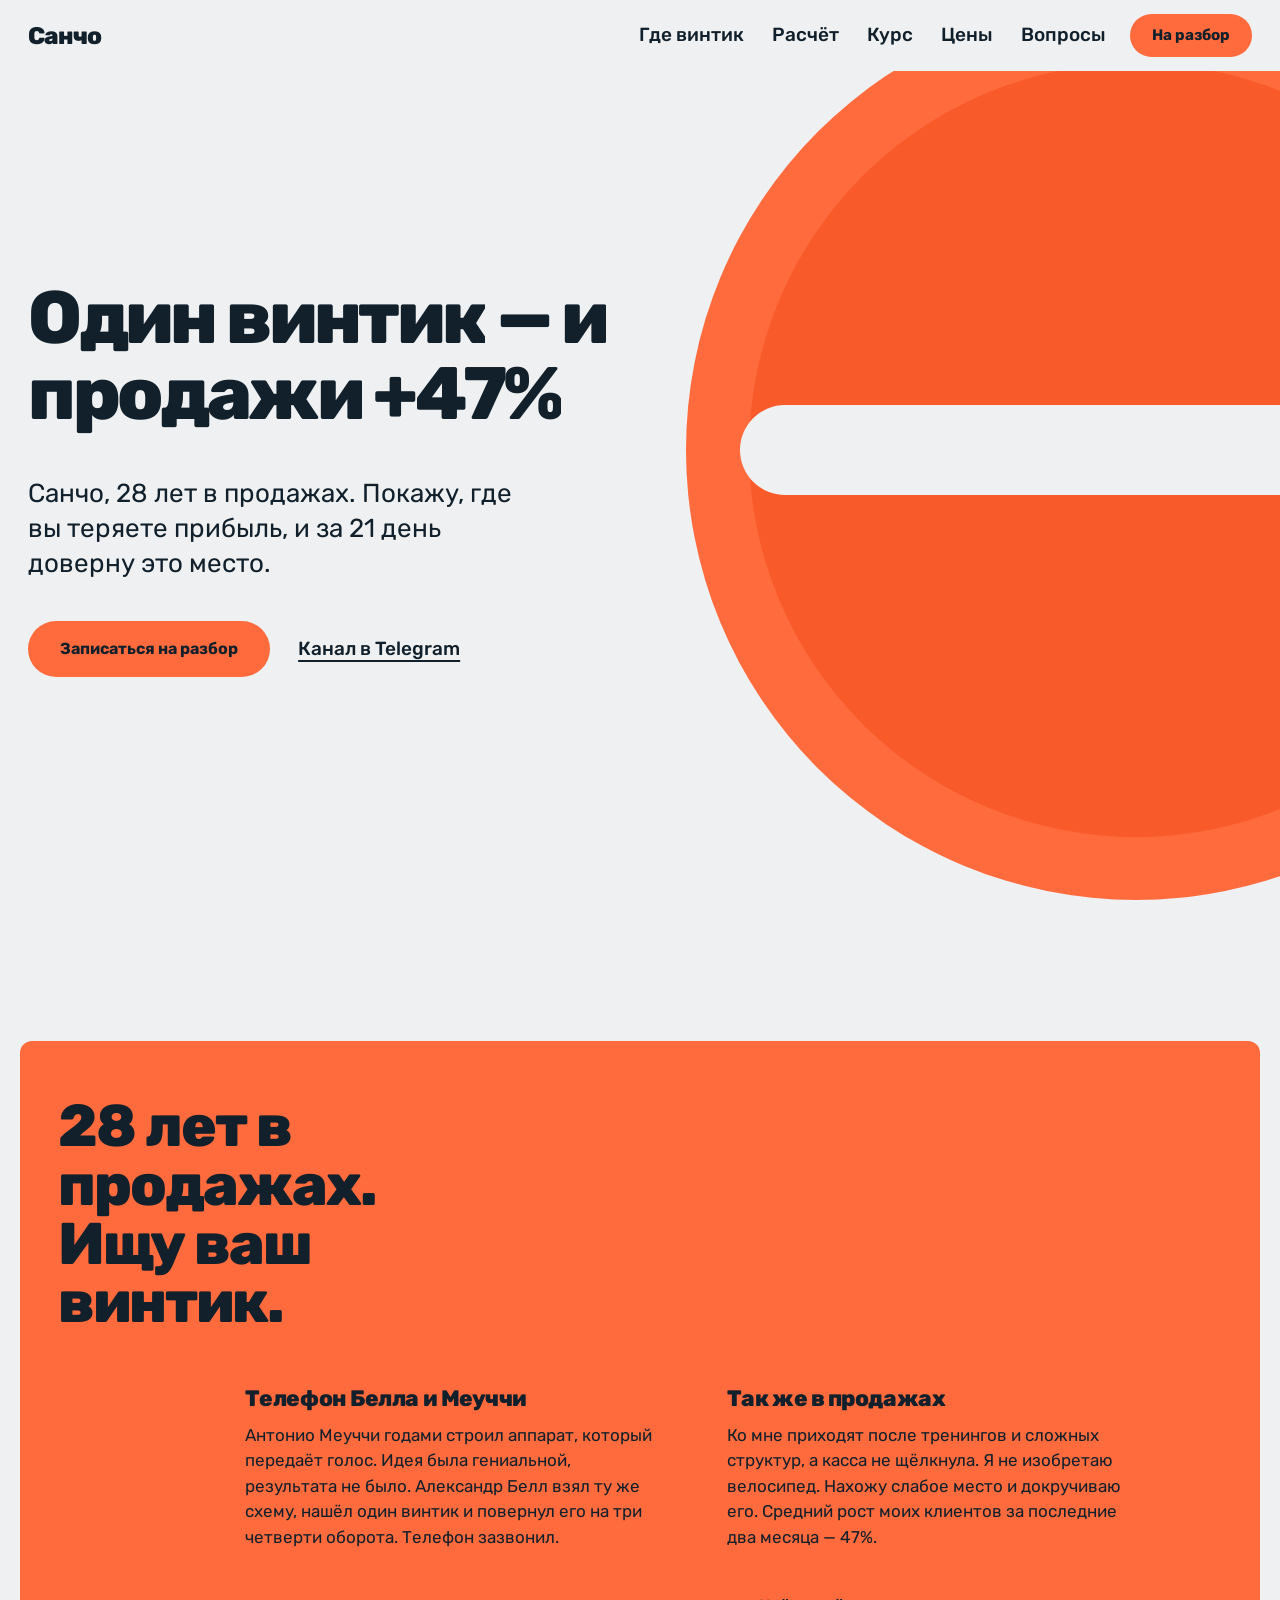
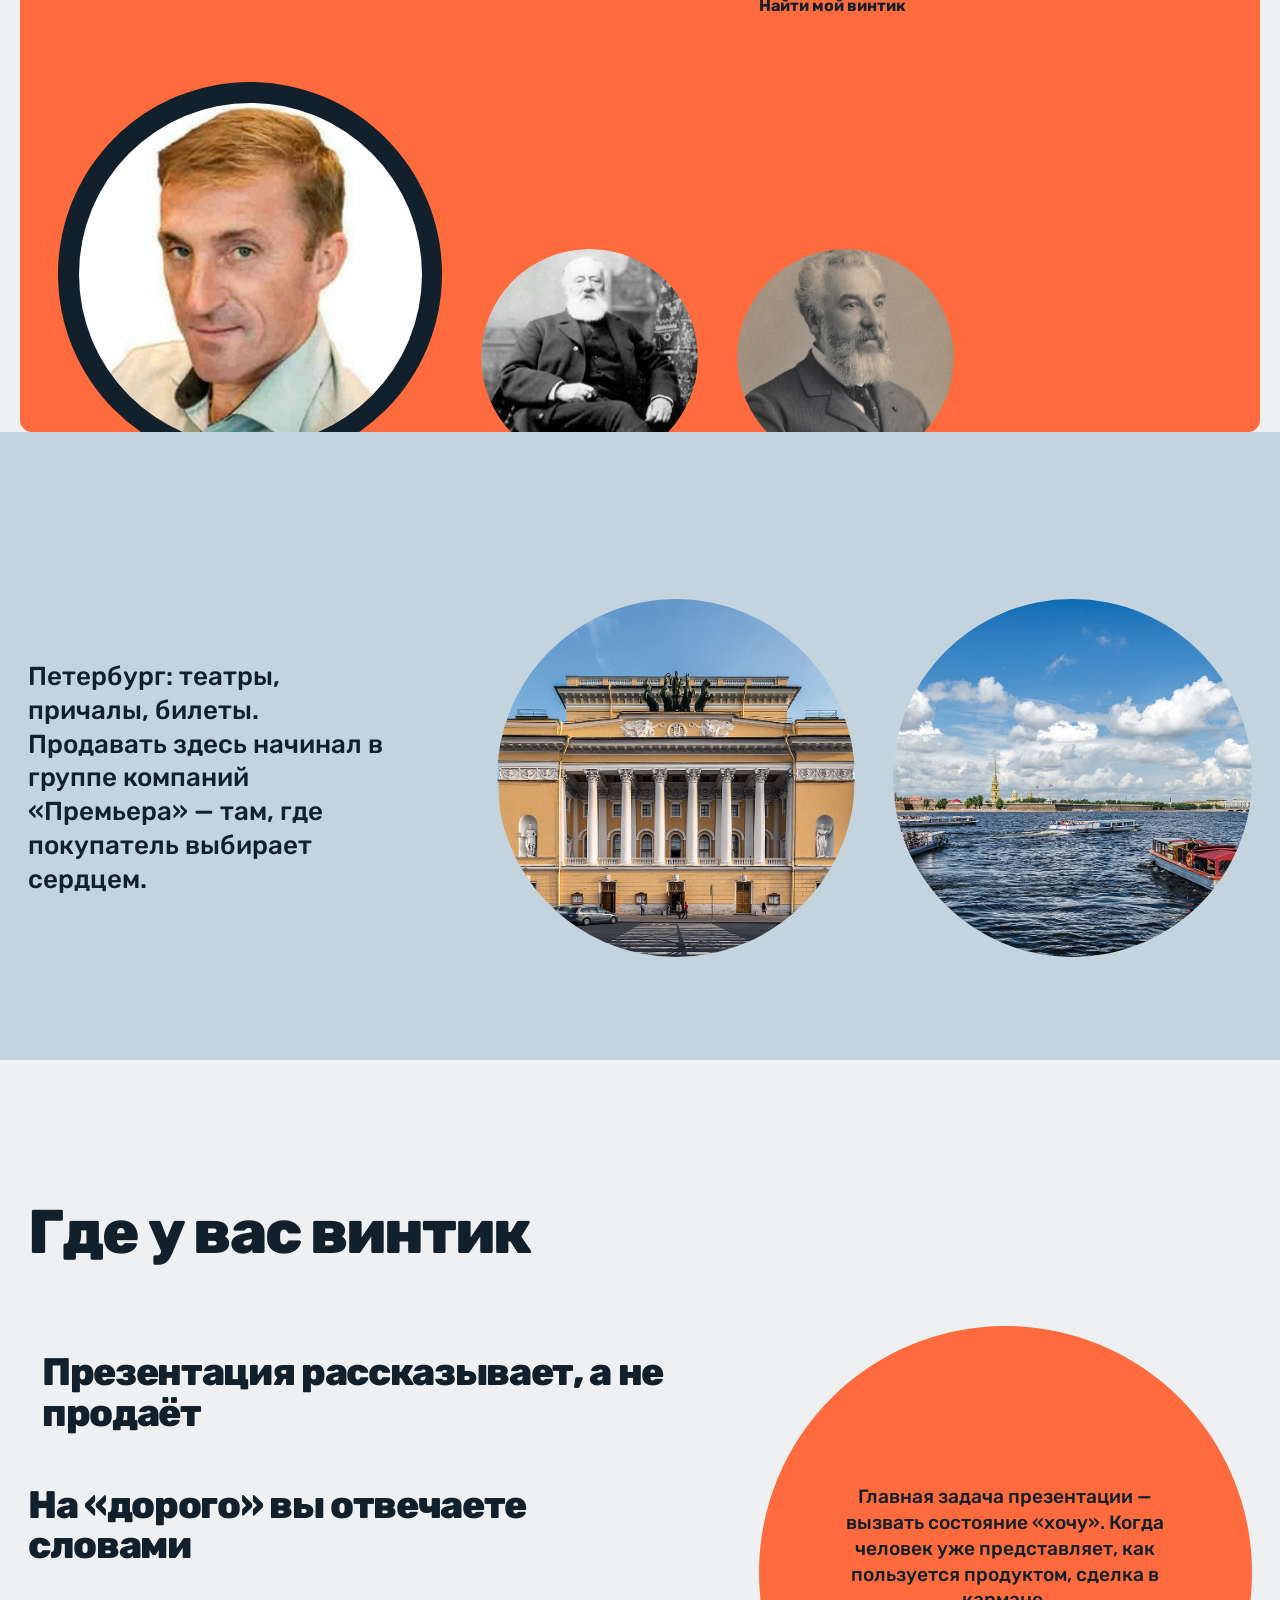
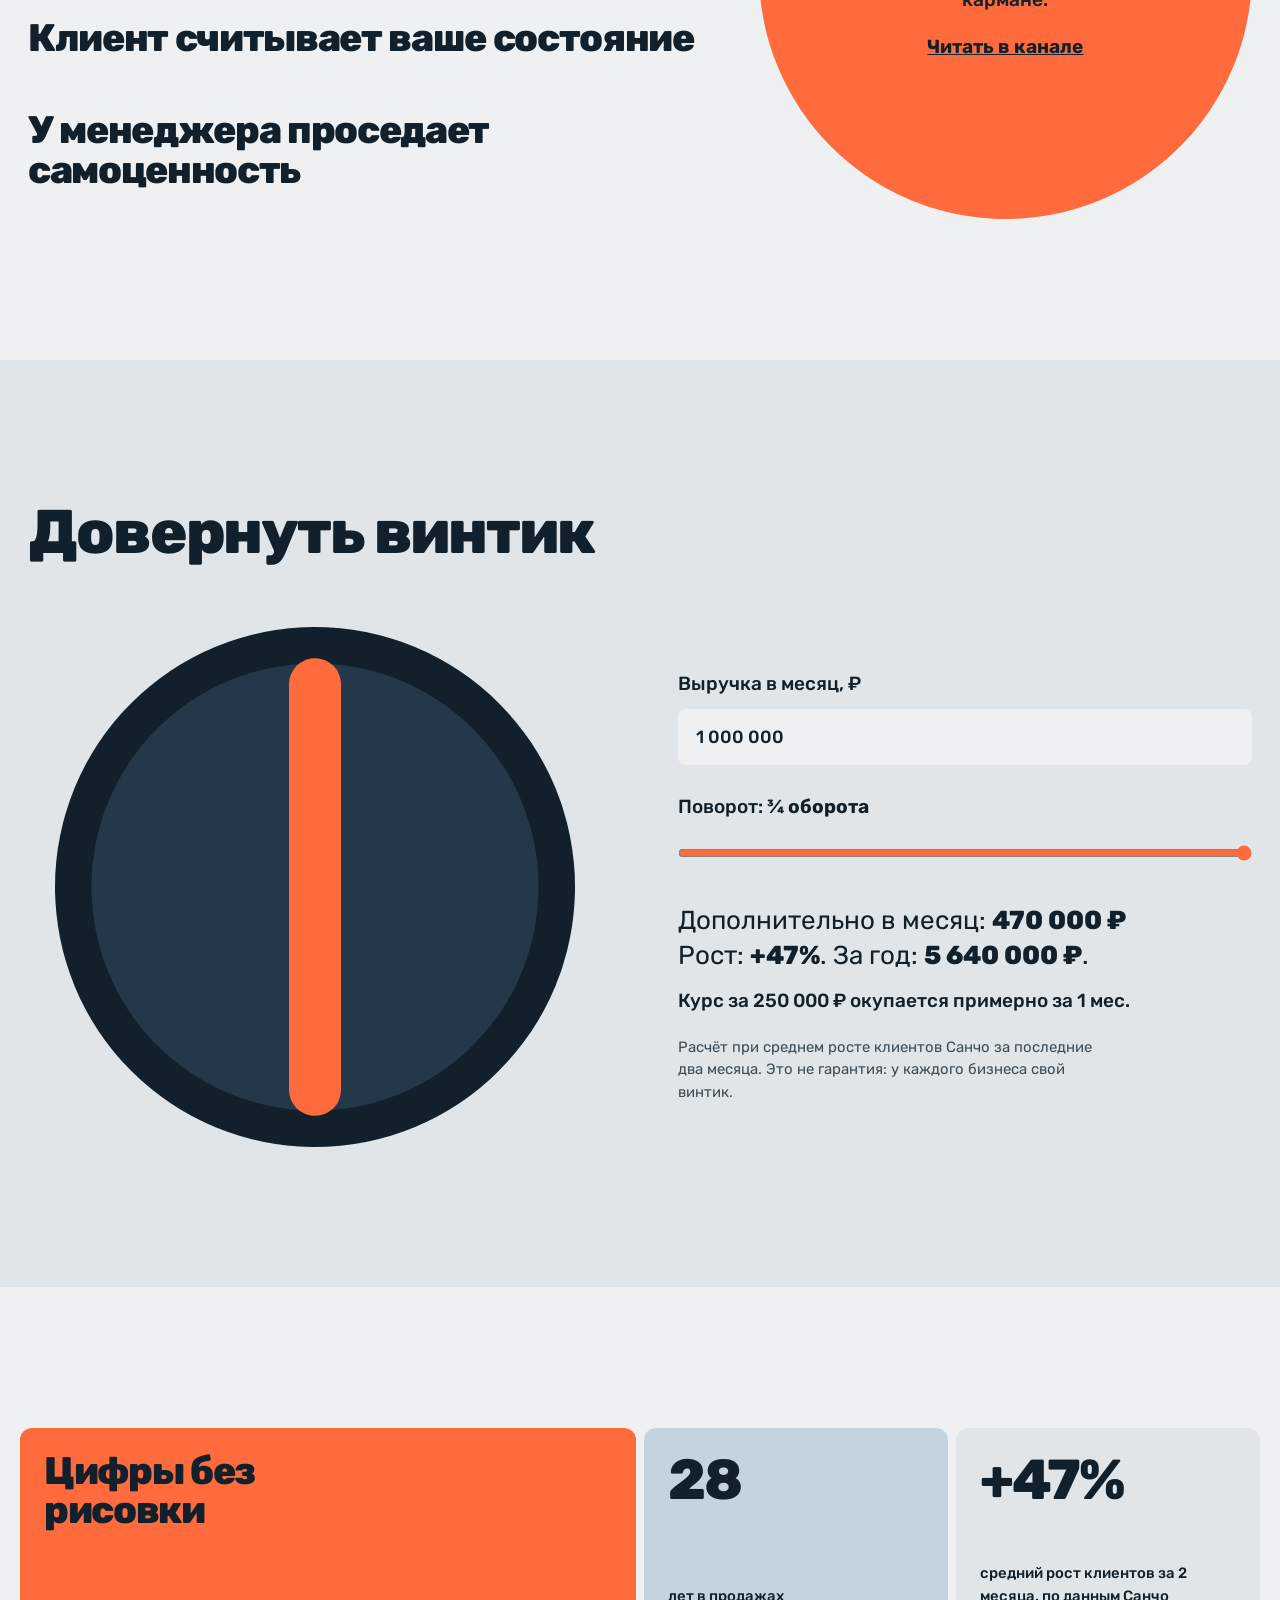
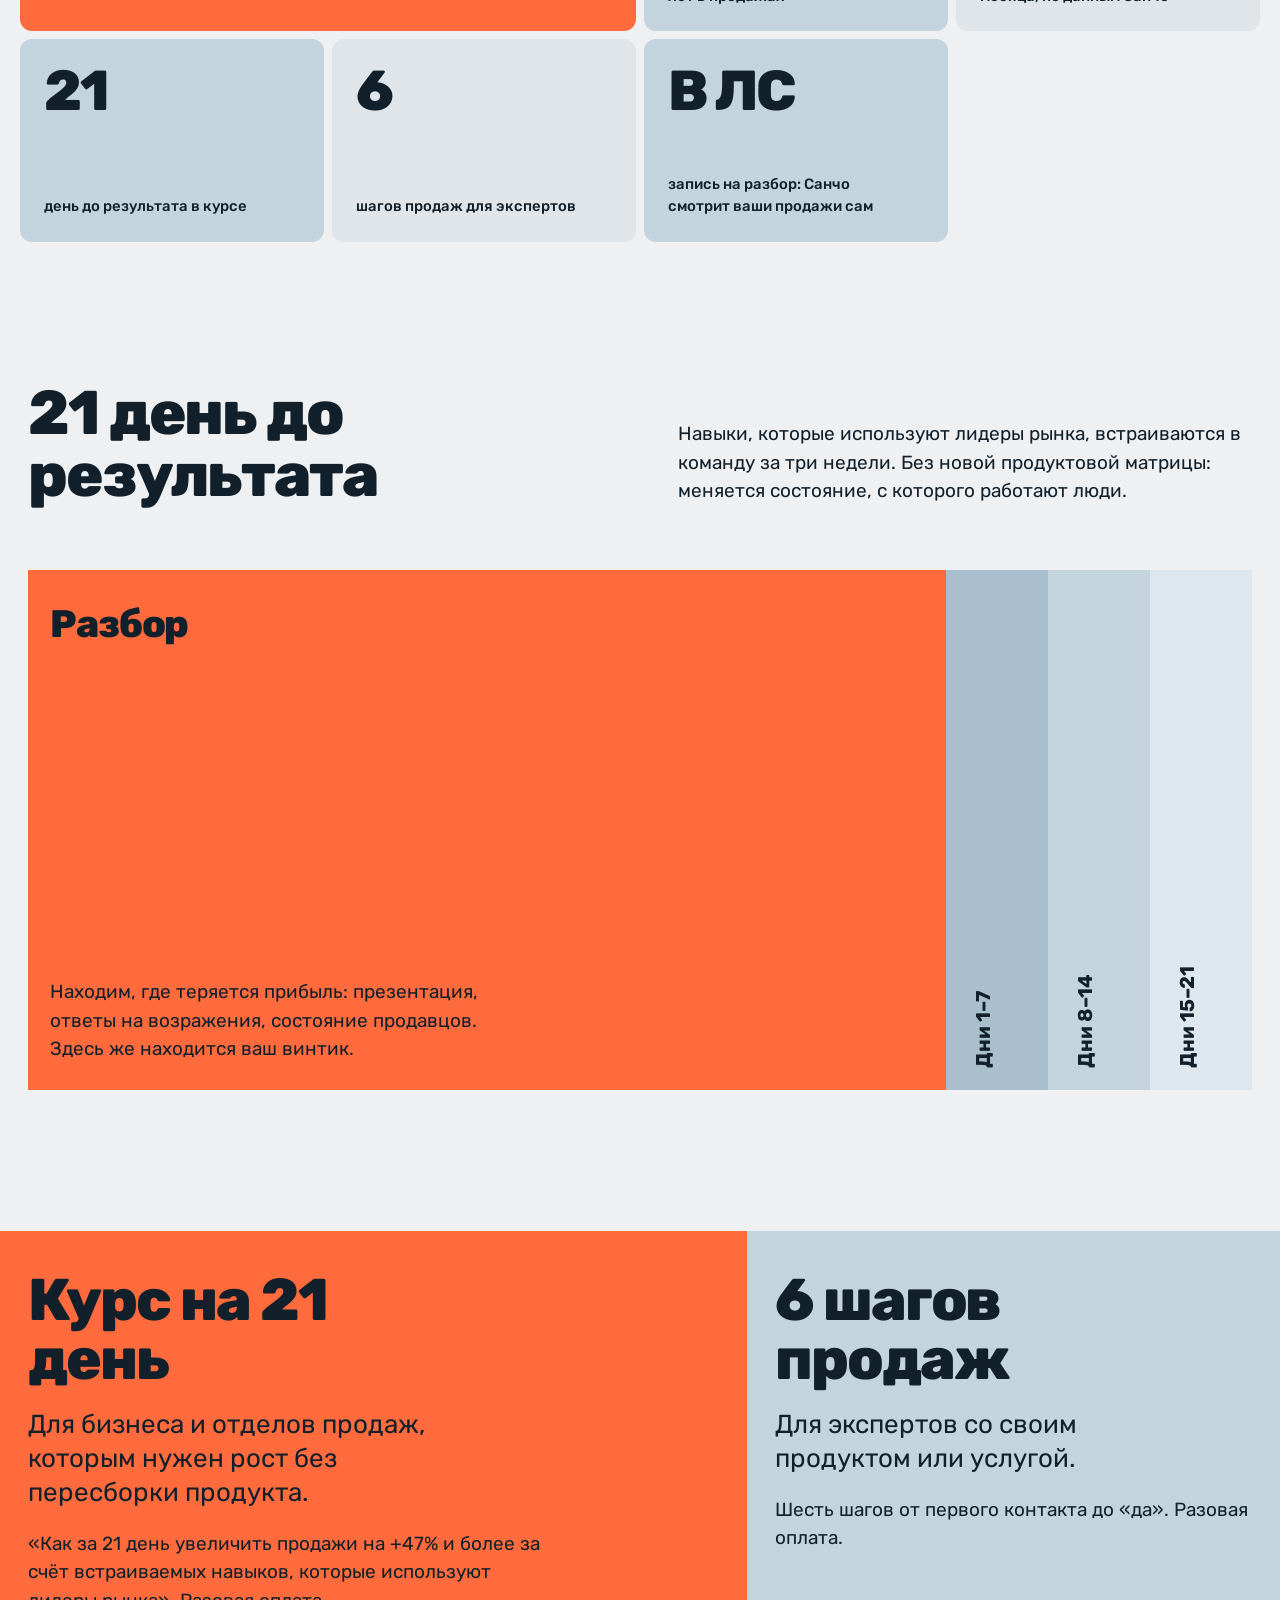
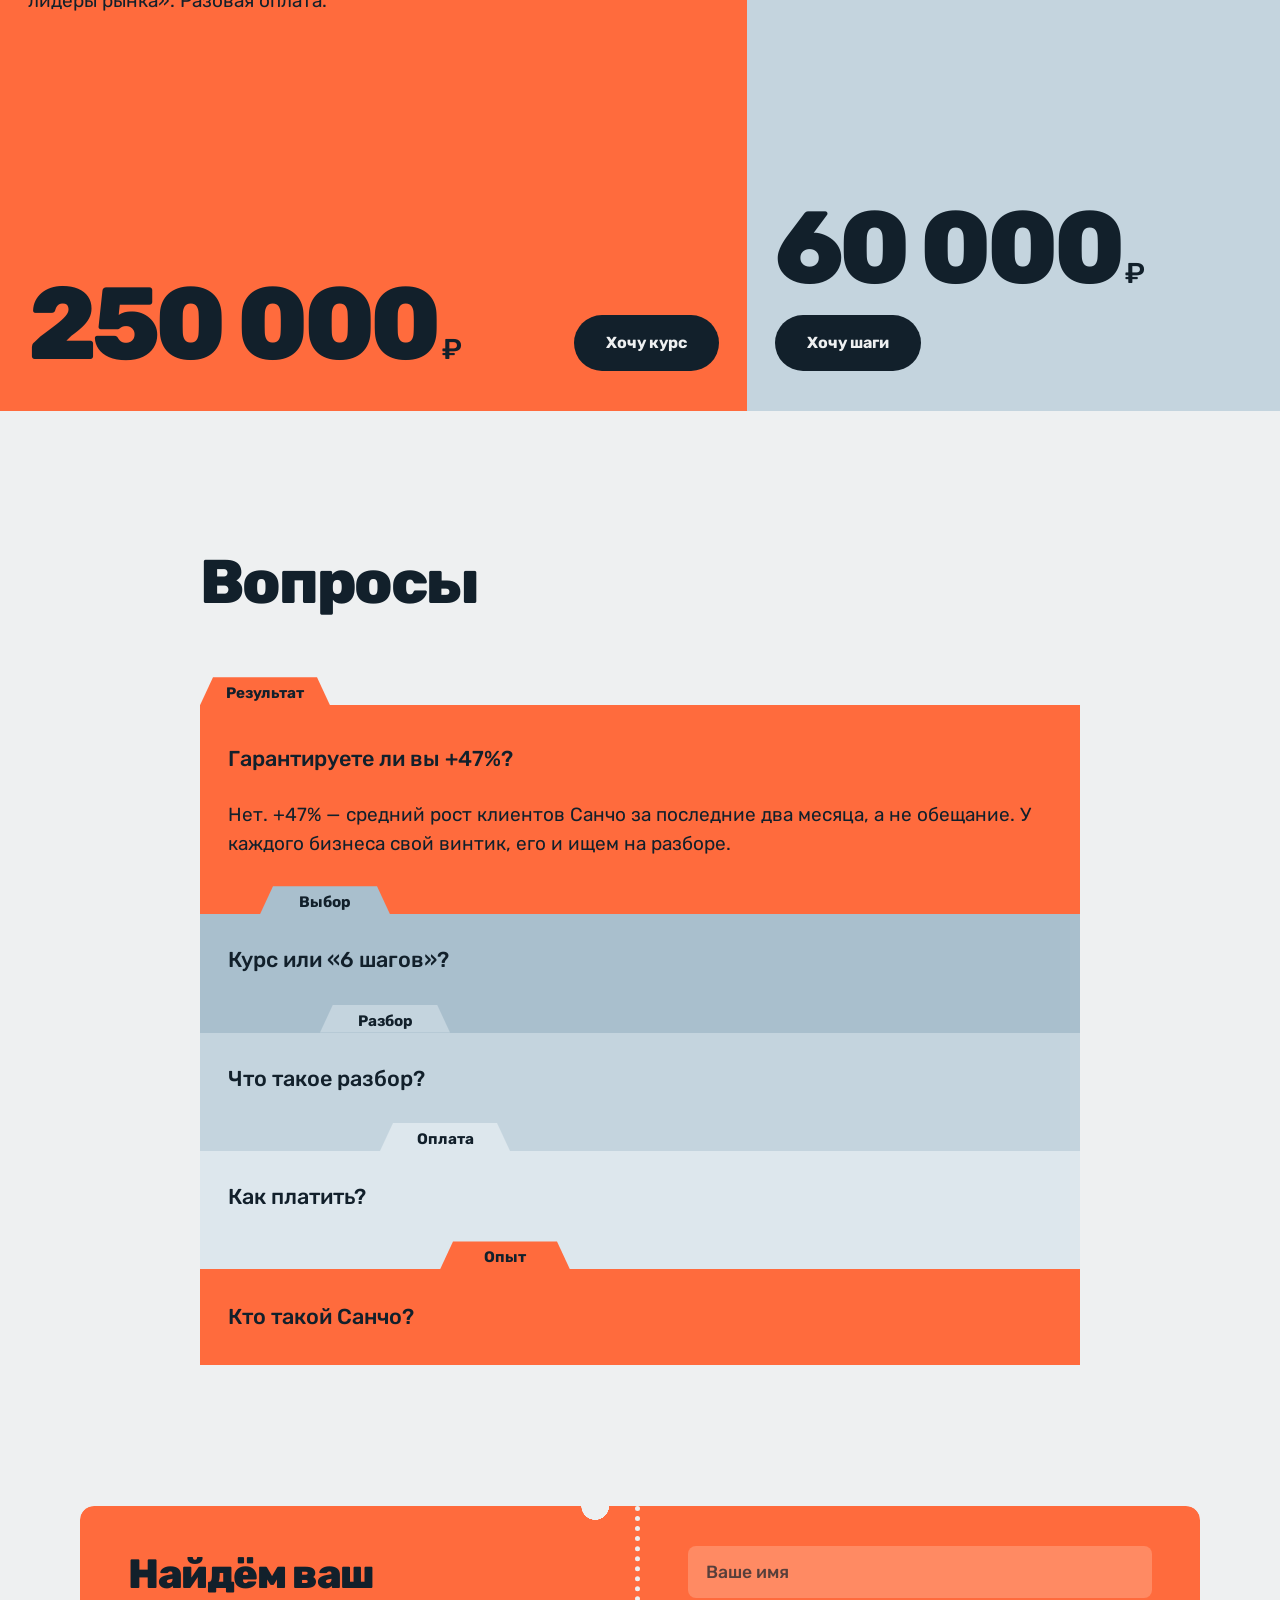
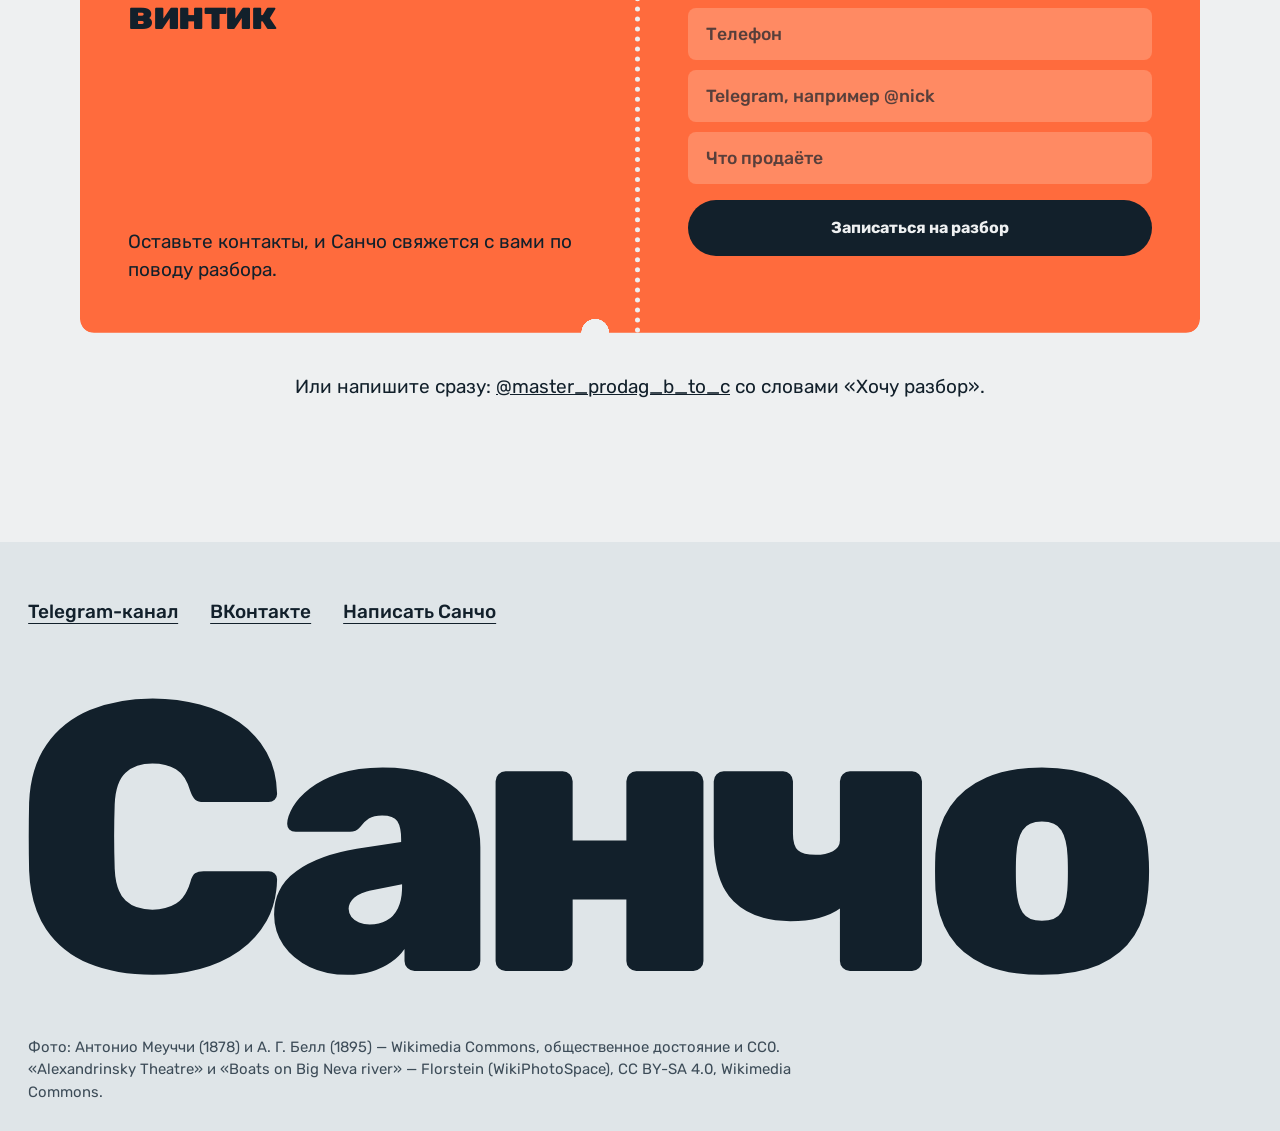
==== index.html @ 8330ee3a "init: landing for Sancho" ====
<!doctype html>
<html lang="ru">
<head>
<meta charset="utf-8">
<meta name="viewport" content="width=device-width, initial-scale=1">
<title>Санчо — найду винтик в ваших продажах</title>
<meta name="description" content="Санчо, 28 лет в продажах. Находит одно слабое место в продажах и докручивает его за 21 день. Онлайн-курс и «6 шагов продаж» для экспертов.">
<link rel="preconnect" href="https://fonts.googleapis.com">
<link rel="preconnect" href="https://fonts.gstatic.com" crossorigin>
<link href="https://fonts.googleapis.com/css2?family=Rubik:wght@400;500;700;800&display=swap" rel="stylesheet">
<link rel="stylesheet" href="styles.css">
<script>document.documentElement.classList.add('js')</script>
</head>
<body>

<header class="bar" id="header">
  <a class="wordmark" href="#top">Санчо</a>
  <nav class="nav" id="nav">
    <a href="#vintiki">Где винтик</a>
    <a href="#calc">Расчёт</a>
    <a href="#kurs">Курс</a>
    <a href="#price">Цены</a>
    <a href="#faq">Вопросы</a>
  </nav>
  <a class="btn btn--sm" href="#contact">На разбор</a>
  <button class="burger" id="burger" aria-label="Меню" aria-expanded="false"><span></span><span></span></button>
</header>

<main id="top">

<section class="hero" id="hero">
  <div class="hero__text">
    <h1 class="split">Один винтик — и продажи +47%</h1>
    <p class="hero__lead rise">Санчо, 28 лет в продажах. Покажу, где вы теряете прибыль, и за 21 день доверну это место.</p>
    <div class="hero__act rise">
      <a class="btn" href="#contact">Записаться на разбор</a>
      <a class="link" href="https://t.me/Sancho_cell_78" target="_blank" rel="noopener">Канал в Telegram</a>
    </div>
  </div>
  <svg class="screw screw--hero" id="heroScrew" viewBox="0 0 100 100" aria-hidden="true">
    <circle cx="50" cy="50" r="50" fill="var(--accent)"/>
    <circle cx="50" cy="50" r="43" fill="var(--accent-2)"/>
    <rect x="6" y="45" width="88" height="10" rx="5" fill="var(--bg)"/>
  </svg>
</section>

<section class="about" id="about">
  <div class="about__panel">
    <h2 class="reveal">28 лет в продажах. Ищу ваш винтик.</h2>
    <div class="about__cols">
      <div class="reveal">
        <h3>Телефон Белла и Меуччи</h3>
        <p>Антонио Меуччи годами строил аппарат, который передаёт голос. Идея была гениальной, результата не было. Александр Белл взял ту же схему, нашёл один винтик и повернул его на три четверти оборота. Телефон зазвонил.</p>
      </div>
      <div class="reveal">
        <h3>Так же в продажах</h3>
        <p>Ко мне приходят после тренингов и сложных структур, а касса не щёлкнула. Я не изобретаю велосипед. Нахожу слабое место и докручиваю его. Средний рост моих клиентов за последние два месяца — 47%.</p>
        <a class="btn" href="#contact">Найти мой винтик</a>
      </div>
    </div>
    <div class="about__pics">
      <figure class="disc disc--big reveal"><img src="img/avatar.jpg" width="320" height="320" alt="Санчо, консультант по продажам" loading="lazy"><figcaption>Санчо</figcaption></figure>
      <figure class="disc reveal"><img src="img/meucci.jpg" width="960" height="1158" alt="Антонио Меуччи, портрет 1878 года" loading="lazy"><figcaption>Меуччи</figcaption></figure>
      <figure class="disc reveal"><img src="img/bell.jpg" width="960" height="1422" alt="Александр Грэм Белл, портрет 1895 года" loading="lazy"><figcaption>Белл</figcaption></figure>
    </div>
  </div>
</section>

<section class="band">
  <div class="band__in">
    <p class="reveal">Петербург: театры, причалы, билеты. Продавать здесь начинал в группе компаний «Премьера» — там, где покупатель выбирает сердцем.</p>
    <figure class="disc reveal"><img src="img/theatre.jpg" width="1280" height="849" alt="Александринский театр в Санкт-Петербурге" loading="lazy"></figure>
    <figure class="disc reveal"><img src="img/neva.jpg" width="1280" height="848" alt="Катера на Большой Неве" loading="lazy"></figure>
  </div>
</section>

<section class="vint" id="vintiki">
  <h2 class="reveal">Где у вас винтик</h2>
  <div class="vint__grid">
    <ul class="rows" id="rows">
      <li><button class="row is-on" type="button" aria-expanded="true"><span class="row__t">Презентация рассказывает, а не продаёт</span><span class="row__x">Главная задача презентации — вызвать состояние «хочу». Когда человек уже представляет, как пользуется продуктом, сделка в кармане.</span></button></li>
      <li><button class="row" type="button" aria-expanded="false"><span class="row__t">На «дорого» вы отвечаете словами</span><span class="row__x">Словами мы передаём малую часть информации. Остальное — взгляд, пауза, интонация. Услышали возражение — не спорьте, покажите, что аргумент слабый.</span></button></li>
      <li><button class="row" type="button" aria-expanded="false"><span class="row__t">Клиент считывает ваше состояние</span><span class="row__x">Клиент чувствует вас раньше, чем вы сказали «алло». Усталый продавец пахнет проблемами. Проблема не в воронке, а в вибрации.</span></button></li>
      <li><button class="row" type="button" aria-expanded="false"><span class="row__t">У менеджера проседает самоценность</span><span class="row__x">Чем ниже самоценность менеджера, тем больше возражений. Это не врождённая харизма, а встраиваемый навык. Нужно 21 день.</span></button></li>
    </ul>
    <div class="preview" aria-live="polite">
      <svg viewBox="0 0 100 100" aria-hidden="true" class="screw screw--prev"><circle cx="50" cy="50" r="50" fill="var(--accent)"/><rect x="6" y="46" width="88" height="8" rx="4" fill="var(--bg)" opacity=".0"/></svg>
      <p class="preview__t" id="prevText">Главная задача презентации — вызвать состояние «хочу». Когда человек уже представляет, как пользуется продуктом, сделка в кармане.</p>
      <a class="preview__a" href="https://t.me/Sancho_cell_78" target="_blank" rel="noopener">Читать в канале</a>
    </div>
  </div>
</section>

<section class="calc" id="calc">
  <h2 class="reveal">Довернуть винтик</h2>
  <div class="calc__grid">
    <div class="calc__dial reveal">
      <svg class="screw screw--calc" id="calcScrew" viewBox="0 0 100 100" aria-hidden="true">
        <circle cx="50" cy="50" r="50" fill="var(--ink)"/>
        <circle cx="50" cy="50" r="43" fill="#24384a"/>
        <rect x="6" y="45" width="88" height="10" rx="5" fill="var(--accent)"/>
      </svg>
    </div>
    <div class="calc__ctl reveal">
      <label for="rev">Выручка в месяц, ₽</label>
      <input id="rev" class="field" type="text" inputmode="numeric" value="1 000 000">
      <label for="turn">Поворот: <b id="turnOut">¾ оборота</b></label>
      <input id="turn" type="range" min="0" max="270" step="1" value="270">
      <p class="calc__res">Дополнительно в месяц: <strong id="extra">470 000 ₽</strong><br>Рост: <strong id="pct">+47%</strong>. За год: <strong id="year">5 640 000 ₽</strong>.</p>
      <p class="calc__pay" id="pay"></p>
      <p class="note">Расчёт при среднем росте клиентов Санчо за последние два месяца. Это не гарантия: у каждого бизнеса свой винтик.</p>
    </div>
  </div>
</section>

<section class="proof" id="proof">
  <div class="proof__board">
    <div class="tile tile--head reveal"><h2>Цифры без рисовки</h2></div>
    <div class="tile reveal"><b><span data-n="28">28</span></b><span>лет в продажах</span></div>
    <div class="tile reveal"><b>+<span data-n="47">47</span>%</b><span>средний рост клиентов за 2 месяца, по данным Санчо</span></div>
    <div class="tile reveal"><b><span data-n="21">21</span></b><span>день до результата в курсе</span></div>
    <div class="tile reveal"><b><span data-n="6">6</span></b><span>шагов продаж для экспертов</span></div>
    <div class="tile reveal"><b>В ЛС</b><span>запись на разбор: Санчо смотрит ваши продажи сам</span></div>
  </div>
</section>

<section class="how" id="kurs">
  <div class="how__intro">
    <h2 class="reveal">21 день до результата</h2>
    <p class="reveal">Навыки, которые используют лидеры рынка, встраиваются в команду за три недели. Без новой продуктовой матрицы: меняется состояние, с которого работают люди.</p>
  </div>
  <div class="acc" id="acc">
    <button class="stage is-open" type="button" style="--c:#ff6b3d" aria-expanded="true"><span class="stage__n">Разбор</span><span class="stage__b">Находим, где теряется прибыль: презентация, ответы на возражения, состояние продавцов. Здесь же находится ваш винтик.</span></button>
    <button class="stage" type="button" style="--c:#a9bfcd" aria-expanded="false"><span class="stage__n">Дни 1–7</span><span class="stage__b">Состояние и самоценность: внутренний стержень, из которого клиент читает уверенность без лишних аргументов.</span></button>
    <button class="stage" type="button" style="--c:#c4d4de" aria-expanded="false"><span class="stage__n">Дни 8–14</span><span class="stage__b">Презентация, которая вызывает «хочу», и невербальная работа с «дорого» и «подумаю».</span></button>
    <button class="stage" type="button" style="--c:#dde7ed" aria-expanded="false"><span class="stage__n">Дни 15–21</span><span class="stage__b">Закрепляем навык и считаем результат: сколько прибавили продажи после поворота винтика.</span></button>
  </div>
</section>

<section class="price" id="price">
  <div class="plan plan--main">
    <h2>Курс на 21 день</h2>
    <p class="plan__who">Для бизнеса и отделов продаж, которым нужен рост без пересборки продукта.</p>
    <p class="plan__inc">«Как за 21 день увеличить продажи на +47% и более за счёт встраиваемых навыков, которые используют лидеры рынка». Разовая оплата.</p>
    <div class="plan__foot"><div class="plan__price">250 000<small>₽</small></div><a class="btn btn--ink" href="#contact" data-plan="Курс 21 день — 250 000 ₽">Хочу курс</a></div>
  </div>
  <div class="plan plan--alt">
    <h2>6 шагов продаж</h2>
    <p class="plan__who">Для экспертов со своим продуктом или услугой.</p>
    <p class="plan__inc">Шесть шагов от первого контакта до «да». Разовая оплата.</p>
    <div class="plan__foot"><div class="plan__price">60 000<small>₽</small></div><a class="btn btn--ink" href="#contact" data-plan="6 шагов продаж — 60 000 ₽">Хочу шаги</a></div>
  </div>
</section>

<section class="faq" id="faq">
  <h2 class="reveal">Вопросы</h2>
  <div class="cards" id="cards">
    <article class="card is-open" style="--c:#ff6b3d;--i:0"><button type="button" class="card__h" aria-expanded="true"><span class="tab">Результат</span><span class="card__q">Гарантируете ли вы +47%?</span></button><p class="card__a">Нет. +47% — средний рост клиентов Санчо за последние два месяца, а не обещание. У каждого бизнеса свой винтик, его и ищем на разборе.</p></article>
    <article class="card" style="--c:#a9bfcd;--i:1"><button type="button" class="card__h" aria-expanded="false"><span class="tab">Выбор</span><span class="card__q">Курс или «6 шагов»?</span></button><p class="card__a">Курс — для бизнеса и команды продавцов. «6 шагов» — для экспертов, которые продают свой продукт или услугу сами.</p></article>
    <article class="card" style="--c:#c4d4de;--i:2"><button type="button" class="card__h" aria-expanded="false"><span class="tab">Разбор</span><span class="card__q">Что такое разбор?</span></button><p class="card__a">Первый разговор: Санчо смотрит ваши продажи и показывает, за счёт чего вы теряете прибыль. Оставьте заявку, условия назовём при связи.</p></article>
    <article class="card" style="--c:#dde7ed;--i:3"><button type="button" class="card__h" aria-expanded="false"><span class="tab">Оплата</span><span class="card__q">Как платить?</span></button><p class="card__a">Оплата разовая, без подписки и абонентской платы. Порядок оплаты согласуем после разбора.</p></article>
    <article class="card" style="--c:#ff6b3d;--i:4"><button type="button" class="card__h" aria-expanded="false"><span class="tab">Опыт</span><span class="card__q">Кто такой Санчо?</span></button><p class="card__a">Занимается продажами 28 лет, начинал в театральных кассах Петербурга. Пишет про продажи в Telegram-канале «Санчо может».</p></article>
  </div>
</section>

<section class="contact" id="contact">
  <div class="coupon">
    <div class="coupon__l">
      <h2>Найдём ваш винтик</h2>
      <p>Оставьте контакты, и Санчо свяжется с вами по поводу разбора.</p>
    </div>
    <form class="coupon__r" id="leadForm" novalidate>
      <input type="text" name="_gotcha" style="display:none" tabindex="-1" autocomplete="off">
      <input type="hidden" name="plan" id="planField" value="">
      <label class="sr" for="f-name">Имя</label>
      <input class="field" id="f-name" name="name" placeholder="Ваше имя" autocomplete="name" required>
      <label class="sr" for="f-phone">Телефон</label>
      <input class="field" id="f-phone" name="phone" type="tel" placeholder="Телефон" autocomplete="tel">
      <label class="sr" for="f-contact">Telegram</label>
      <input class="field" id="f-contact" name="contact" placeholder="Telegram, например @nick">
      <label class="sr" for="f-product">Что продаёте</label>
      <input class="field" id="f-product" name="product" placeholder="Что продаёте">
      <button class="submit" type="submit">Записаться на разбор</button>
      <p class="form__ok" id="formMsg" role="status"></p>
    </form>
  </div>
  <p class="contact__alt">Или напишите сразу: <a href="https://t.me/master_prodag_b_to_c" target="_blank" rel="noopener">@master_prodag_b_to_c</a> со словами «Хочу разбор».</p>
</section>

</main>

<footer class="foot">
  <div class="foot__links">
    <a href="https://t.me/Sancho_cell_78" target="_blank" rel="noopener">Telegram-канал</a>
    <a href="https://vk.ru/prodazhi_sancho" target="_blank" rel="noopener">ВКонтакте</a>
    <a href="https://t.me/master_prodag_b_to_c" target="_blank" rel="noopener">Написать Санчо</a>
  </div>
  <div class="foot__big" aria-hidden="true">Санчо</div>
  <p class="foot__credit">Фото: Антонио Меуччи (1878) и А. Г. Белл (1895) — Wikimedia Commons, общественное достояние и CC0. «Alexandrinsky Theatre» и «Boats on Big Neva river» — Florstein (WikiPhotoSpace), CC BY-SA 4.0, Wikimedia Commons.</p>
</footer>

<script src="script.js"></script>
</body>
</html>
---- styles.css ----
:root{
  --bg:#eef0f1; --surface:#dfe5e8; --ink:#12202b; --muted:#3d4c58;
  --accent:#ff6b3d; --accent-2:#f95a2a;
  --steel-1:#a9bfcd; --steel-2:#c4d4de; --steel-3:#dde7ed;
  --pad:clamp(16px,2.2vw,32px);
  --gap-s:clamp(88px,11vw,200px);
  --f:'Rubik',system-ui,sans-serif;
  --step-small:clamp(.875rem,.85rem + .1vw,.95rem);
  --step-body:clamp(1.0625rem,1rem + .25vw,1.1875rem);
  --step-lead:clamp(1.25rem,1.1rem + .7vw,1.625rem);
  --step-head:clamp(2rem,1.3rem + 3.2vw,4.2rem);
}
*{box-sizing:border-box;margin:0;padding:0}
html{scroll-behavior:smooth;scroll-padding-top:72px}
body{font:400 var(--step-body)/1.5 var(--f);background:var(--bg);color:var(--ink);overflow-x:hidden;-webkit-font-smoothing:antialiased}
img{display:block;max-width:100%}
a{color:inherit}
h1,h2,h3{font-weight:800;letter-spacing:-.035em;line-height:1}
h2{font-size:var(--step-head);max-width:16ch}
h3{font-size:1.4rem;letter-spacing:-.02em;margin-bottom:12px}
p{max-width:60ch}
:focus-visible{outline:3px solid var(--ink);outline-offset:3px}
::selection{background:var(--accent)}
.sr{position:absolute;width:1px;height:1px;overflow:hidden;clip:rect(0 0 0 0)}

/* buttons: one shape, pill */
.btn,.submit{display:inline-flex;align-items:center;justify-content:center;font:700 1rem/1 var(--f);background:var(--accent);color:var(--ink);padding:20px 32px;border-radius:999px;text-decoration:none;border:0;cursor:pointer;transition:transform .2s cubic-bezier(.2,.8,.2,1),background .2s;white-space:nowrap}
.btn:hover,.submit:hover{transform:translateY(-3px) scale(1.03)}
.btn:active,.submit:active{transform:scale(.96)}
.btn--sm{padding:14px 22px;font-size:.95rem}
.btn--ink{background:var(--ink);color:var(--bg)}
.link{font-weight:500;text-underline-offset:5px;text-decoration-thickness:2px;transition:text-underline-offset .2s}
.link:hover,.preview__a:hover{text-underline-offset:9px}

/* header */
.bar{position:fixed;inset:0 0 auto 0;z-index:20;display:flex;align-items:center;gap:24px;padding:14px var(--pad);background:var(--bg);transition:background .3s}
.bar.scrolled{background:var(--surface)}
.wordmark{font-weight:800;font-size:1.5rem;letter-spacing:-.04em;text-decoration:none;flex-shrink:0}
.nav{display:flex;gap:28px;margin-left:auto;min-width:0}
.nav a{text-decoration:none;font-weight:500;white-space:nowrap;transition:opacity .2s}
.nav a:hover{opacity:.55}
.burger{display:none;background:none;border:0;width:44px;height:44px;cursor:pointer;position:relative}
.burger span{position:absolute;left:10px;right:10px;height:3px;background:var(--ink);border-radius:2px;transition:transform .3s}
.burger span:first-child{top:16px}.burger span:last-child{top:25px}
.burger.is-open span:first-child{transform:translateY(4.5px) rotate(45deg)}
.burger.is-open span:last-child{transform:translateY(-4.5px) rotate(-45deg)}

/* screw motif */
.screw{display:block;will-change:transform}

/* hero */
.hero{position:relative;min-height:100svh;padding:140px var(--pad) 80px;display:flex;align-items:center;overflow:hidden}
.hero__text{position:relative;z-index:2;max-width:56vw}
.hero h1{font-size:clamp(2.6rem,5.8vw,6.2rem);line-height:.95;letter-spacing:-.045em}
.hero__lead{font-size:var(--step-lead);margin-top:40px;max-width:30ch;line-height:1.35}
.hero__act{display:flex;align-items:center;gap:28px;margin-top:40px;flex-wrap:wrap}
.screw--hero{position:absolute;width:100svh;height:100svh;right:-34svh;top:50%;margin-top:-50svh;z-index:1}
.split .w{display:inline-block;overflow:hidden;vertical-align:top;padding-bottom:.08em}
.split .w>span{display:inline-block}
.js .split .w>span{transform:translateY(105%);transition:transform .9s cubic-bezier(.16,1,.3,1);transition-delay:calc(var(--i)*70ms)}
.js .split.go .w>span{transform:none}
.js .rise{opacity:0;transform:translateY(24px);transition:opacity .8s .5s,transform .8s .5s cubic-bezier(.16,1,.3,1)}
.js .rise.go{opacity:1;transform:none}
.js .reveal{opacity:0;transform:translateY(28px);transition:opacity .8s,transform .8s cubic-bezier(.16,1,.3,1);transition-delay:var(--d,0ms)}
.js .reveal.is-in{opacity:1;transform:none}

/* about */
.about{padding:var(--gap-s) 20px 0}
.about__panel{background:var(--accent);border-radius:12px;padding:56px clamp(20px,3vw,56px);overflow:hidden}
.about__panel h2{max-width:11ch;font-size:clamp(2.4rem,4.6vw,4.4rem)}
.about__cols{display:grid;grid-template-columns:1fr 1fr;gap:64px;margin-top:56px;max-width:900px;margin-left:auto;margin-right:clamp(0px,6vw,100px)}
.about__cols p{font-size:1.0625rem;margin-bottom:28px}
.about__pics{display:flex;align-items:flex-end;gap:clamp(12px,3vw,48px);margin-top:48px;margin-bottom:-90px}
.disc{margin:0;position:relative}
.disc img{width:100%;height:100%;object-fit:cover;border-radius:50%;aspect-ratio:1}
.about__pics .disc{width:clamp(110px,17vw,250px)}
.about__pics .disc--big{width:clamp(180px,30vw,420px);background:var(--ink);border-radius:50%;padding:clamp(10px,1.6vw,22px)}
.about__pics .disc--big img{border-radius:50%}
.about__pics figcaption{position:absolute;left:50%;top:-34px;transform:translateX(-50%);font-weight:700;font-size:.95rem;white-space:nowrap}
.about__pics .disc--big figcaption{top:-34px}
.about__pics img{transition:transform 1.2s cubic-bezier(.16,1,.3,1)}
.about__pics .disc:hover img{transform:scale(1.06) rotate(-3deg)}
.disc{overflow:visible}
.about__pics .disc{border-radius:50%}
.about__pics .disc:not(.disc--big){overflow:hidden}
.about__pics figcaption{display:none}

/* band */
.band{background:var(--steel-2);margin-top:0;padding:calc(90px + 6vw) var(--pad) clamp(64px,8vw,120px)}
.band__in{display:grid;grid-template-columns:1.2fr 1fr 1fr;gap:clamp(16px,3vw,48px);align-items:center}
.band__in p{font-size:var(--step-lead);line-height:1.3;font-weight:500;max-width:22ch}
.band .disc{aspect-ratio:1}

/* index */
.vint{padding:var(--gap-s) var(--pad)}
.vint__grid{display:grid;grid-template-columns:1.15fr .85fr;gap:clamp(24px,5vw,96px);margin-top:64px;align-items:start}
.rows{list-style:none}
.row{display:block;width:100%;text-align:left;background:none;border:0;font:inherit;color:var(--ink);padding:26px 0;cursor:pointer;transition:opacity .24s,transform .3s cubic-bezier(.2,.8,.2,1)}
.row__t{display:block;font-weight:800;font-size:clamp(1.6rem,3vw,2.9rem);letter-spacing:-.035em;line-height:1.05}
.row__x{display:none;margin-top:14px;max-width:46ch}
.rows:hover .row:not(:hover){opacity:.3}
.js .rows.has-on .row:not(.is-on){opacity:.3}
.row:hover,.row.is-on{transform:translateX(14px)}
.preview{position:sticky;top:96px;aspect-ratio:1;border-radius:50%;background:var(--accent);display:flex;flex-direction:column;align-items:center;justify-content:center;text-align:center;padding:14%;gap:20px}
.preview .screw--prev{display:none}
.preview__t{font-size:clamp(1rem,1.5vw,1.3rem);line-height:1.35;font-weight:500;transition:opacity .24s}
.preview__t.off{opacity:0}
.preview__a{font-weight:700}

/* calc */
.calc{background:var(--surface);padding:var(--gap-s) var(--pad)}
.calc__grid{display:grid;grid-template-columns:1fr 1fr;gap:clamp(24px,6vw,120px);align-items:center;margin-top:64px}
.screw--calc{width:min(100%,520px);margin:0 auto;transition:transform .15s linear}
.calc__ctl label{display:block;font-weight:500;margin:0 0 10px}
.calc__ctl label+input{margin-bottom:28px}
.field{width:100%;font:500 1.1rem/1 var(--f);color:var(--ink);background:var(--bg);border:0;border-radius:8px;height:56px;padding:0 18px}
.field::placeholder{color:#55646f}
input[type=range]{width:100%;height:44px;accent-color:var(--accent);margin-bottom:28px;cursor:pointer}
.calc__res{font-size:var(--step-lead);line-height:1.35}
.calc__res strong{font-weight:800}
.calc__pay{margin-top:14px;font-weight:500}
.note{font-size:var(--step-small);color:var(--muted);margin-top:20px;max-width:46ch}

/* proof */
.proof{padding:var(--gap-s) 20px}
.proof__board{display:grid;grid-template-columns:repeat(4,1fr);gap:8px}
.tile{background:var(--surface);border-radius:12px;padding:24px;aspect-ratio:3/2;display:flex;flex-direction:column;justify-content:space-between}
.tile:nth-child(even){background:var(--steel-2)}
.tile b{font-size:clamp(2.4rem,4.4vw,4.6rem);font-weight:800;letter-spacing:-.04em;line-height:1}
.tile>span{font-size:var(--step-small);font-weight:500;max-width:22ch}
.tile--head{grid-column:span 2;background:var(--accent)!important;aspect-ratio:auto;min-height:200px}
.tile--head h2{font-size:clamp(1.8rem,3vw,3rem);max-width:12ch}

/* how */
.how{padding:0 var(--pad) var(--gap-s)}
.how__intro{display:grid;grid-template-columns:5fr 5fr;gap:6vw;align-items:end;margin-bottom:64px}
.acc{display:flex;height:520px}
.stage{flex:1 1 0;min-width:0;background:var(--c);color:var(--ink);border:0;font:inherit;text-align:left;cursor:pointer;position:relative;overflow:hidden;transition:flex-grow .6s cubic-bezier(.16,1,.3,1)}
.stage.is-open{flex-grow:9}
.stage__n{position:absolute;left:22px;bottom:22px;font-weight:700;font-size:1.25rem;writing-mode:vertical-rl;transform:rotate(180deg);transform-origin:center;white-space:nowrap;transition:opacity .3s}
.stage.is-open .stage__n{writing-mode:horizontal-tb;transform:none;top:26px;bottom:auto;font-weight:800;font-size:clamp(1.8rem,3vw,2.6rem);letter-spacing:-.03em}
.stage__b{position:absolute;left:22px;bottom:26px;width:min(36ch,calc(100% - 44px));opacity:0;transition:opacity .3s}
.stage.is-open .stage__b{opacity:1;transition-delay:.25s}

/* pricing */
.price{display:grid;grid-template-columns:7fr 5fr}
.plan{min-height:min(88svh,780px);padding:40px var(--pad);display:flex;flex-direction:column;gap:20px;position:relative}
.plan--main{background:var(--accent)}
.plan--alt{background:var(--steel-2)}
.plan h2{font-size:clamp(2.2rem,4.6vw,4.6rem);max-width:10ch}
.plan__who{font-size:var(--step-lead);line-height:1.3;max-width:26ch}
.plan__inc{max-width:44ch}
.plan__foot{margin-top:auto;display:flex;align-items:flex-end;justify-content:space-between;gap:20px;flex-wrap:wrap}
.plan__price{font-size:clamp(3.2rem,8vw,8rem);font-weight:800;letter-spacing:-.05em;line-height:.9}
.plan__price small{font-size:.28em;margin-left:.15em;letter-spacing:0;font-weight:500}

/* faq */
.faq{padding:var(--gap-s) var(--pad)}
.faq h2{margin:0 auto;max-width:880px}
.cards{max-width:880px;margin:64px auto 0;display:flex;flex-direction:column}
.card{background:var(--c);position:relative;margin-top:-1px;padding-top:0;transition:transform .3s}
.card+.card{margin-top:0}
.card{--o:calc(var(--i)*60px);clip-path:none}
.card__h{display:block;width:100%;text-align:left;font:inherit;background:none;border:0;color:var(--ink);cursor:pointer;padding:0 28px;min-height:96px;position:relative}
.card+.card .card__h{margin-top:0}
.tab{position:absolute;top:-28px;left:var(--o);background:var(--c);padding:6px 22px;height:28px;font-size:.95rem;font-weight:700;line-height:20px;clip-path:polygon(0 100%,10% 0,90% 0,100% 100%);min-width:130px;text-align:center}
.card:first-child .tab{top:-28px}
.card:first-child{margin-top:28px}
.card__q{display:block;font-size:1.35rem;font-weight:500;padding:30px 0 56px}.card:last-child .card__q{padding-bottom:30px}.card.is-open .card__q{padding-bottom:18px}.card:not(.is-open)+.card .tab{z-index:1}
.card__a{max-height:0;overflow:hidden;padding:0 28px;max-width:none;transition:max-height .5s cubic-bezier(.16,1,.3,1),padding .5s}
.card.is-open .card__a{max-height:220px;padding-bottom:56px}.card.is-open:last-child .card__a{padding-bottom:30px}
.card:hover{transform:translateX(6px)}

/* contact */
.contact{padding:0 var(--pad) var(--gap-s)}
.coupon{max-width:1120px;margin:0 auto;background:var(--accent);border-radius:14px;display:grid;grid-template-columns:1fr 1fr;position:relative;
  -webkit-mask:radial-gradient(circle 14px at 46% 0,#0000 98%,#000) top/100% 51% no-repeat,radial-gradient(circle 14px at 46% 100%,#0000 98%,#000) bottom/100% 51% no-repeat;
  mask:radial-gradient(circle 14px at 46% 0,#0000 98%,#000) top/100% 51% no-repeat,radial-gradient(circle 14px at 46% 100%,#0000 98%,#000) bottom/100% 51% no-repeat}
.coupon__l{padding:48px;display:flex;flex-direction:column;justify-content:space-between;gap:40px;border-right:5px dotted var(--bg)}
.coupon__l h2{font-size:clamp(1.8rem,3.2vw,3.2rem);max-width:10ch}
.coupon__r{padding:40px 48px;display:flex;flex-direction:column;gap:10px}
.coupon .field{background:#ff8a63;height:52px}
.coupon .field::placeholder{color:var(--ink);opacity:.7}
.submit{background:var(--ink);color:var(--bg);width:100%;height:56px;border-radius:999px;margin-top:6px}
.form__ok{font-weight:500;min-height:1.4em}
.contact__alt{text-align:center;margin:40px auto 0}

/* footer */
.foot{background:var(--surface);padding:56px var(--pad) 28px;overflow:hidden}
.foot__links{display:flex;gap:32px;flex-wrap:wrap;font-weight:500}
.foot__links a{text-underline-offset:5px}
.foot__big{font-size:30vw;font-weight:800;letter-spacing:-.06em;line-height:.9;margin:40px 0 24px -.04em;color:var(--ink)}
.foot__credit{font-size:var(--step-small);color:var(--muted);max-width:90ch}

/* breakpoints */
@media (max-width:1180px){.nav{gap:18px}}
@media (max-width:1100px){
  .nav{position:fixed;inset:62px 0 auto 0;background:var(--bg);flex-direction:column;padding:12px var(--pad) 28px;gap:0;transform:translateY(-130%);transition:transform .4s cubic-bezier(.16,1,.3,1);margin:0}
  .nav.is-open{transform:none}
  .nav a{padding:16px 0;font-size:1.3rem}
  .burger{display:block}
  .btn--sm{margin-left:auto}
}
@media (max-width:900px){
  .hero{align-items:flex-start;padding-top:110px;padding-bottom:0;min-height:100svh}
  .hero__text{max-width:none}
  .hero h1{font-size:clamp(2.5rem,12vw,4.6rem)}
  .screw--hero{width:130vw;height:130vw;right:-42vw;top:auto;bottom:-52vw;margin-top:0}
  .about__cols{grid-template-columns:1fr;gap:32px;margin:40px 0 0}
  .about__pics{margin-bottom:-60px}
  .band__in{grid-template-columns:1fr 1fr}
  .band__in p{grid-column:1/-1;max-width:30ch}
  .vint__grid{grid-template-columns:1fr}
  .preview{display:none}
  .row__x{display:none}
  .row.is-on .row__x{display:block}
  .rows:hover .row:not(:hover){opacity:1}
  .row:hover{transform:none}
  .calc__grid{grid-template-columns:1fr}
  .screw--calc{width:min(70%,320px)}
  .proof__board{grid-template-columns:1fr 1fr;gap:6px}
  .tile{aspect-ratio:auto;min-height:150px;padding:18px}
  .tile--head{grid-column:1/-1;min-height:120px}
  .how__intro{grid-template-columns:1fr;gap:20px}
  .acc{flex-direction:column;height:auto}
  .stage{flex:none;height:64px;transition:height .5s cubic-bezier(.16,1,.3,1)}
  .stage.is-open{height:250px}
  .stage__n{writing-mode:horizontal-tb;transform:none;left:20px;top:18px;bottom:auto;font-size:1.1rem}
  .stage.is-open .stage__n{font-size:1.8rem}
  .stage__b{left:20px;bottom:20px;width:calc(100% - 40px)}
  .price{grid-template-columns:1fr}
  .plan{min-height:70svh}
  .plan__price{font-size:clamp(3.4rem,20vw,6rem)}
  .plan__foot{flex-direction:column;align-items:stretch}
  .plan__foot .btn{width:100%}
  .coupon{grid-template-columns:1fr;
    -webkit-mask:none;mask:none}
  .coupon__l{border-right:0;border-bottom:5px dotted var(--bg);padding:32px 24px;gap:20px}
  .coupon__r{padding:28px 24px}
  .tab{min-width:100px;padding:6px 12px}
  .card{--o:calc(var(--i)*34px)}
}
@media (max-width:560px){
  .btn--sm{padding:12px 16px;font-size:.9rem}
  .about{padding-left:10px;padding-right:10px}
  .about__panel{padding:36px 18px}
  .tab{font-size:.85rem}
  .card__q{font-size:1.15rem}
}
@media (max-width:380px){.wordmark{font-size:1.25rem}}

@media (prefers-reduced-motion:reduce){
  *{transition-duration:.01ms!important;animation:none!important}
  html{scroll-behavior:auto}
  .js .split .w>span,.js .rise,.js .reveal{transform:none;opacity:1}
}
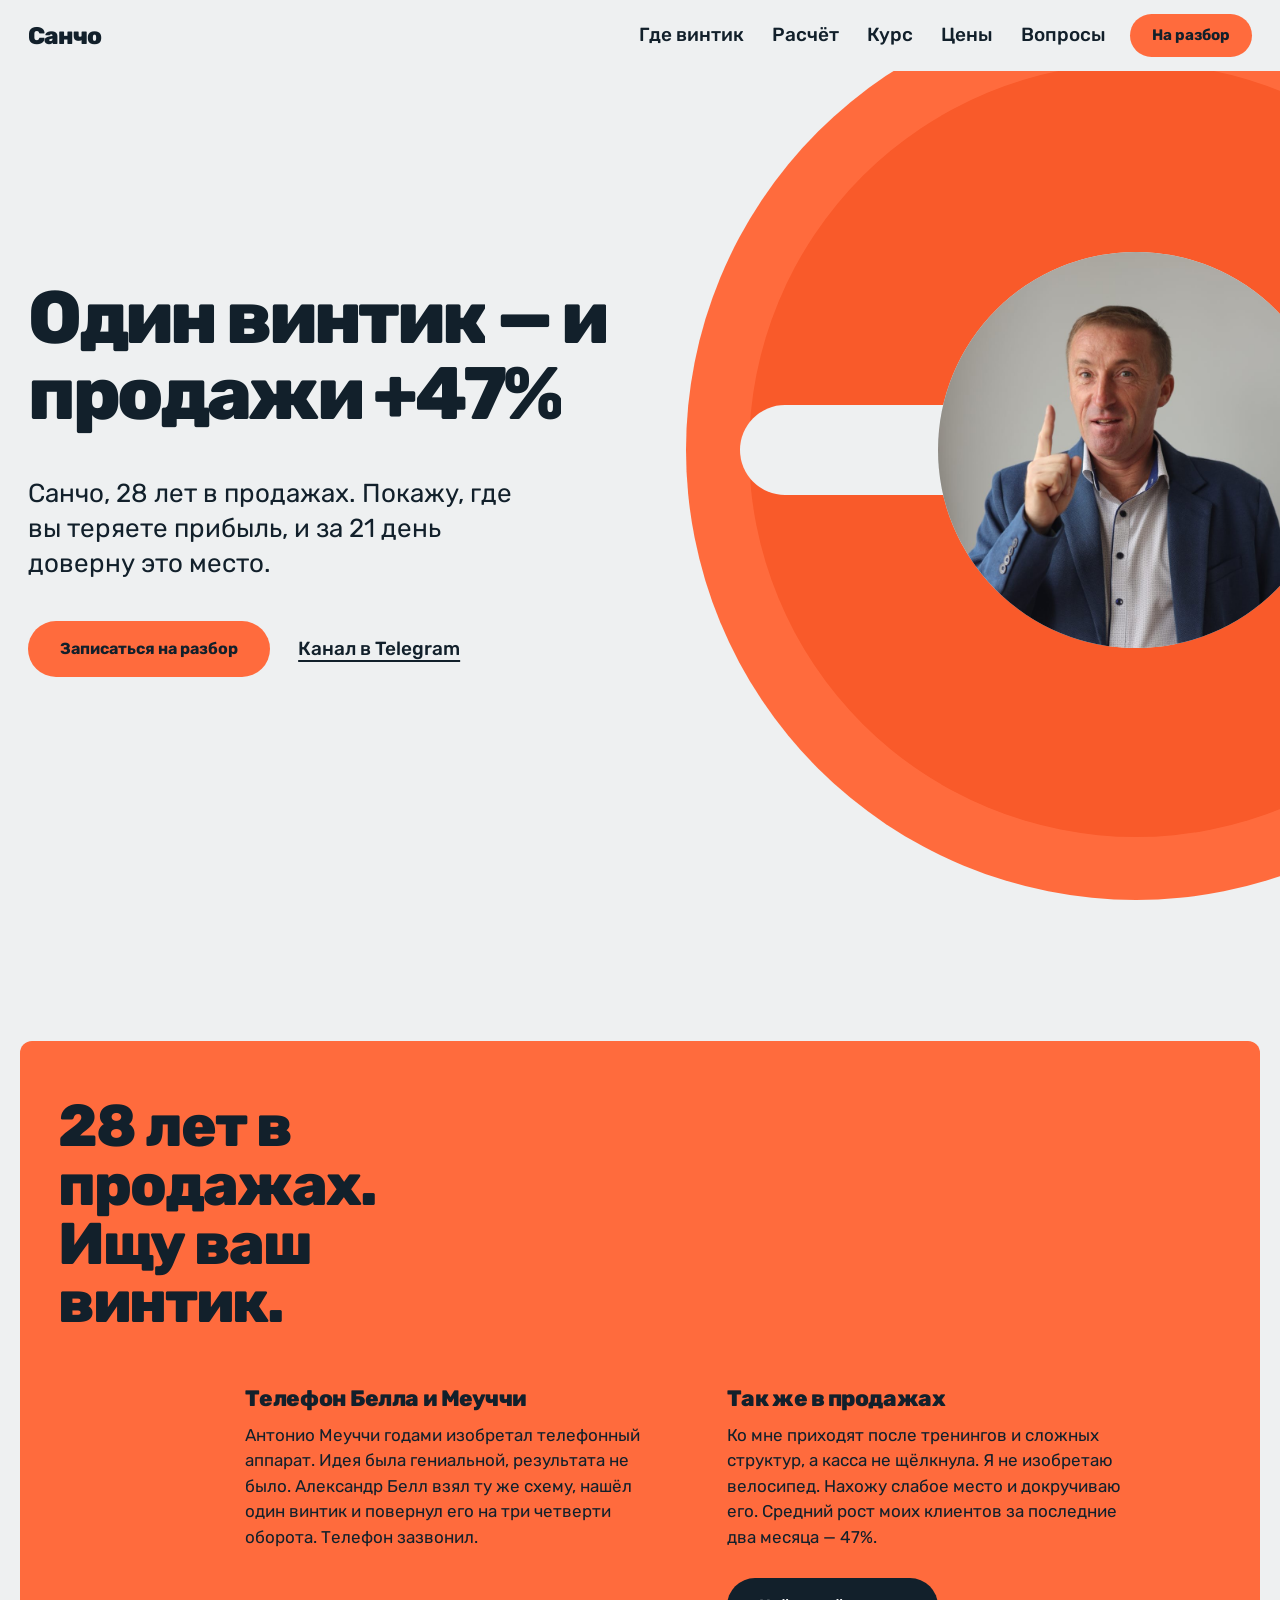
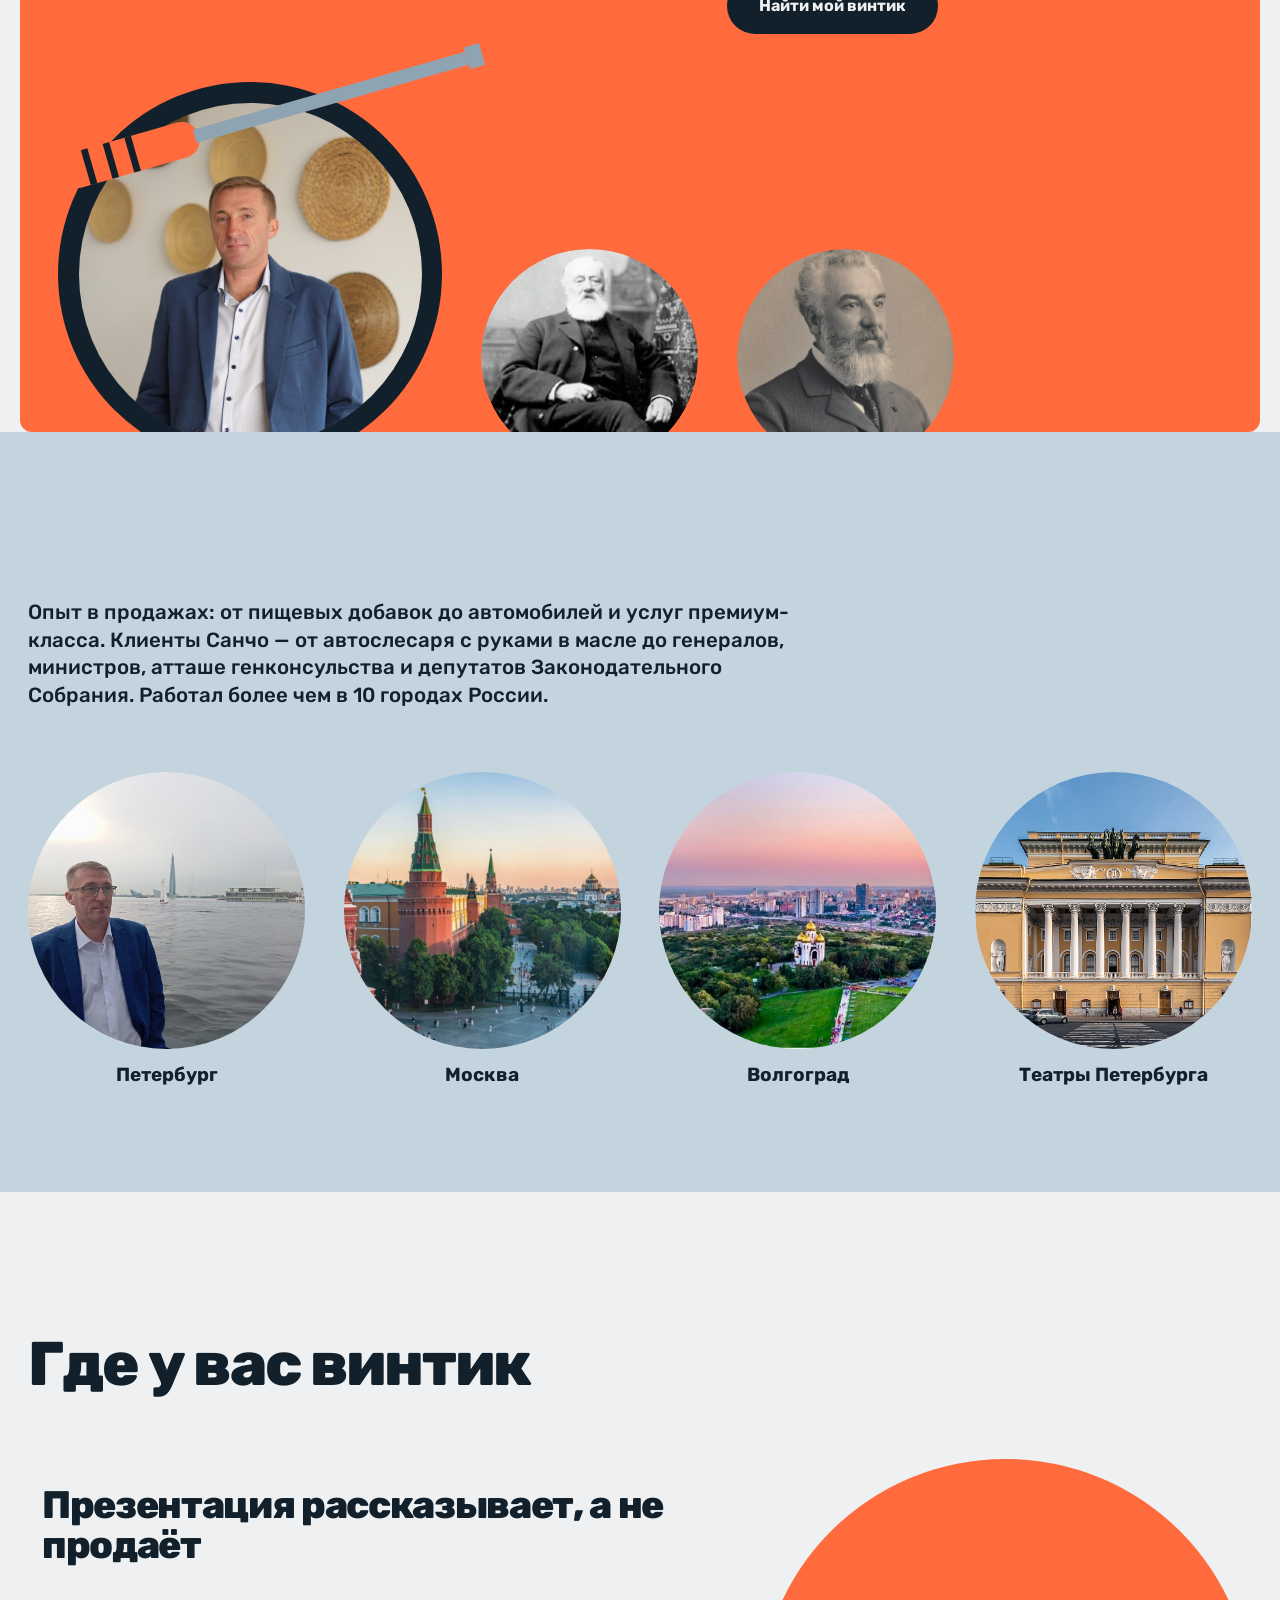
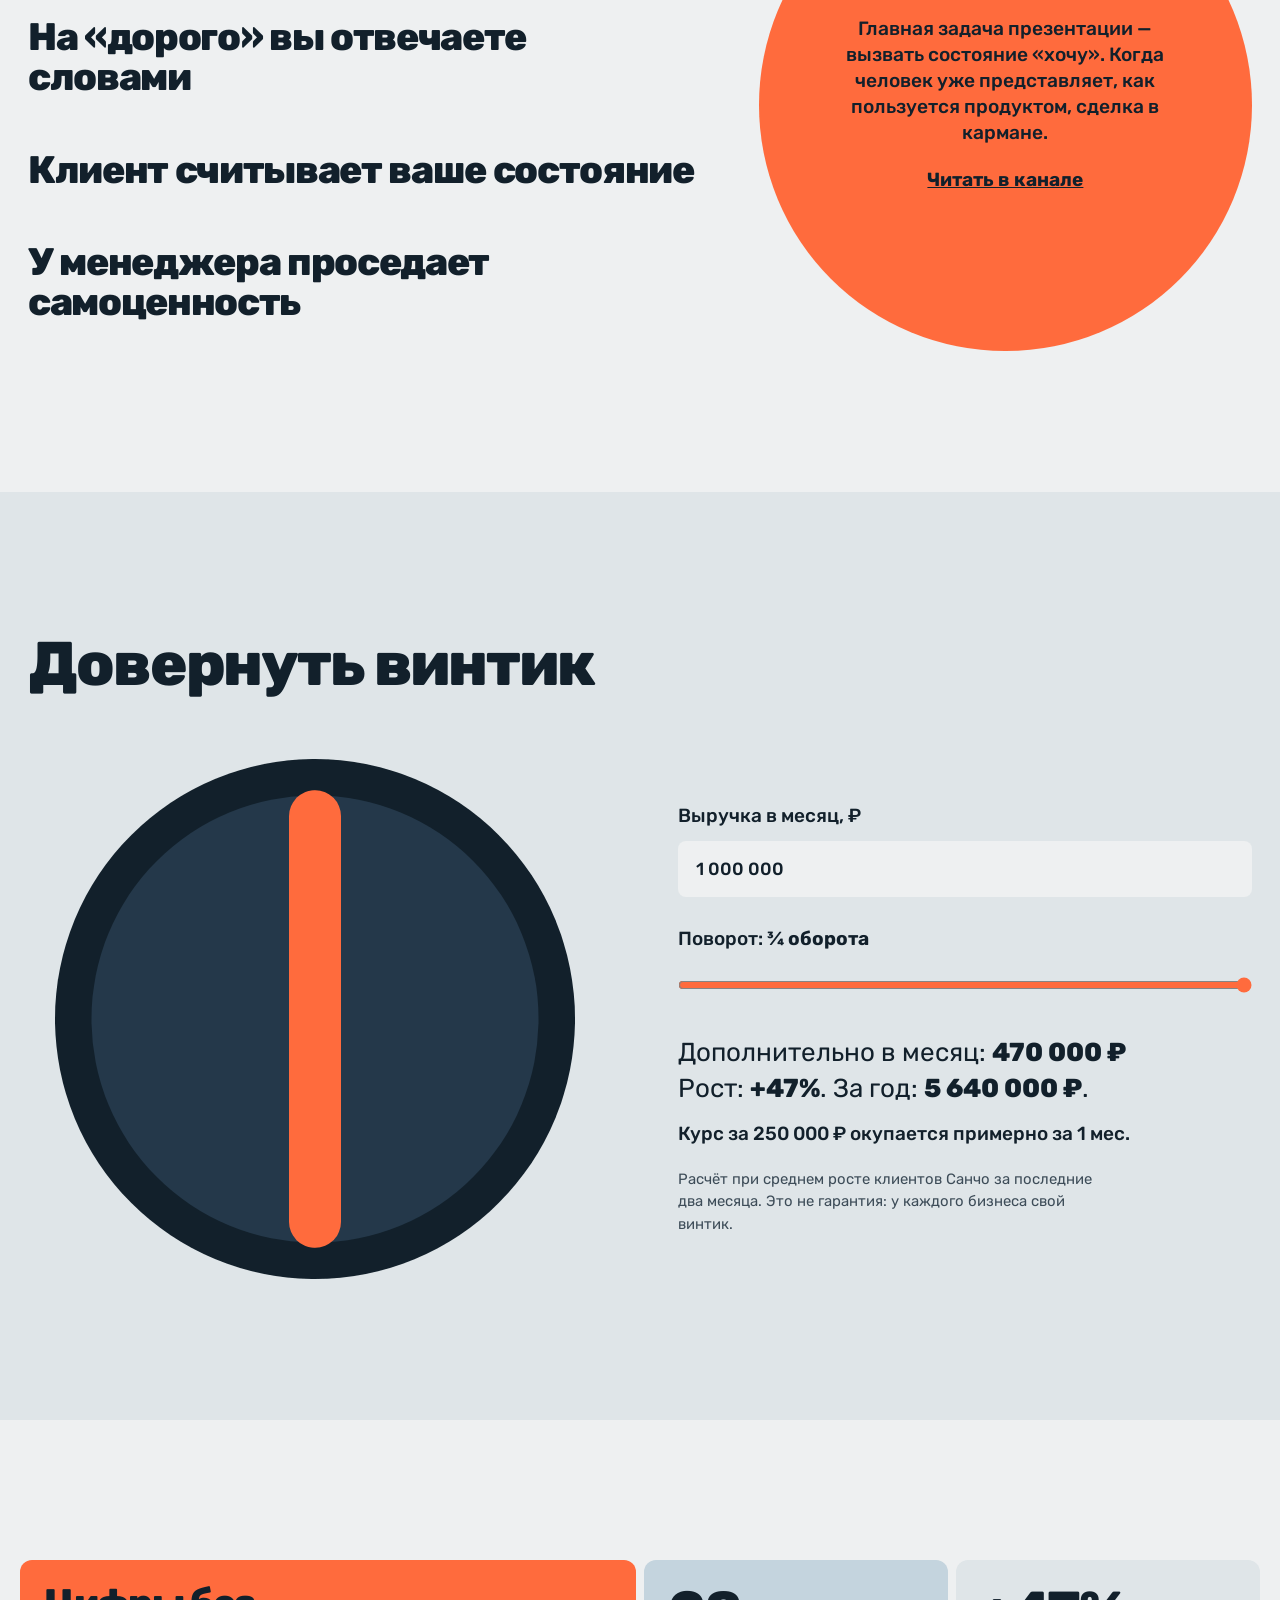
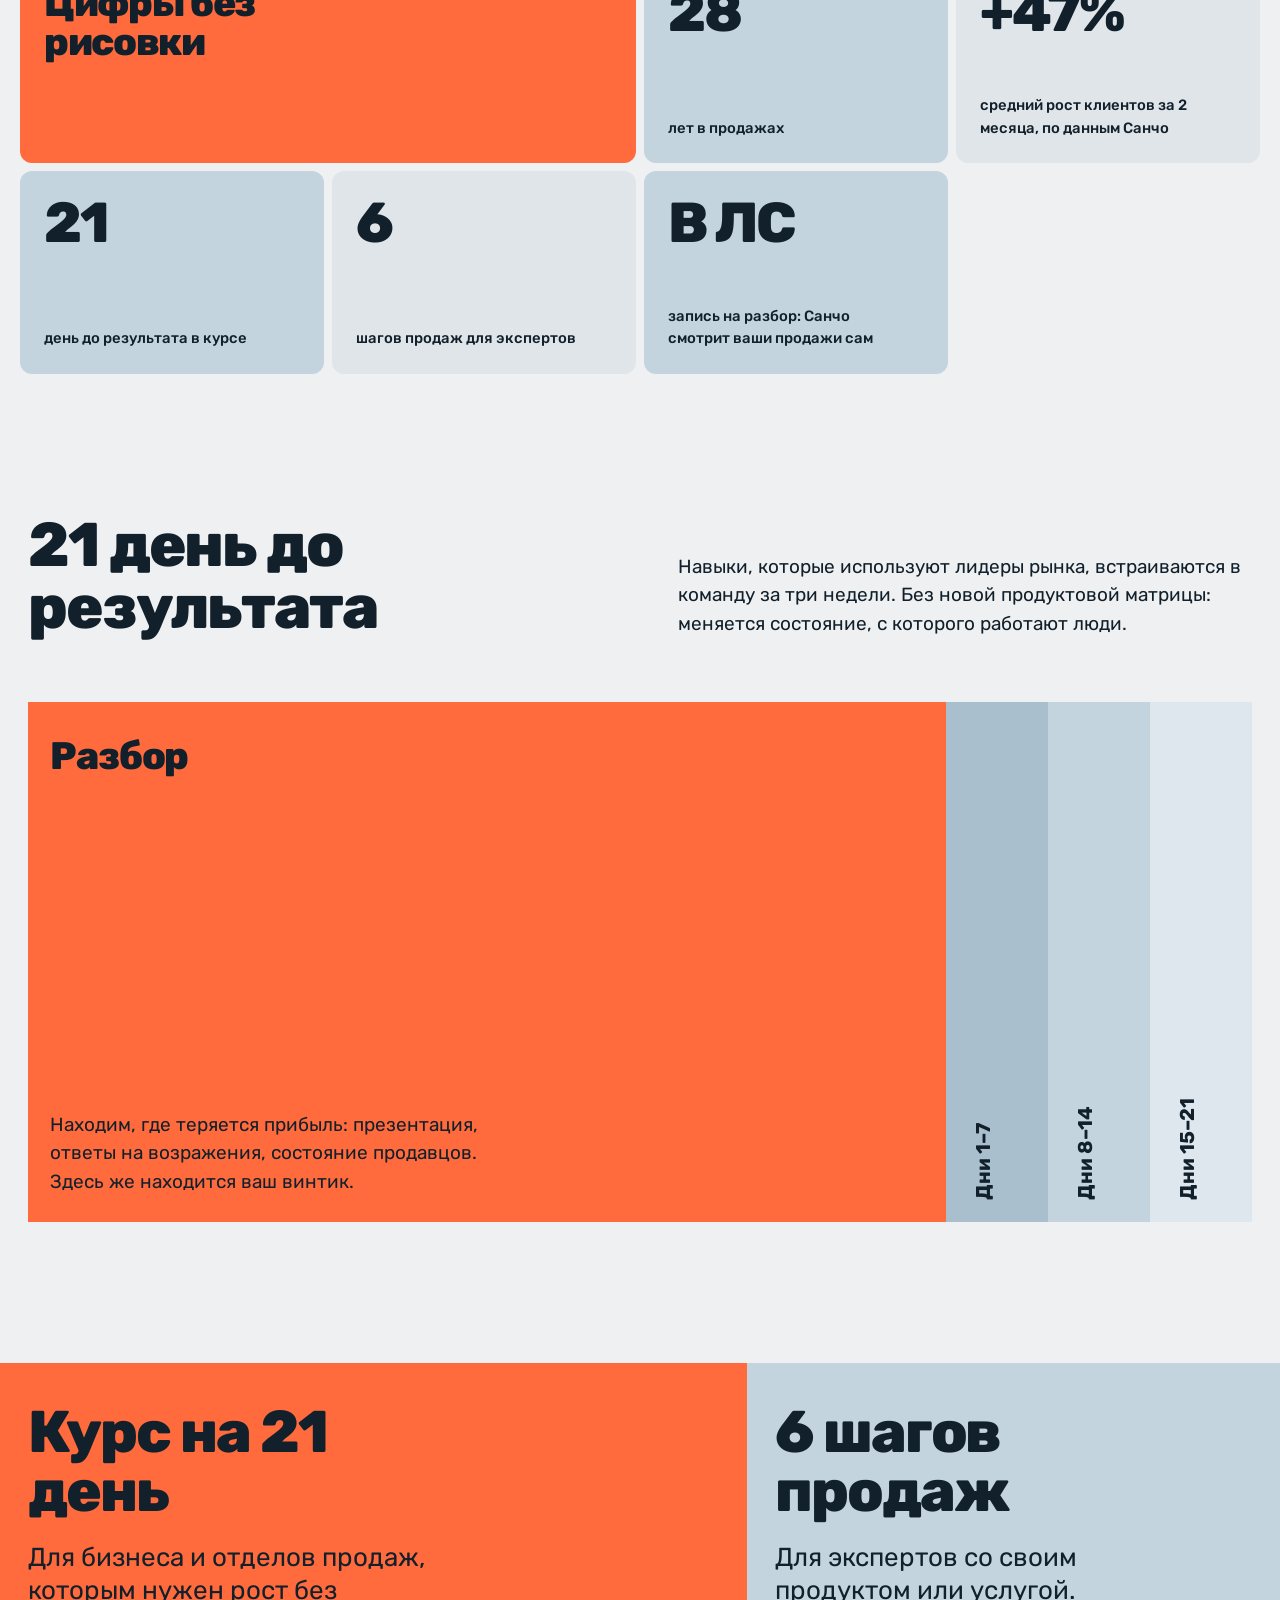
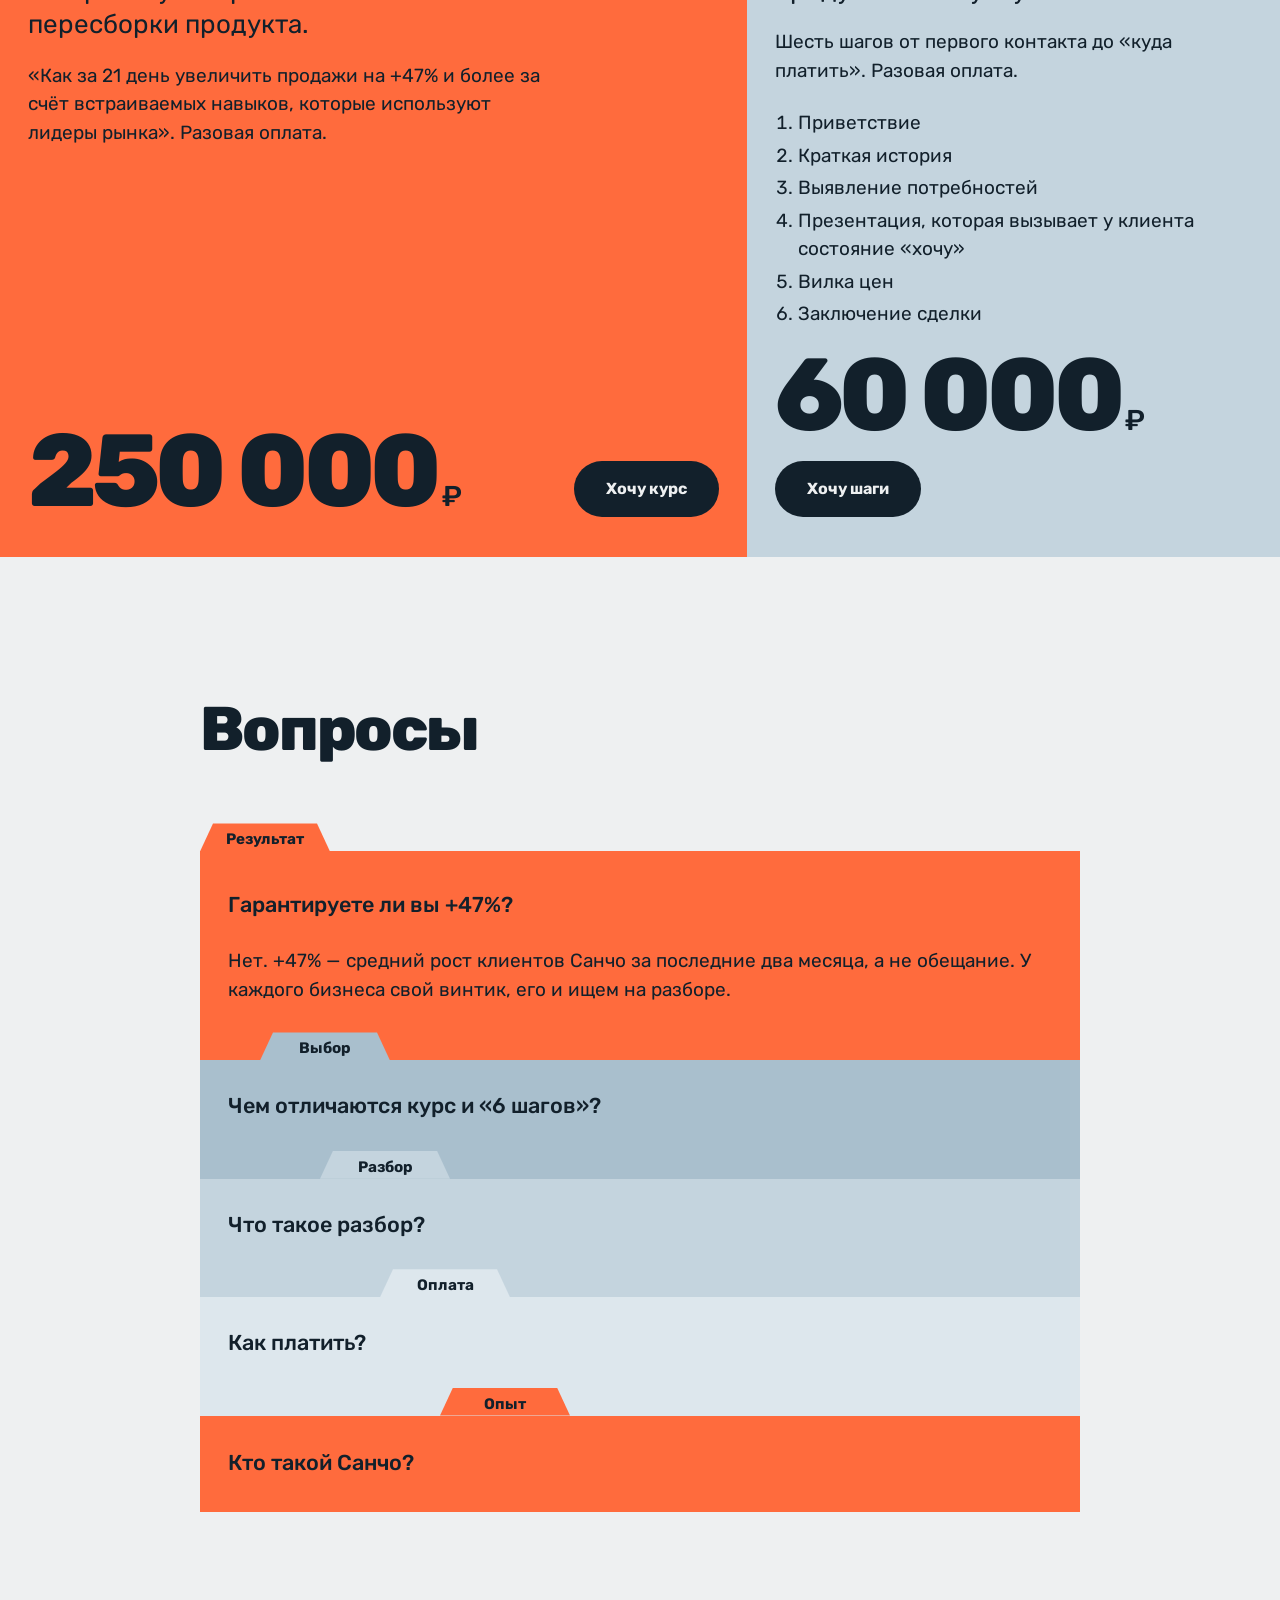
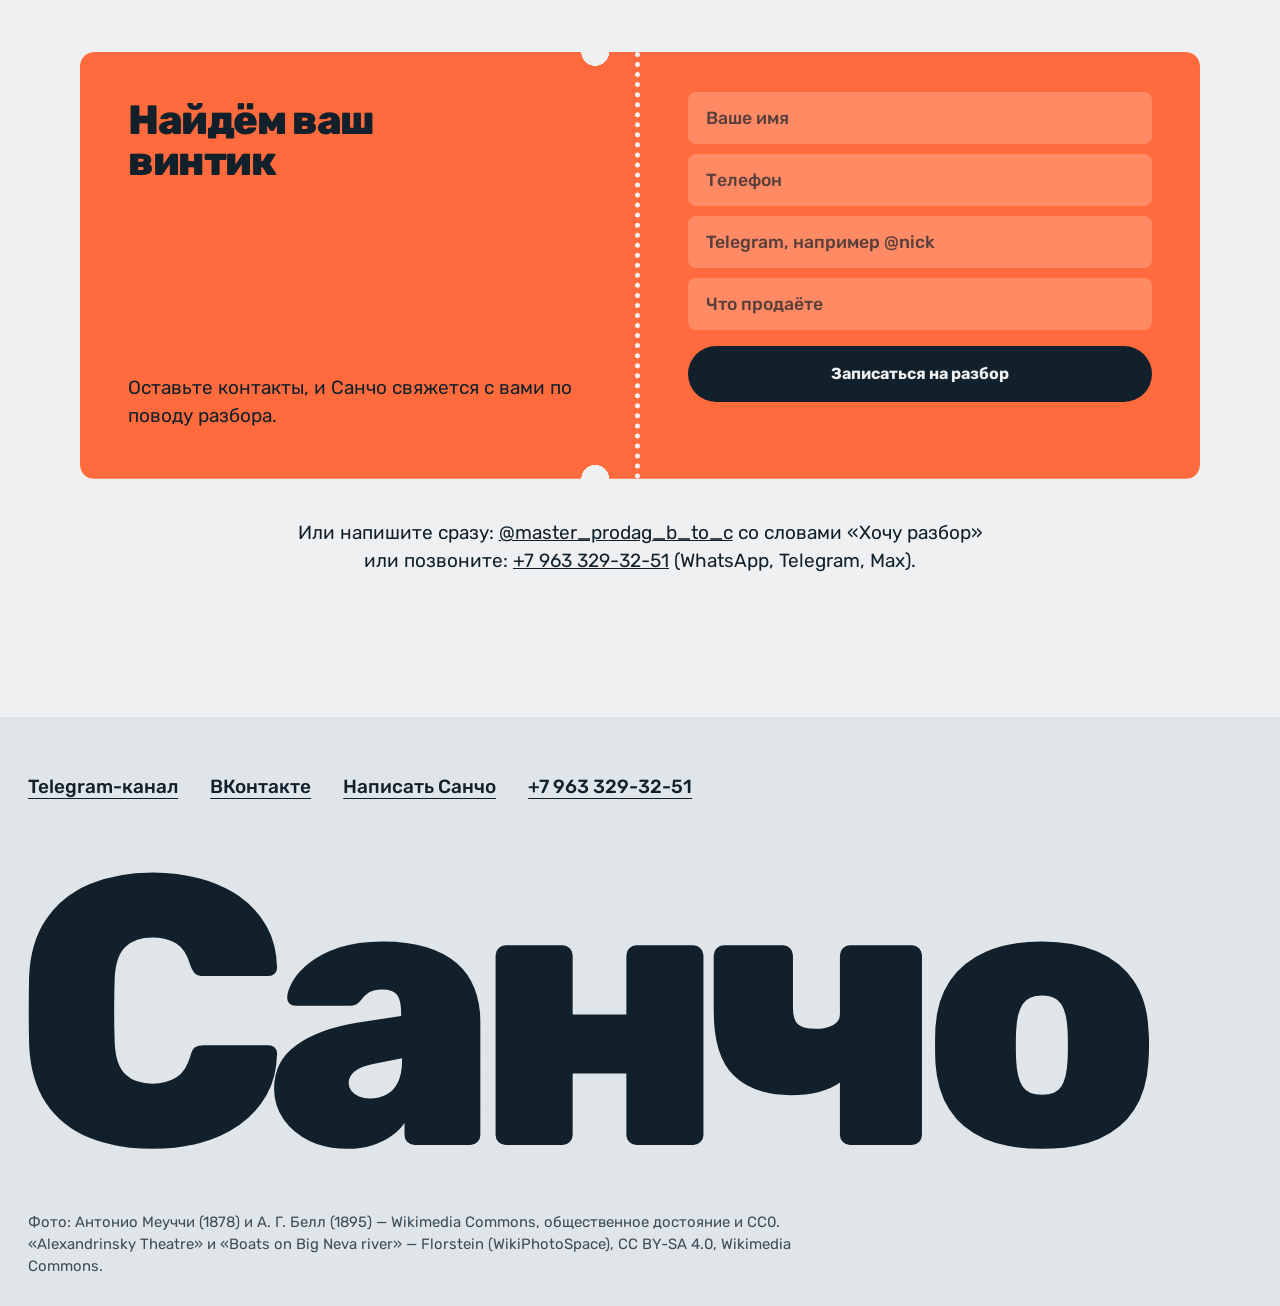
==== commit 37dbff8e: "round 2: client edits, photos, phone" ====
--- a/index.html
+++ b/index.html
@@ -3,8 +3,8 @@
 <head>
 <meta charset="utf-8">
 <meta name="viewport" content="width=device-width, initial-scale=1">
-<title>Санчо — найду винтик в ваших продажах</title>
-<meta name="description" content="Санчо, 28 лет в продажах. Находит одно слабое место в продажах и докручивает его за 21 день. Онлайн-курс и «6 шагов продаж» для экспертов.">
+<title>Санчо — найду, что докрутить в ваших продажах</title>
+<meta name="description" content="Санчо, 28 лет в продажах. Находит, что докрутить в ваших продажах, и доворачивает это за 21 день. Онлайн-курс и «6 шагов продаж» для экспертов.">
 <link rel="preconnect" href="https://fonts.googleapis.com">
 <link rel="preconnect" href="https://fonts.gstatic.com" crossorigin>
 <link href="https://fonts.googleapis.com/css2?family=Rubik:wght@400;500;700;800&display=swap" rel="stylesheet">
@@ -37,6 +37,7 @@
       <a class="link" href="https://t.me/Sancho_cell_78" target="_blank" rel="noopener">Канал в Telegram</a>
     </div>
   </div>
+  <img class="hero__photo" src="img/sancho-point.jpg" width="1000" height="1500" alt="Санчо поднимает палец: один винтик">
   <svg class="screw screw--hero" id="heroScrew" viewBox="0 0 100 100" aria-hidden="true">
     <circle cx="50" cy="50" r="50" fill="var(--accent)"/>
     <circle cx="50" cy="50" r="43" fill="var(--accent-2)"/>
@@ -50,7 +51,7 @@
     <div class="about__cols">
       <div class="reveal">
         <h3>Телефон Белла и Меуччи</h3>
-        <p>Антонио Меуччи годами строил аппарат, который передаёт голос. Идея была гениальной, результата не было. Александр Белл взял ту же схему, нашёл один винтик и повернул его на три четверти оборота. Телефон зазвонил.</p>
+        <p>Антонио Меуччи годами изобретал телефонный аппарат. Идея была гениальной, результата не было. Александр Белл взял ту же схему, нашёл один винтик и повернул его на три четверти оборота. Телефон зазвонил.</p>
       </div>
       <div class="reveal">
         <h3>Так же в продажах</h3>
@@ -59,18 +60,21 @@
       </div>
     </div>
     <div class="about__pics">
-      <figure class="disc disc--big reveal"><img src="img/avatar.jpg" width="320" height="320" alt="Санчо, консультант по продажам" loading="lazy"><figcaption>Санчо</figcaption></figure>
-      <figure class="disc reveal"><img src="img/meucci.jpg" width="960" height="1158" alt="Антонио Меуччи, портрет 1878 года" loading="lazy"><figcaption>Меуччи</figcaption></figure>
-      <figure class="disc reveal"><img src="img/bell.jpg" width="960" height="1422" alt="Александр Грэм Белл, портрет 1895 года" loading="lazy"><figcaption>Белл</figcaption></figure>
+      <figure class="disc disc--big reveal"><img src="img/sancho-stand.jpg" width="1000" height="1500" alt="Санчо, консультант по продажам" loading="lazy"><svg class="driver" viewBox="0 0 400 60" aria-hidden="true"><rect x="6" y="14" width="128" height="32" rx="16" fill="var(--accent)"/><rect x="30" y="14" width="6" height="32" fill="var(--ink)"/><rect x="50" y="14" width="6" height="32" fill="var(--ink)"/><rect x="70" y="14" width="6" height="32" fill="var(--ink)"/><rect x="130" y="24" width="250" height="12" fill="#8fa4b2"/><path d="M380 20h14v20h-14z" fill="#8fa4b2"/></svg></figure>
+      <figure class="disc reveal"><img src="img/meucci.jpg" width="960" height="1158" alt="Антонио Меуччи, портрет 1878 года" loading="lazy"></figure>
+      <figure class="disc reveal"><img src="img/bell.jpg" width="960" height="1422" alt="Александр Грэм Белл, портрет 1895 года" loading="lazy"></figure>
+    </div>
     </div>
   </div>
 </section>
 
 <section class="band">
   <div class="band__in">
-    <p class="reveal">Петербург: театры, причалы, билеты. Продавать здесь начинал в группе компаний «Премьера» — там, где покупатель выбирает сердцем.</p>
-    <figure class="disc reveal"><img src="img/theatre.jpg" width="1280" height="849" alt="Александринский театр в Санкт-Петербурге" loading="lazy"></figure>
-    <figure class="disc reveal"><img src="img/neva.jpg" width="1280" height="848" alt="Катера на Большой Неве" loading="lazy"></figure>
+    <p class="reveal">Опыт в продажах: от пищевых добавок до автомобилей и услуг премиум-класса. Клиенты Санчо — от автослесаря с руками в масле до генералов, министров, атташе генконсульства и депутатов Законодательного Собрания. Работал более чем в 10 городах России.</p>
+    <figure class="disc reveal"><img src="img/sancho-neva.jpg" width="1000" height="1328" alt="Санчо на катере в Санкт-Петербурге" loading="lazy"><figcaption>Петербург</figcaption></figure>
+    <figure class="disc reveal"><img src="img/moscow.jpg" width="1258" height="756" alt="Москва, Кремль и Александровский сад" loading="lazy"><figcaption>Москва</figcaption></figure>
+    <figure class="disc reveal"><img src="img/volgograd.jpg" width="1266" height="476" alt="Волгоград, Мамаев курган" loading="lazy"><figcaption>Волгоград</figcaption></figure>
+    <figure class="disc reveal"><img src="img/theatre.jpg" width="1280" height="849" alt="Александринский театр в Санкт-Петербурге" loading="lazy"><figcaption>Театры Петербурга</figcaption></figure>
   </div>
 </section>
 
@@ -132,8 +136,8 @@
   <div class="acc" id="acc">
     <button class="stage is-open" type="button" style="--c:#ff6b3d" aria-expanded="true"><span class="stage__n">Разбор</span><span class="stage__b">Находим, где теряется прибыль: презентация, ответы на возражения, состояние продавцов. Здесь же находится ваш винтик.</span></button>
     <button class="stage" type="button" style="--c:#a9bfcd" aria-expanded="false"><span class="stage__n">Дни 1–7</span><span class="stage__b">Состояние и самоценность: внутренний стержень, из которого клиент читает уверенность без лишних аргументов.</span></button>
-    <button class="stage" type="button" style="--c:#c4d4de" aria-expanded="false"><span class="stage__n">Дни 8–14</span><span class="stage__b">Презентация, которая вызывает «хочу», и невербальная работа с «дорого» и «подумаю».</span></button>
-    <button class="stage" type="button" style="--c:#dde7ed" aria-expanded="false"><span class="stage__n">Дни 15–21</span><span class="stage__b">Закрепляем навык и считаем результат: сколько прибавили продажи после поворота винтика.</span></button>
+    <button class="stage" type="button" style="--c:#c4d4de" aria-expanded="false"><span class="stage__n">Дни 8–14</span><span class="stage__b">Расширяем зону личной ответственности в виде квеста. Чем шире зона ответственности, тем больше человек зарабатывает: зависимость прямая. Учим на уровне встраиваемого навыка.</span></button>
+    <button class="stage" type="button" style="--c:#dde7ed" aria-expanded="false"><span class="stage__n">Дни 15–21</span><span class="stage__b">Учимся работать с отрицательными эмоциями — гнев, обида, раздражение — и превращать их в положительную энергию.</span></button>
   </div>
 </section>
 
@@ -147,7 +151,8 @@
   <div class="plan plan--alt">
     <h2>6 шагов продаж</h2>
     <p class="plan__who">Для экспертов со своим продуктом или услугой.</p>
-    <p class="plan__inc">Шесть шагов от первого контакта до «да». Разовая оплата.</p>
+    <p class="plan__inc">Шесть шагов от первого контакта до «куда платить». Разовая оплата.</p>
+    <ol class="steps"><li>Приветствие</li><li>Краткая история</li><li>Выявление потребностей</li><li>Презентация, которая вызывает у клиента состояние «хочу»</li><li>Вилка цен</li><li>Заключение сделки</li></ol>
     <div class="plan__foot"><div class="plan__price">60 000<small>₽</small></div><a class="btn btn--ink" href="#contact" data-plan="6 шагов продаж — 60 000 ₽">Хочу шаги</a></div>
   </div>
 </section>
@@ -156,10 +161,10 @@
   <h2 class="reveal">Вопросы</h2>
   <div class="cards" id="cards">
     <article class="card is-open" style="--c:#ff6b3d;--i:0"><button type="button" class="card__h" aria-expanded="true"><span class="tab">Результат</span><span class="card__q">Гарантируете ли вы +47%?</span></button><p class="card__a">Нет. +47% — средний рост клиентов Санчо за последние два месяца, а не обещание. У каждого бизнеса свой винтик, его и ищем на разборе.</p></article>
-    <article class="card" style="--c:#a9bfcd;--i:1"><button type="button" class="card__h" aria-expanded="false"><span class="tab">Выбор</span><span class="card__q">Курс или «6 шагов»?</span></button><p class="card__a">Курс — для бизнеса и команды продавцов. «6 шагов» — для экспертов, которые продают свой продукт или услугу сами.</p></article>
+    <article class="card" style="--c:#a9bfcd;--i:1"><button type="button" class="card__h" aria-expanded="false"><span class="tab">Выбор</span><span class="card__q">Чем отличаются курс и «6 шагов»?</span></button><p class="card__a">Курс — для бизнеса и команды продавцов. «6 шагов» — для экспертов, которые продают свой продукт или услугу сами.</p></article>
     <article class="card" style="--c:#c4d4de;--i:2"><button type="button" class="card__h" aria-expanded="false"><span class="tab">Разбор</span><span class="card__q">Что такое разбор?</span></button><p class="card__a">Первый разговор: Санчо смотрит ваши продажи и показывает, за счёт чего вы теряете прибыль. Оставьте заявку, условия назовём при связи.</p></article>
     <article class="card" style="--c:#dde7ed;--i:3"><button type="button" class="card__h" aria-expanded="false"><span class="tab">Оплата</span><span class="card__q">Как платить?</span></button><p class="card__a">Оплата разовая, без подписки и абонентской платы. Порядок оплаты согласуем после разбора.</p></article>
-    <article class="card" style="--c:#ff6b3d;--i:4"><button type="button" class="card__h" aria-expanded="false"><span class="tab">Опыт</span><span class="card__q">Кто такой Санчо?</span></button><p class="card__a">Занимается продажами 28 лет, начинал в театральных кассах Петербурга. Пишет про продажи в Telegram-канале «Санчо может».</p></article>
+    <article class="card" style="--c:#ff6b3d;--i:4"><button type="button" class="card__h" aria-expanded="false"><span class="tab">Опыт</span><span class="card__q">Кто такой Санчо?</span></button><p class="card__a">Занимается продажами 28 лет. Опыт работы более чем в 10 городах России, в разных регионах, с разным менталитетом. Пишет про продажи в Telegram-канале «Санчо может». Телефон: <a href="tel:+79633293251">+7 963 329-32-51</a> (WhatsApp, Telegram, Max).</p></article>
   </div>
 </section>
 
@@ -184,7 +189,7 @@
       <p class="form__ok" id="formMsg" role="status"></p>
     </form>
   </div>
-  <p class="contact__alt">Или напишите сразу: <a href="https://t.me/master_prodag_b_to_c" target="_blank" rel="noopener">@master_prodag_b_to_c</a> со словами «Хочу разбор».</p>
+  <p class="contact__alt">Или напишите сразу: <a href="https://t.me/master_prodag_b_to_c" target="_blank" rel="noopener">@master_prodag_b_to_c</a> со словами «Хочу разбор» или позвоните: <a href="tel:+79633293251">+7 963 329-32-51</a> (WhatsApp, Telegram, Max).</p>
 </section>
 
 </main>
@@ -194,6 +199,7 @@
     <a href="https://t.me/Sancho_cell_78" target="_blank" rel="noopener">Telegram-канал</a>
     <a href="https://vk.ru/prodazhi_sancho" target="_blank" rel="noopener">ВКонтакте</a>
     <a href="https://t.me/master_prodag_b_to_c" target="_blank" rel="noopener">Написать Санчо</a>
+    <a href="tel:+79633293251">+7 963 329-32-51</a>
   </div>
   <div class="foot__big" aria-hidden="true">Санчо</div>
   <p class="foot__credit">Фото: Антонио Меуччи (1878) и А. Г. Белл (1895) — Wikimedia Commons, общественное достояние и CC0. «Alexandrinsky Theatre» и «Boats on Big Neva river» — Florstein (WikiPhotoSpace), CC BY-SA 4.0, Wikimedia Commons.</p>
--- a/styles.css
+++ b/styles.css
@@ -254,3 +254,24 @@
   html{scroll-behavior:auto}
   .js .split .w>span,.js .rise,.js .reveal{transform:none;opacity:1}
 }
+
+/* round 2 */
+.hero__photo{position:absolute;z-index:2;width:44svh;height:44svh;border-radius:50%;object-fit:cover;object-position:50% 14%;top:50%;margin-top:-22svh;right:-6svh;background:var(--surface)}
+.js .hero__photo{opacity:0;transform:scale(.8);transition:opacity .9s .3s,transform 1.1s .3s cubic-bezier(.16,1,.3,1)}
+.js .hero__photo.go{opacity:1;transform:none}
+.steps{margin:4px 0 0 1.2em;max-width:36ch;display:grid;gap:4px}
+.about__pics .disc--big{overflow:visible}
+.about__pics .disc--big img{border-radius:50%;object-position:50% 20%}
+.driver{position:absolute;width:118%;left:-6%;top:-6%;transform:rotate(-16deg);transform-origin:12% 50%;pointer-events:none;transition:transform .9s cubic-bezier(.16,1,.3,1)}
+.disc--big:hover .driver{transform:rotate(-4deg)}
+.band__in{grid-template-columns:repeat(4,1fr);align-items:start}
+.band__in p{grid-column:1/-1;font-size:clamp(1.15rem,1.6vw,1.6rem);max-width:60ch;line-height:1.35;margin-bottom:24px}
+.band .disc figcaption{margin-top:12px;text-align:center;font-weight:700}
+.band .disc img{aspect-ratio:1;object-fit:cover}
+@media (max-width:900px){
+  .hero__photo{width:52vw;height:52vw;right:-3vw;top:auto;bottom:-13vw;margin-top:0}
+  .band__in{grid-template-columns:1fr 1fr}
+}
+
+.about .btn{background:var(--ink);color:var(--bg)}
+.driver{top:12%;left:-2%}
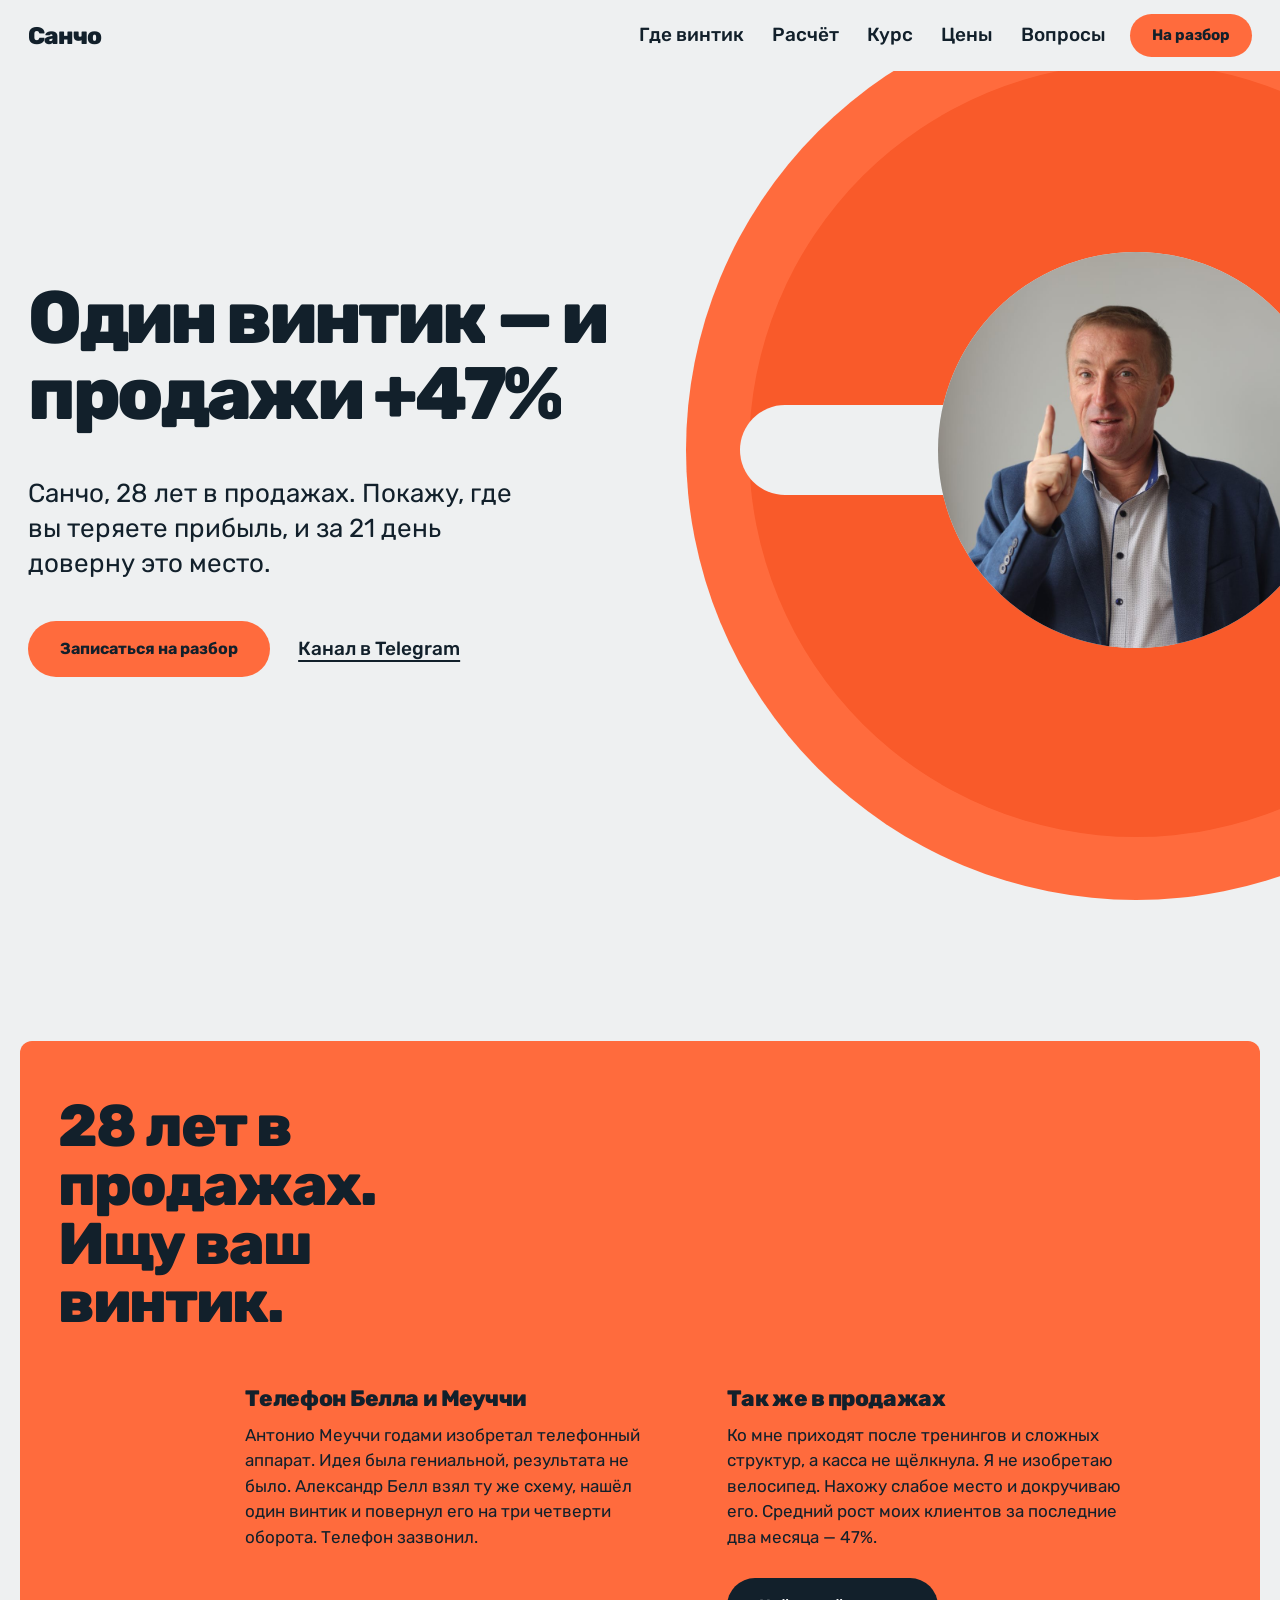
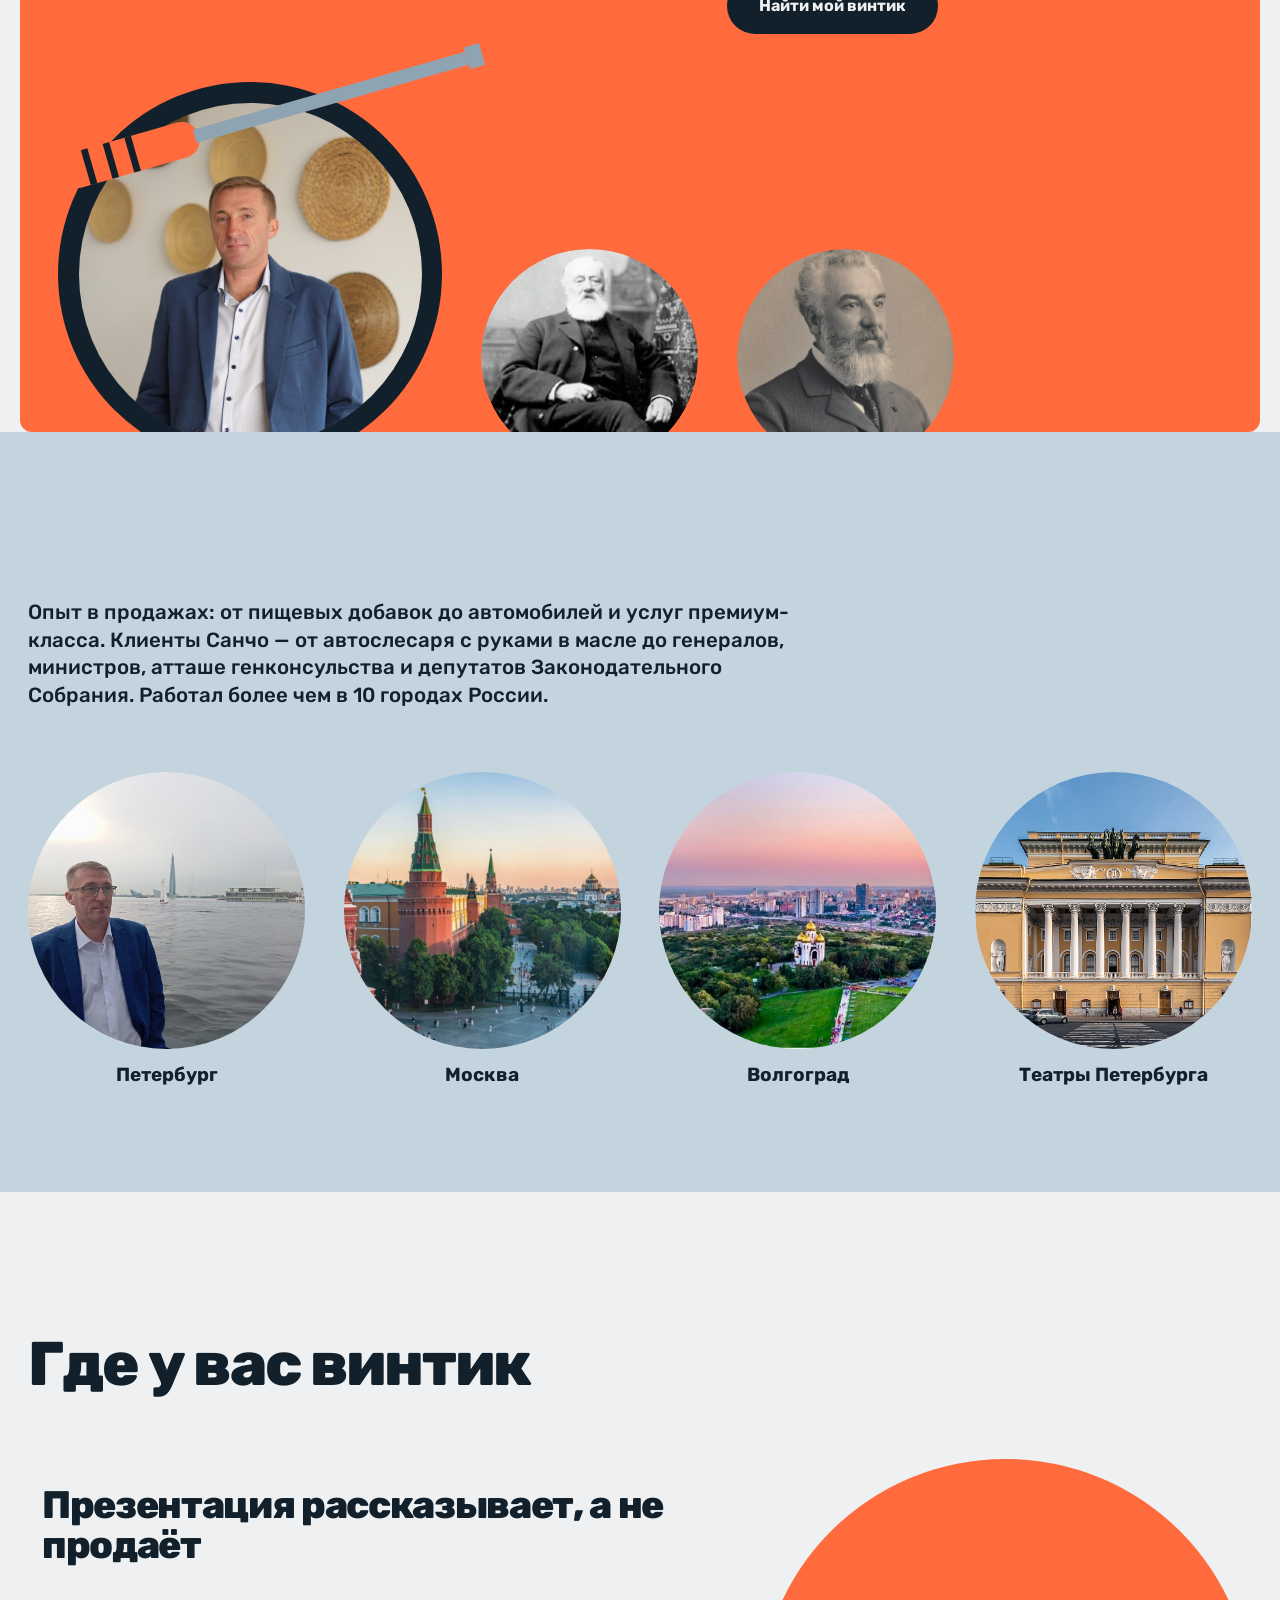
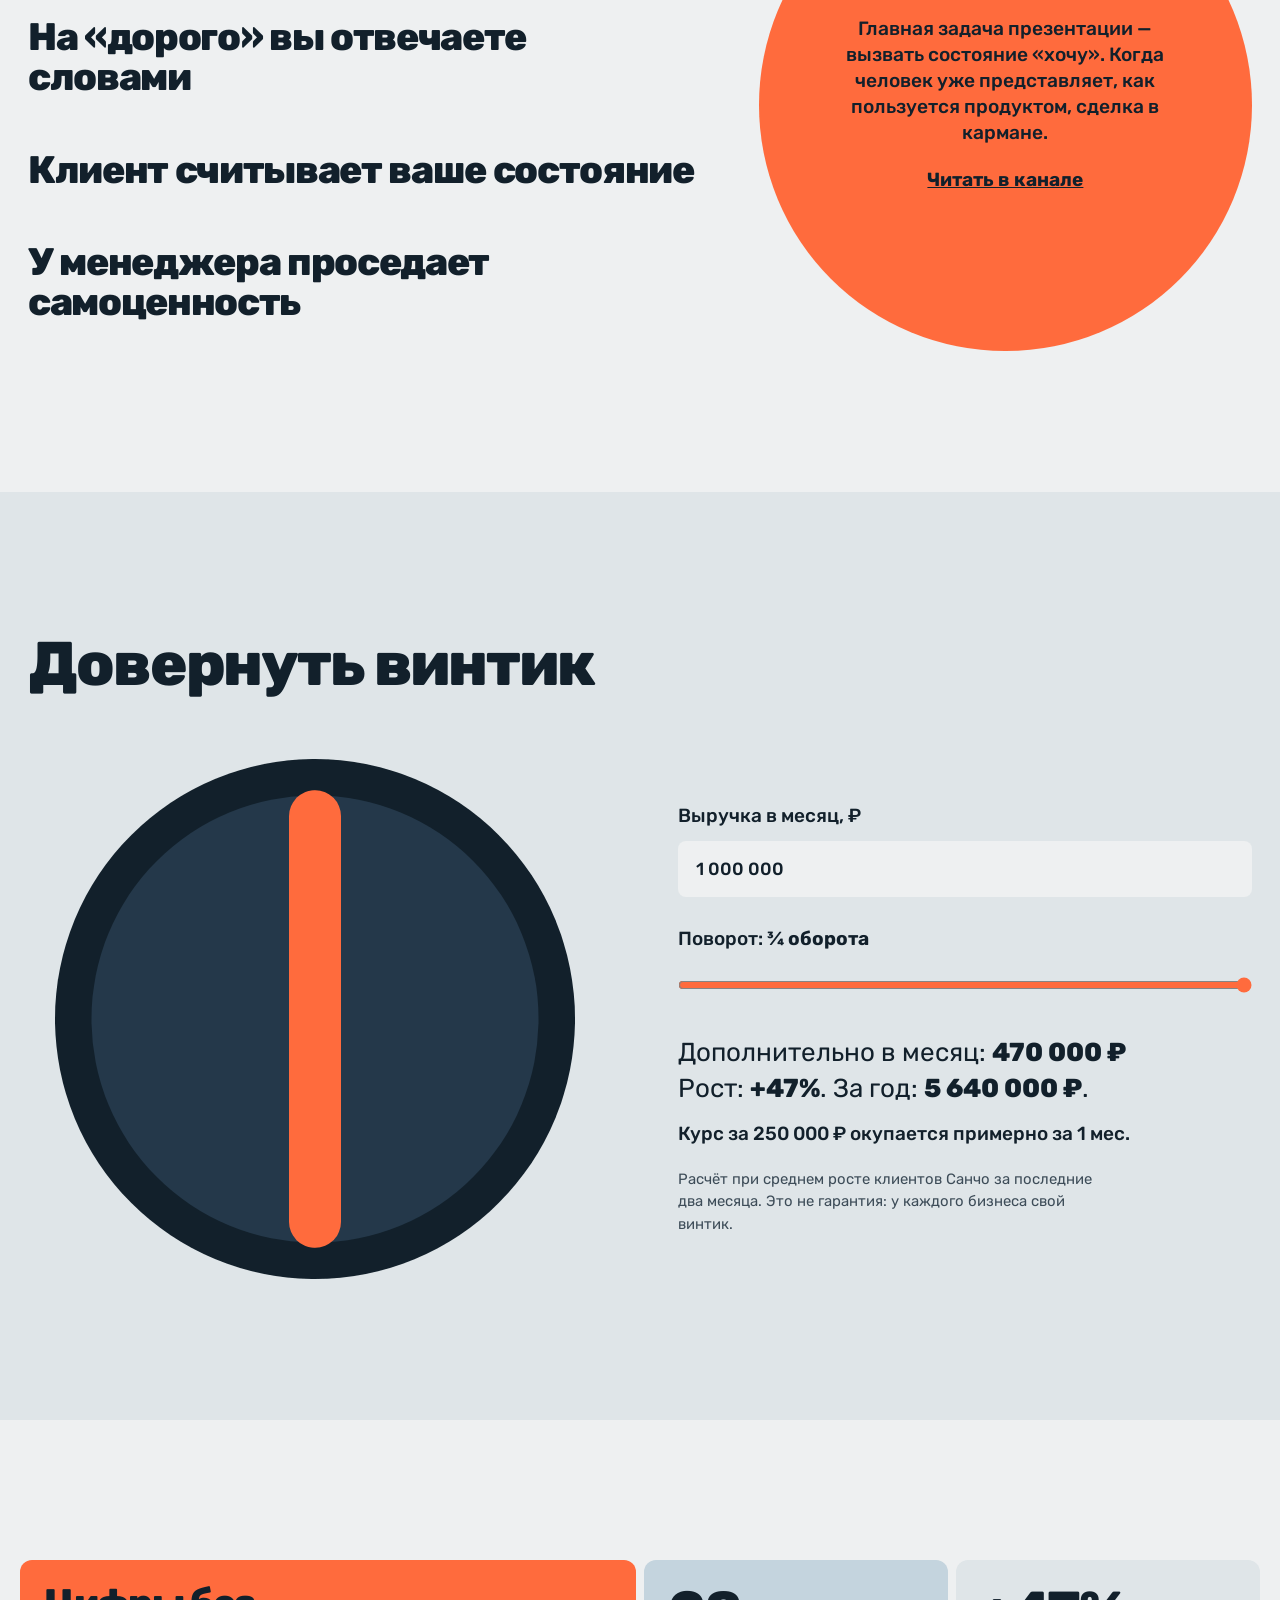
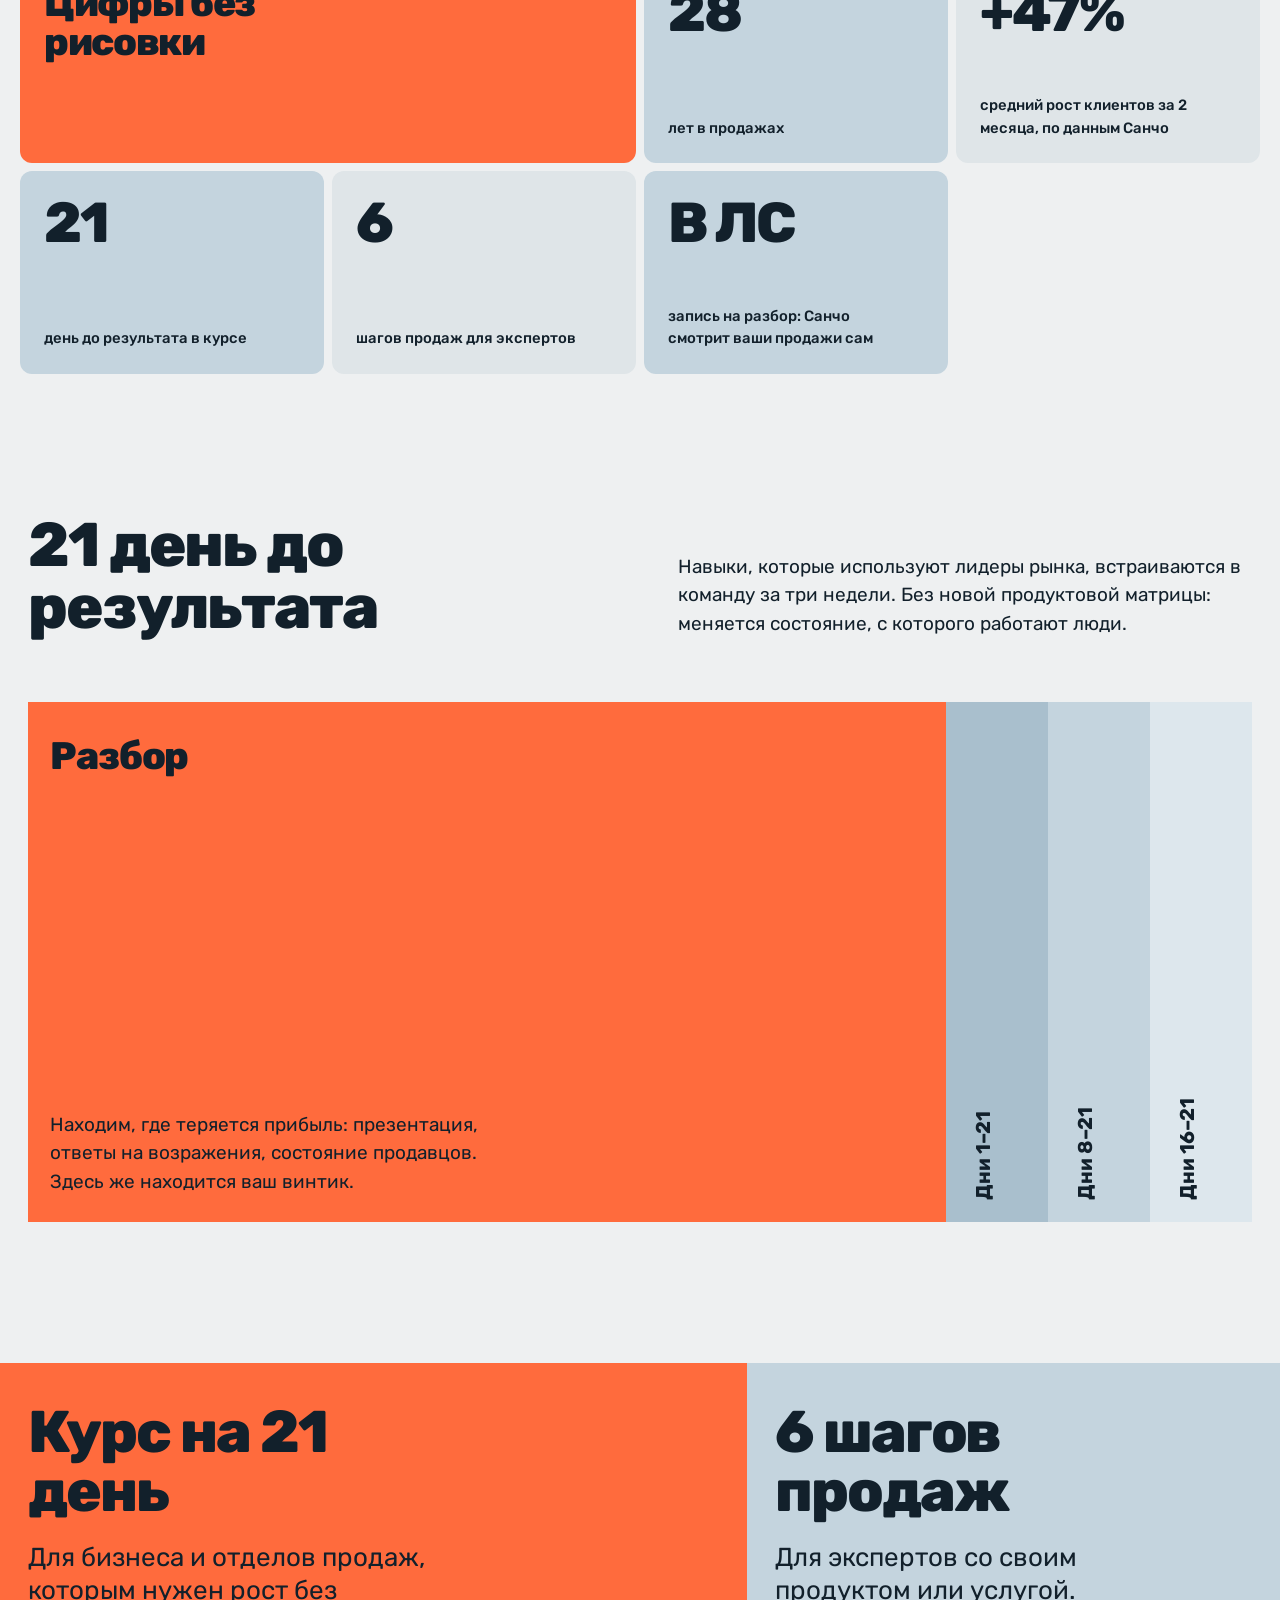
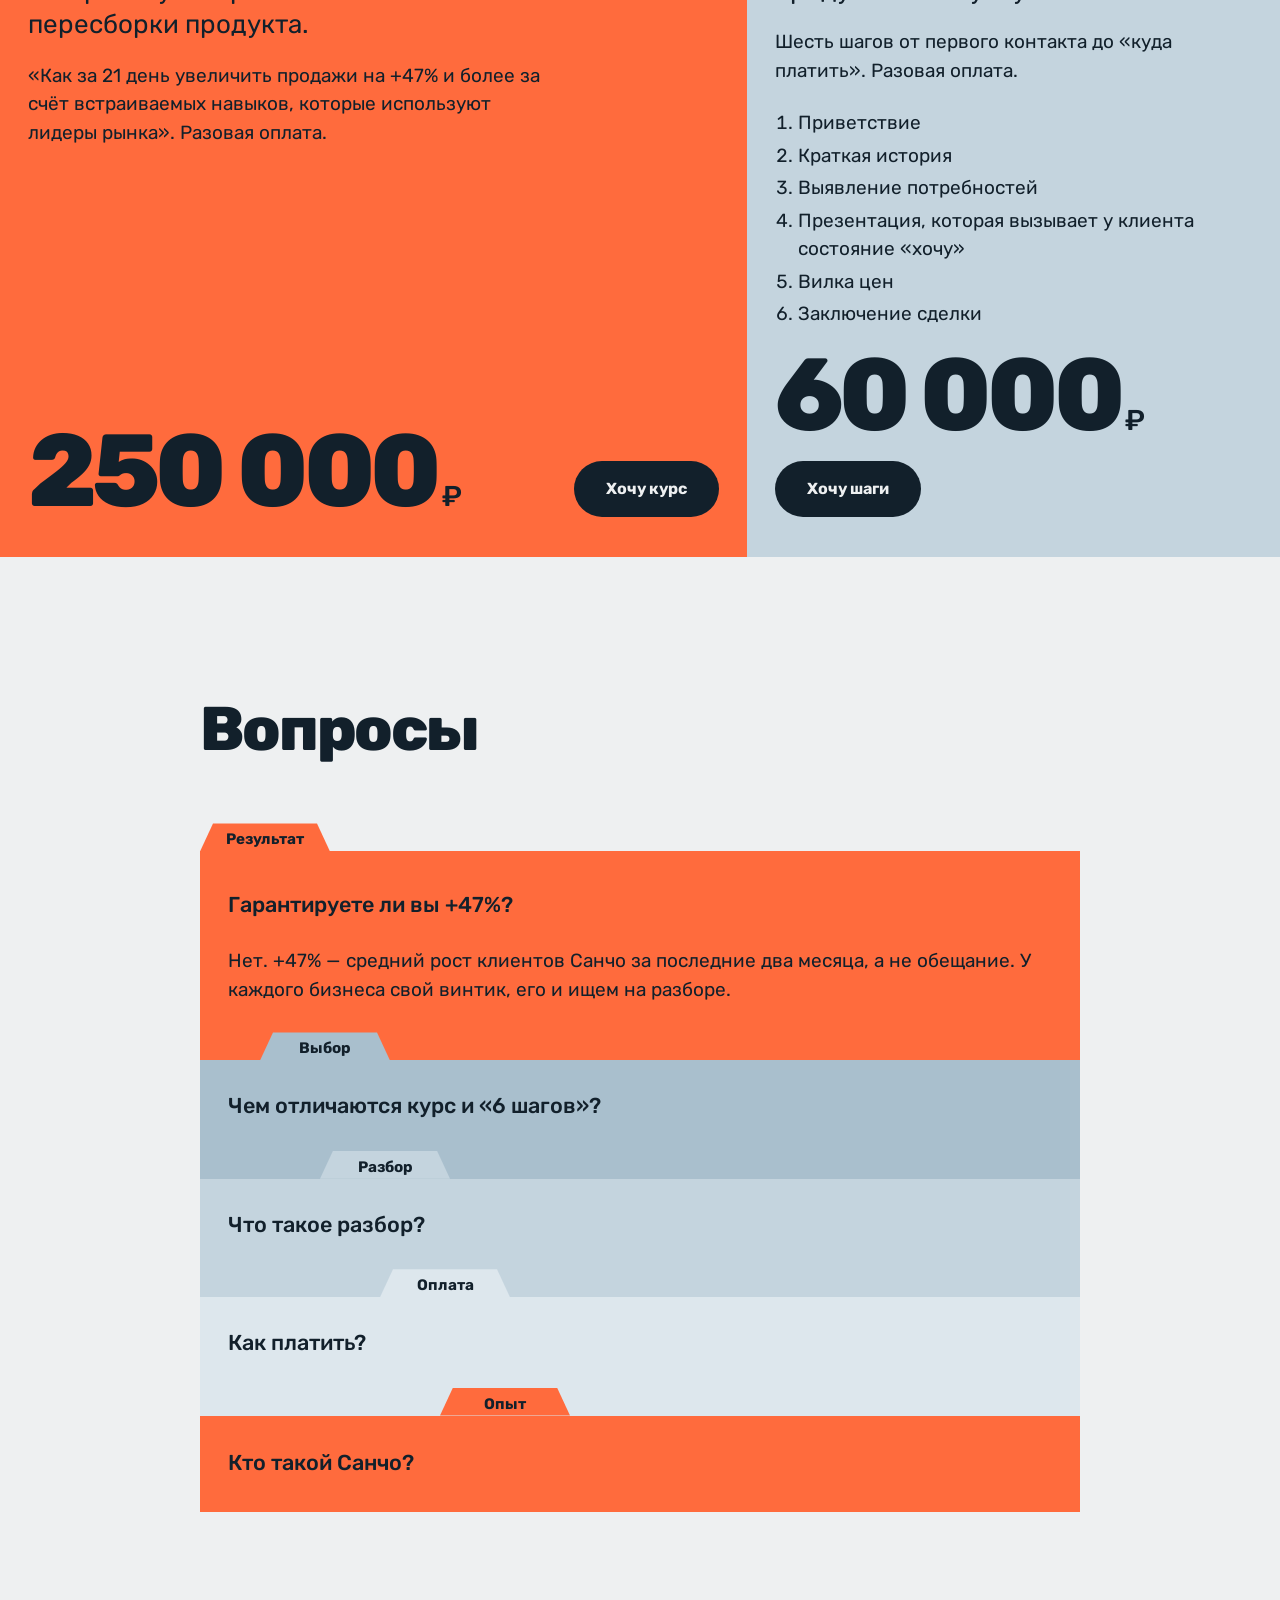
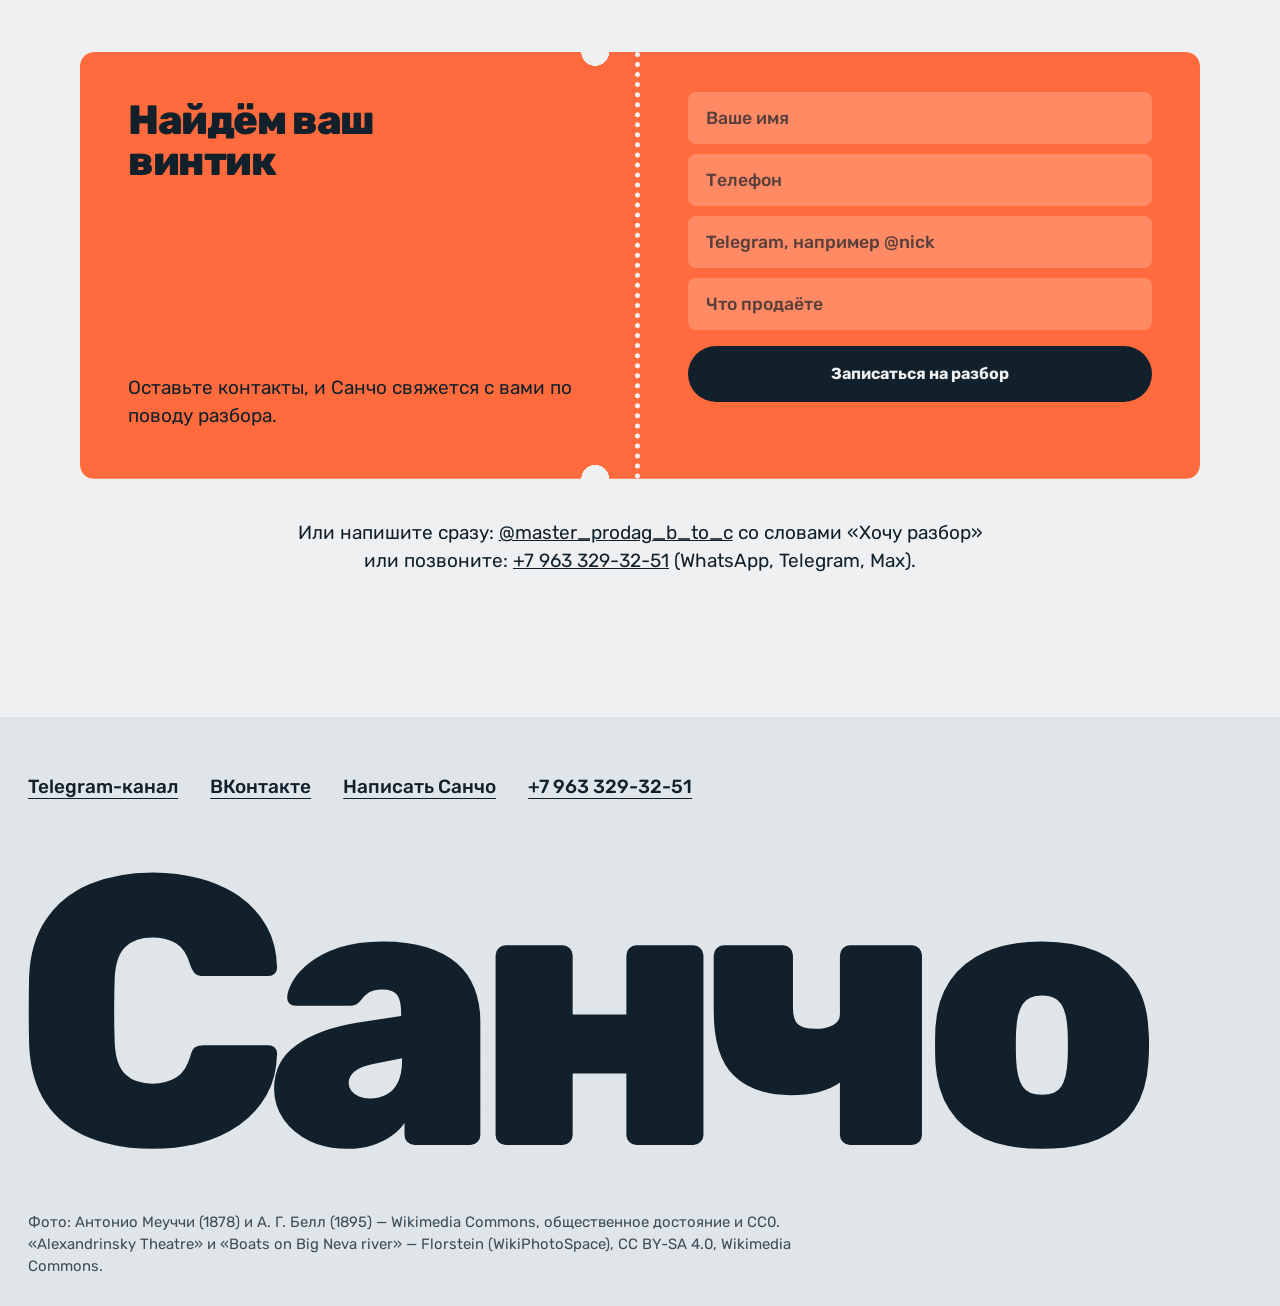
==== commit bb35343d: "course day ranges per client" ====
--- a/index.html
+++ b/index.html
@@ -135,9 +135,9 @@
   </div>
   <div class="acc" id="acc">
     <button class="stage is-open" type="button" style="--c:#ff6b3d" aria-expanded="true"><span class="stage__n">Разбор</span><span class="stage__b">Находим, где теряется прибыль: презентация, ответы на возражения, состояние продавцов. Здесь же находится ваш винтик.</span></button>
-    <button class="stage" type="button" style="--c:#a9bfcd" aria-expanded="false"><span class="stage__n">Дни 1–7</span><span class="stage__b">Состояние и самоценность: внутренний стержень, из которого клиент читает уверенность без лишних аргументов.</span></button>
-    <button class="stage" type="button" style="--c:#c4d4de" aria-expanded="false"><span class="stage__n">Дни 8–14</span><span class="stage__b">Расширяем зону личной ответственности в виде квеста. Чем шире зона ответственности, тем больше человек зарабатывает: зависимость прямая. Учим на уровне встраиваемого навыка.</span></button>
-    <button class="stage" type="button" style="--c:#dde7ed" aria-expanded="false"><span class="stage__n">Дни 15–21</span><span class="stage__b">Учимся работать с отрицательными эмоциями — гнев, обида, раздражение — и превращать их в положительную энергию.</span></button>
+    <button class="stage" type="button" style="--c:#a9bfcd" aria-expanded="false"><span class="stage__n">Дни 1–21</span><span class="stage__b">Состояние и самоценность: внутренний стержень, из которого клиент читает уверенность без лишних аргументов.</span></button>
+    <button class="stage" type="button" style="--c:#c4d4de" aria-expanded="false"><span class="stage__n">Дни 8–21</span><span class="stage__b">Расширяем зону личной ответственности в виде квеста. Чем шире зона ответственности, тем больше человек зарабатывает: зависимость прямая. Учим на уровне встраиваемого навыка.</span></button>
+    <button class="stage" type="button" style="--c:#dde7ed" aria-expanded="false"><span class="stage__n">Дни 16–21</span><span class="stage__b">Учимся работать с отрицательными эмоциями — гнев, обида, раздражение — и превращать их в положительную энергию.</span></button>
   </div>
 </section>
 
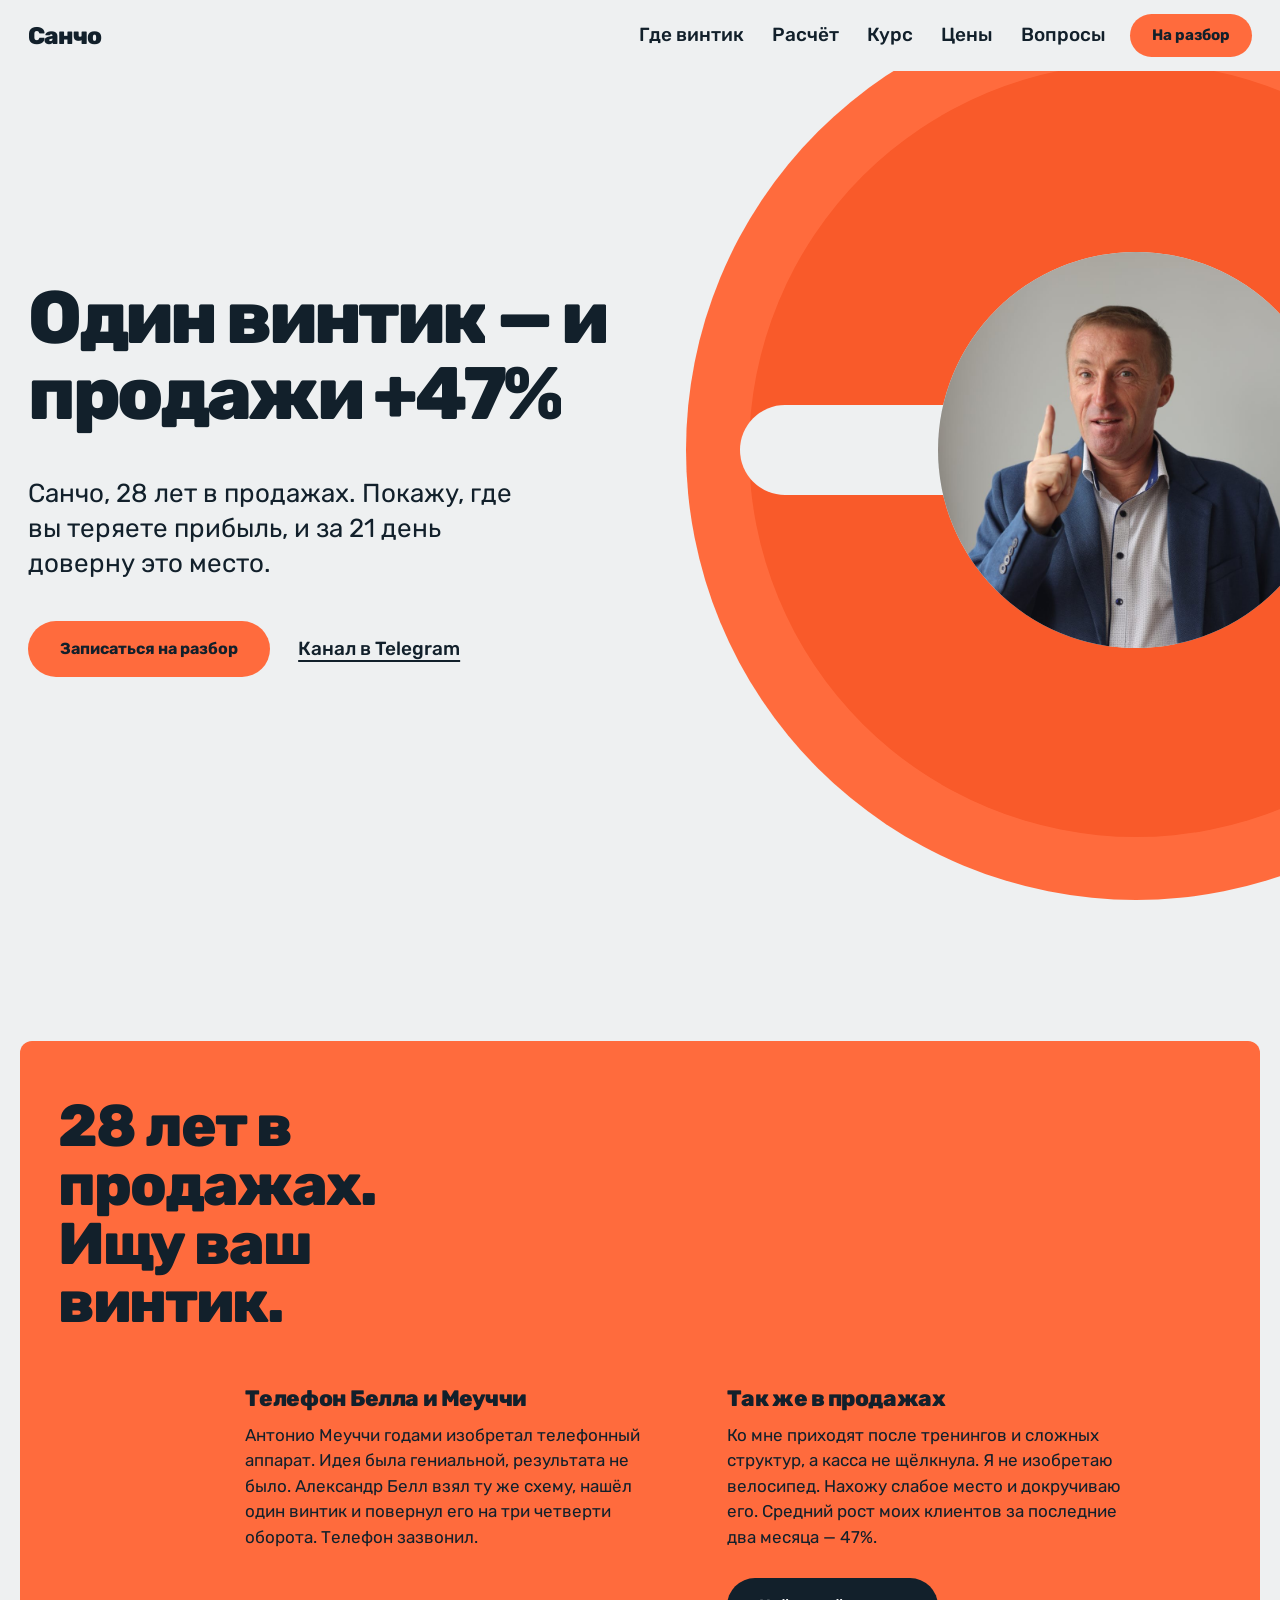
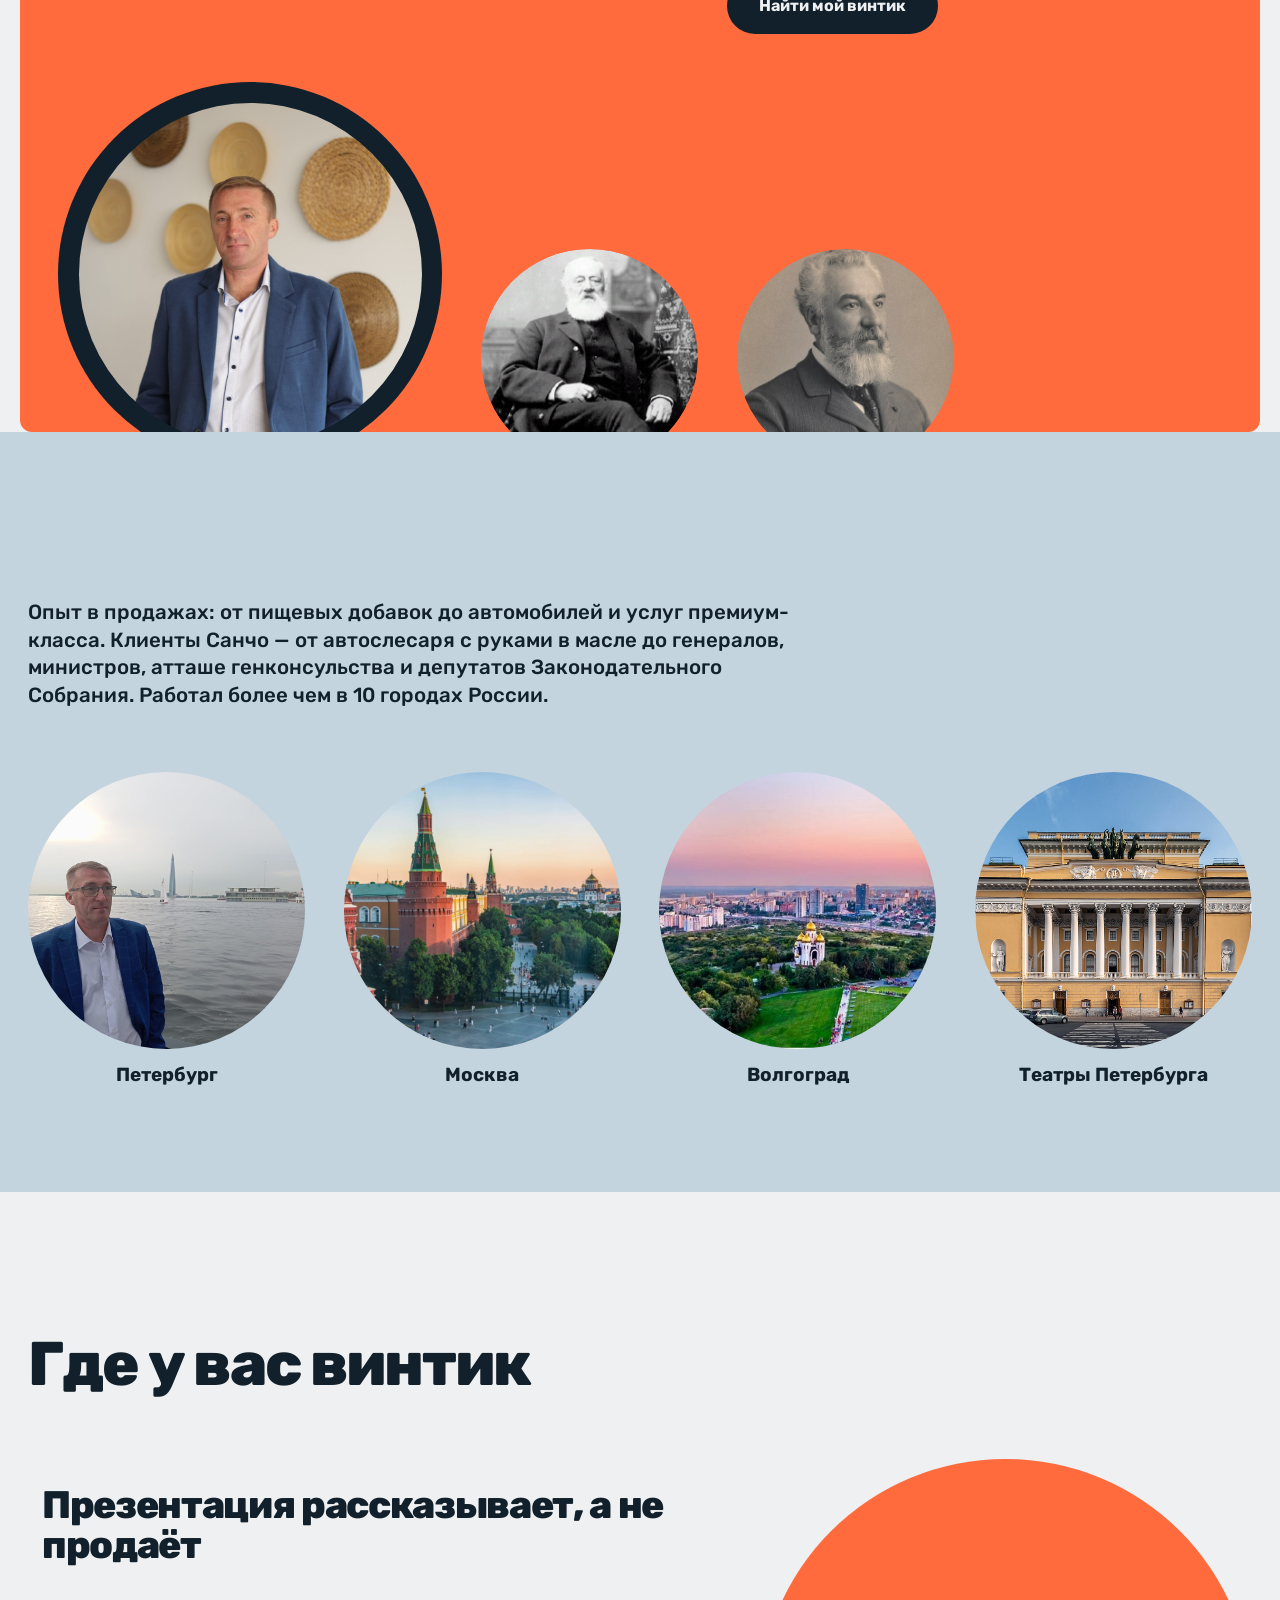
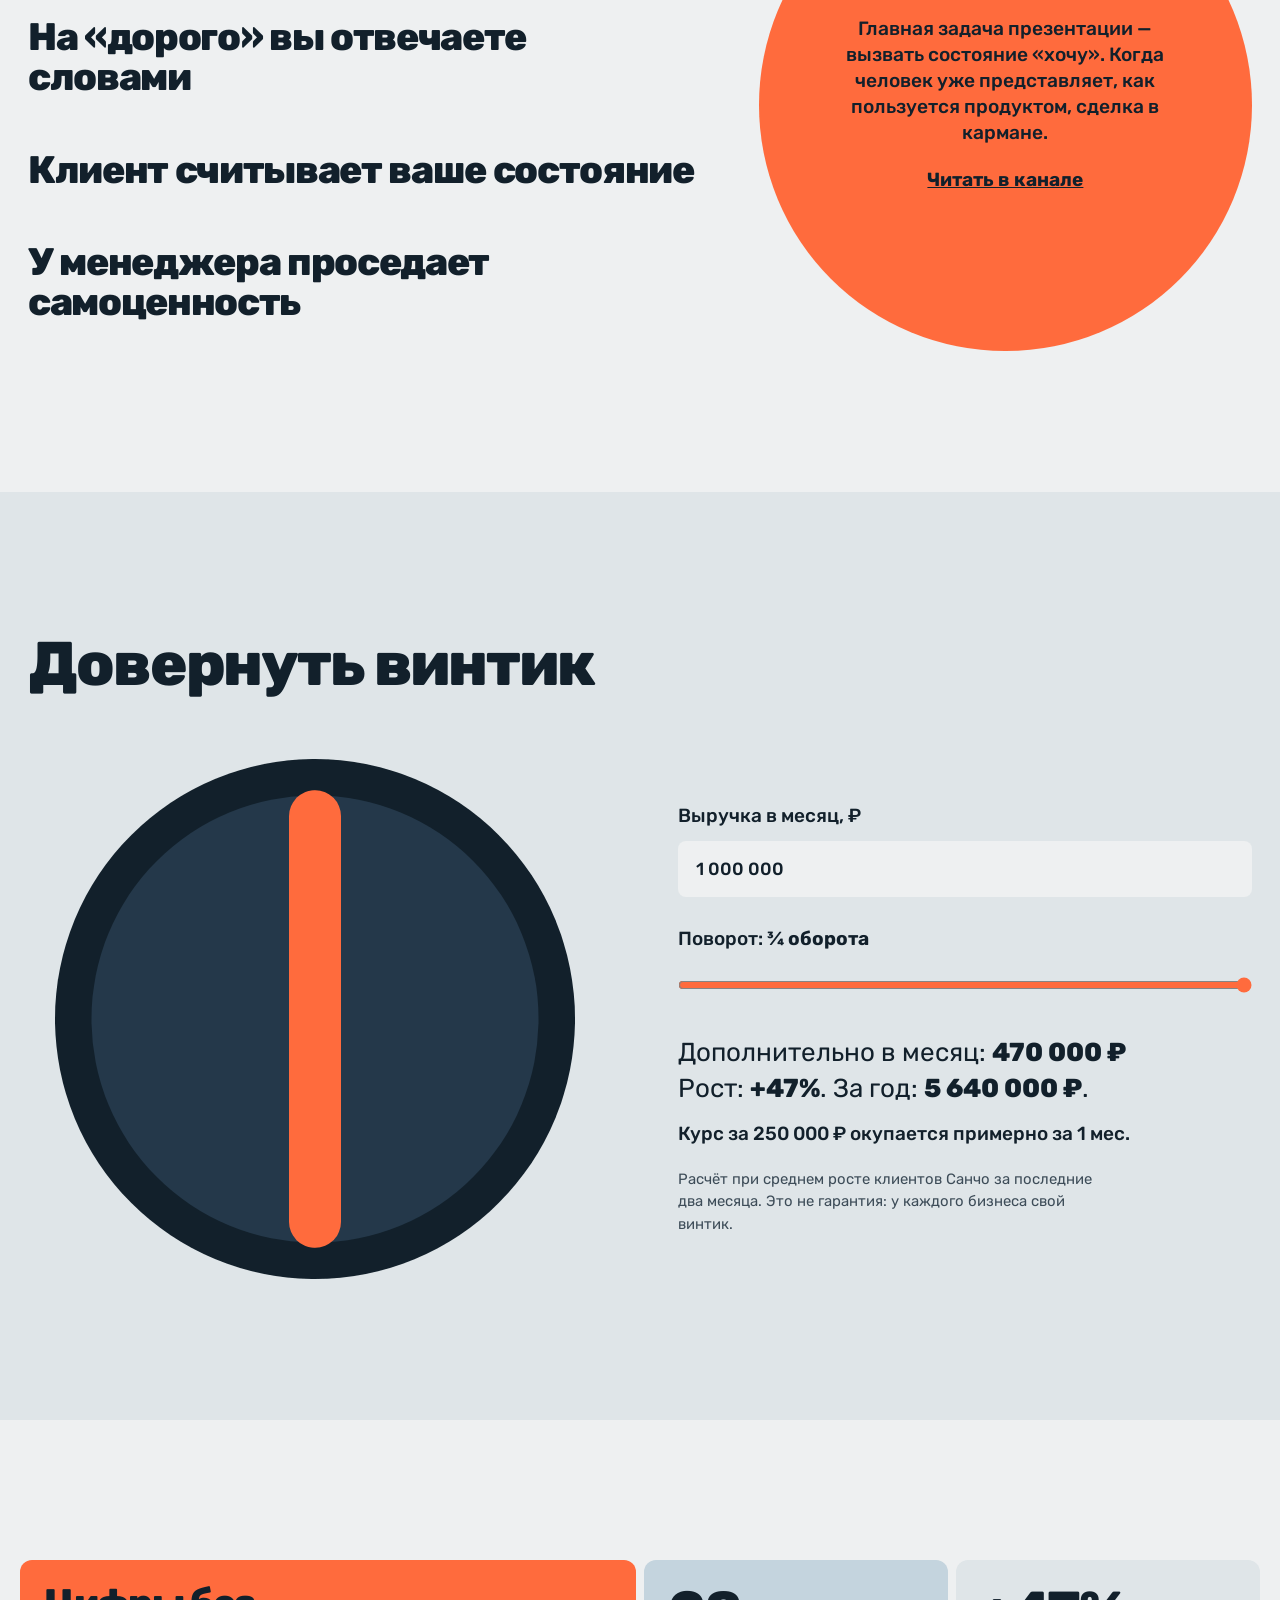
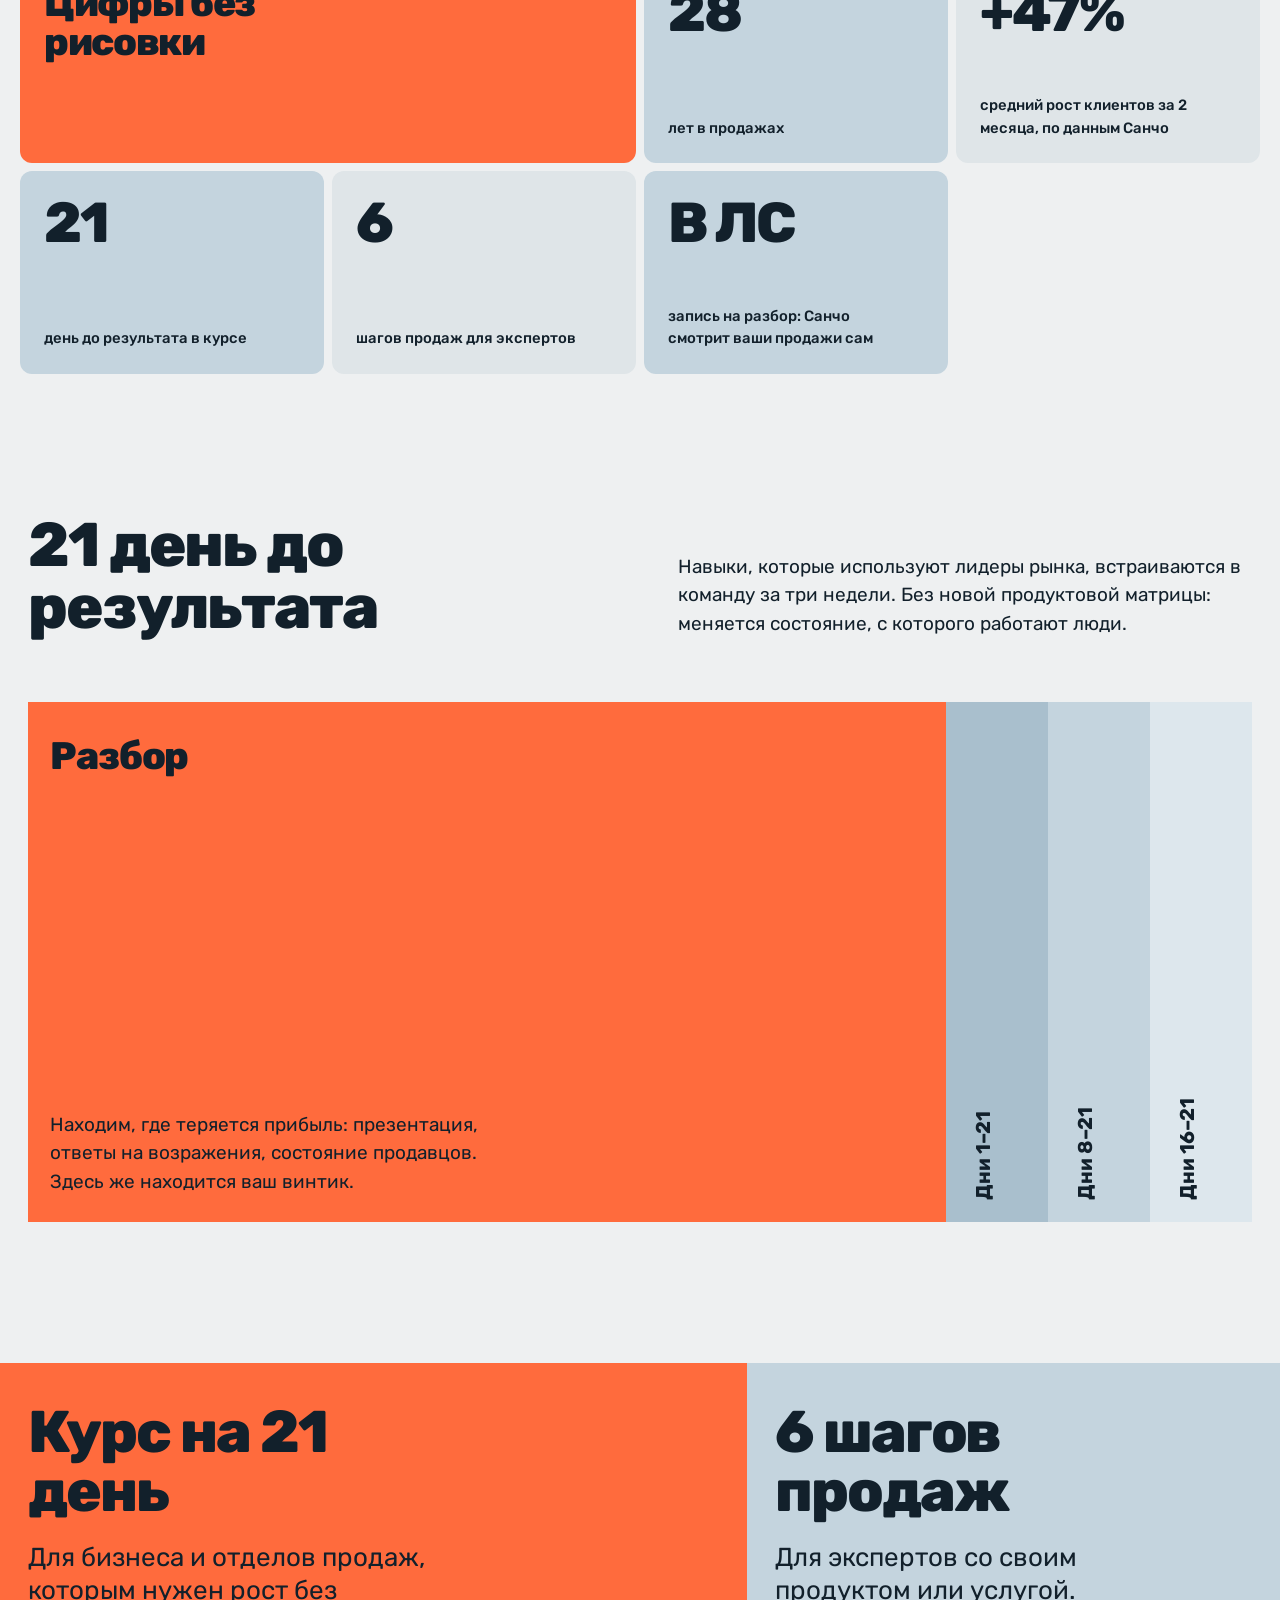
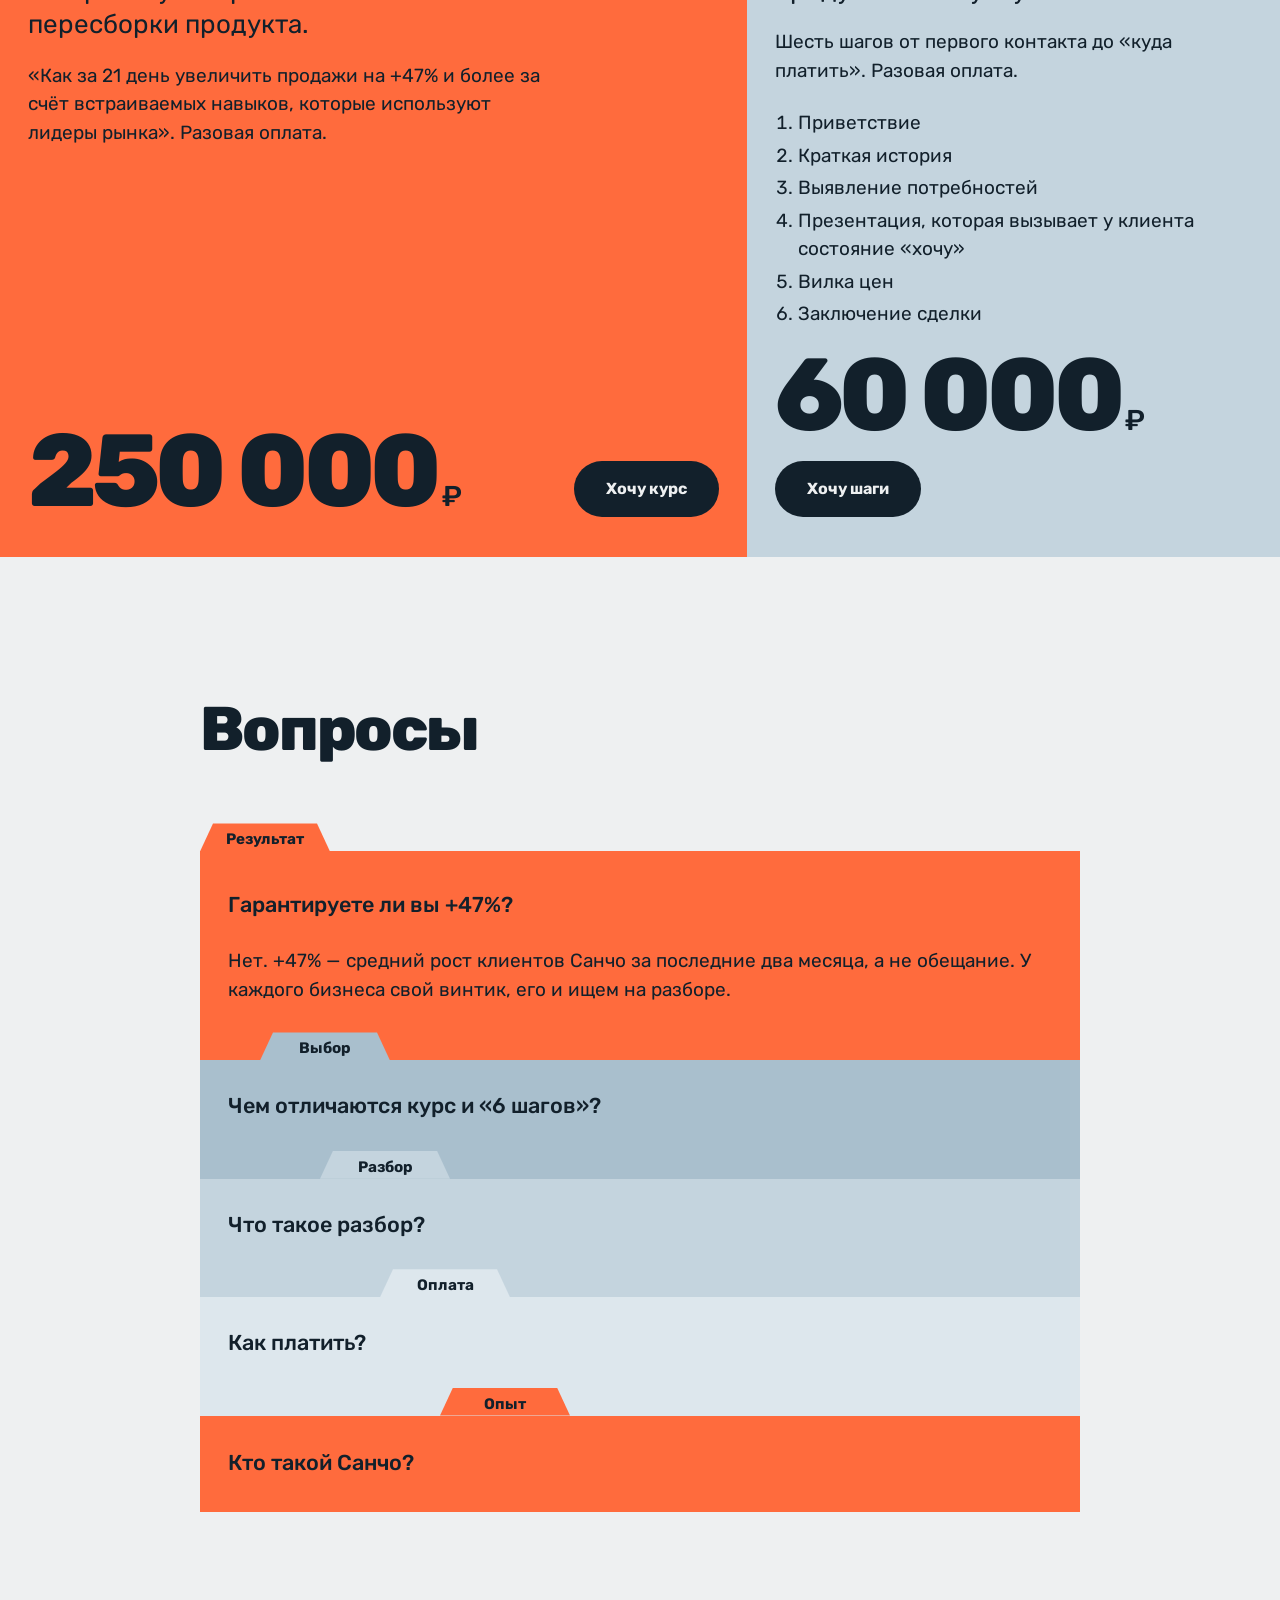
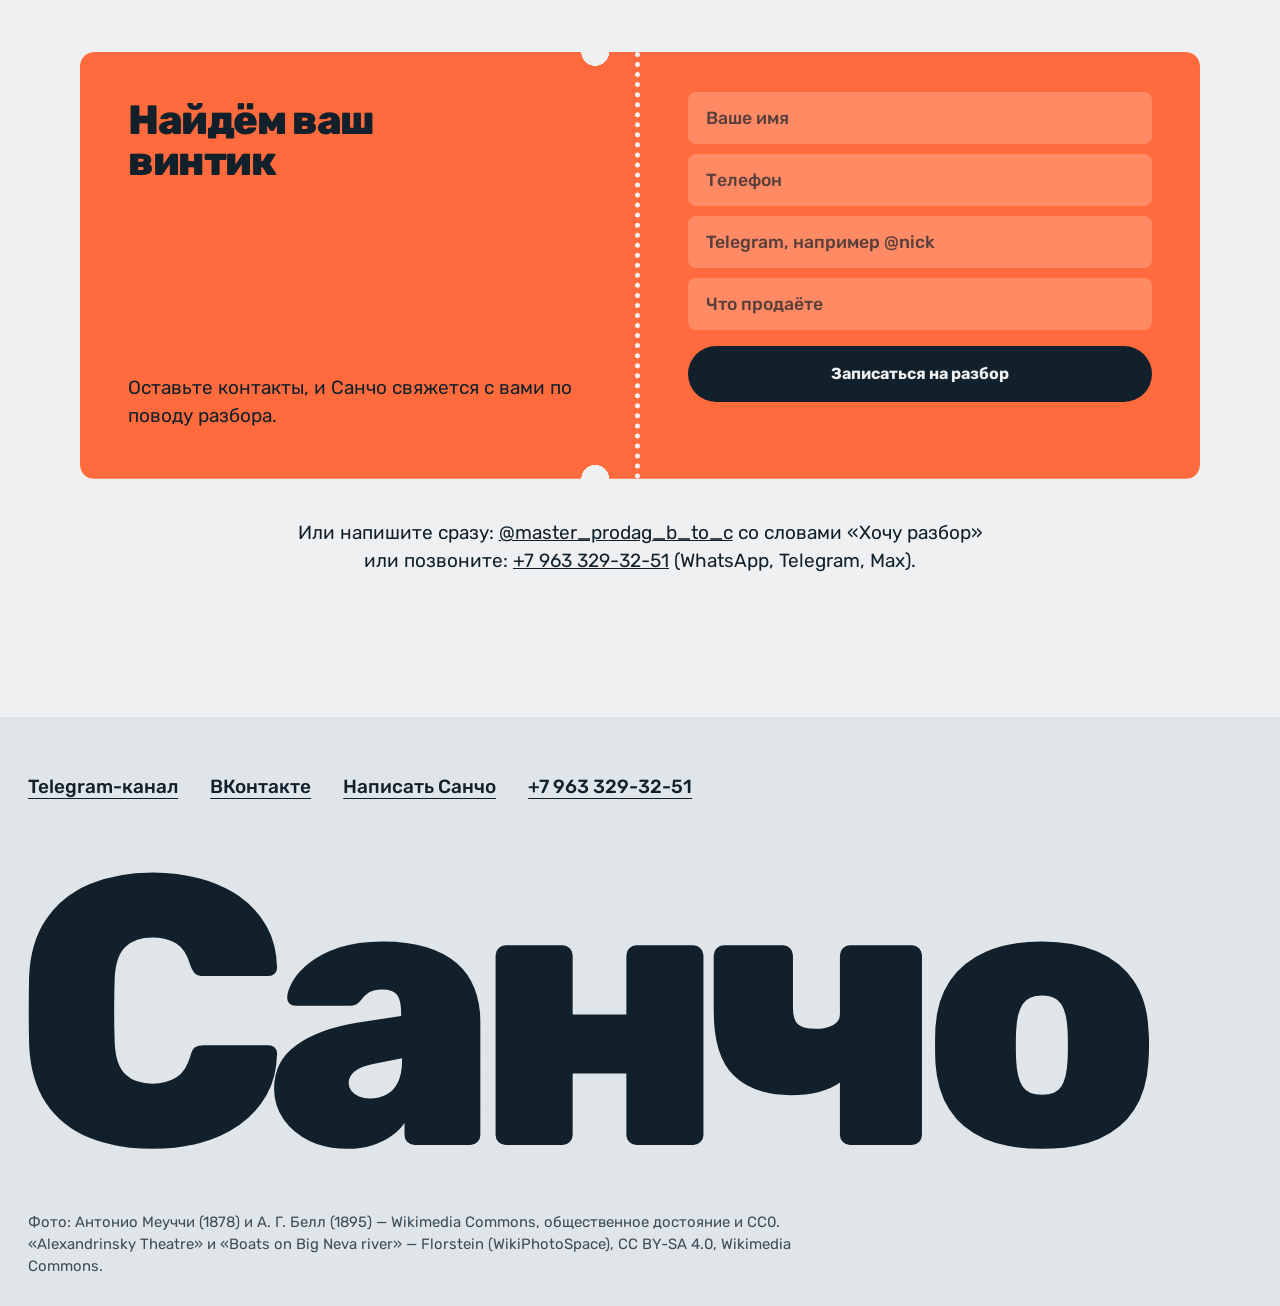
==== commit efb0833c: "remove drawn screwdriver per client" ====
--- a/index.html
+++ b/index.html
@@ -60,7 +60,7 @@
       </div>
     </div>
     <div class="about__pics">
-      <figure class="disc disc--big reveal"><img src="img/sancho-stand.jpg" width="1000" height="1500" alt="Санчо, консультант по продажам" loading="lazy"><svg class="driver" viewBox="0 0 400 60" aria-hidden="true"><rect x="6" y="14" width="128" height="32" rx="16" fill="var(--accent)"/><rect x="30" y="14" width="6" height="32" fill="var(--ink)"/><rect x="50" y="14" width="6" height="32" fill="var(--ink)"/><rect x="70" y="14" width="6" height="32" fill="var(--ink)"/><rect x="130" y="24" width="250" height="12" fill="#8fa4b2"/><path d="M380 20h14v20h-14z" fill="#8fa4b2"/></svg></figure>
+      <figure class="disc disc--big reveal"><img src="img/sancho-stand.jpg" width="1000" height="1500" alt="Санчо, консультант по продажам" loading="lazy"></figure>
       <figure class="disc reveal"><img src="img/meucci.jpg" width="960" height="1158" alt="Антонио Меуччи, портрет 1878 года" loading="lazy"></figure>
       <figure class="disc reveal"><img src="img/bell.jpg" width="960" height="1422" alt="Александр Грэм Белл, портрет 1895 года" loading="lazy"></figure>
     </div>
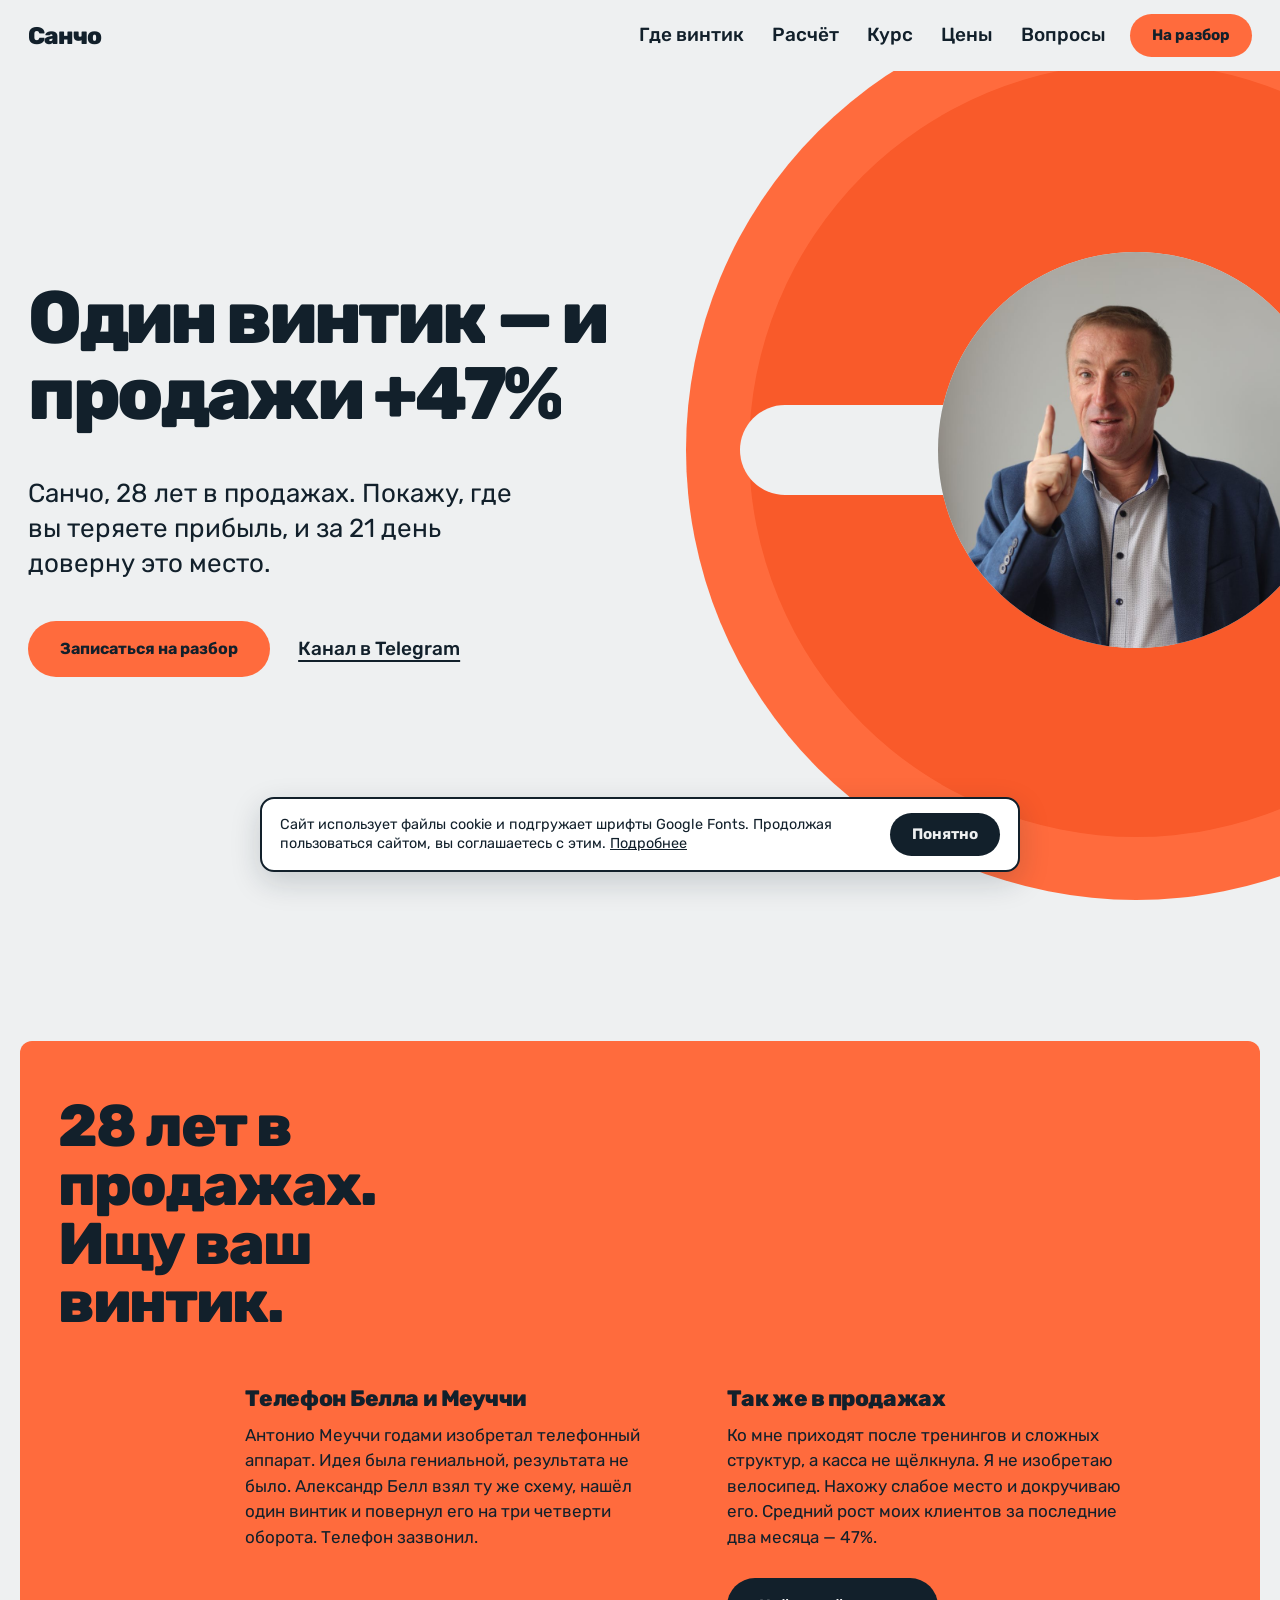
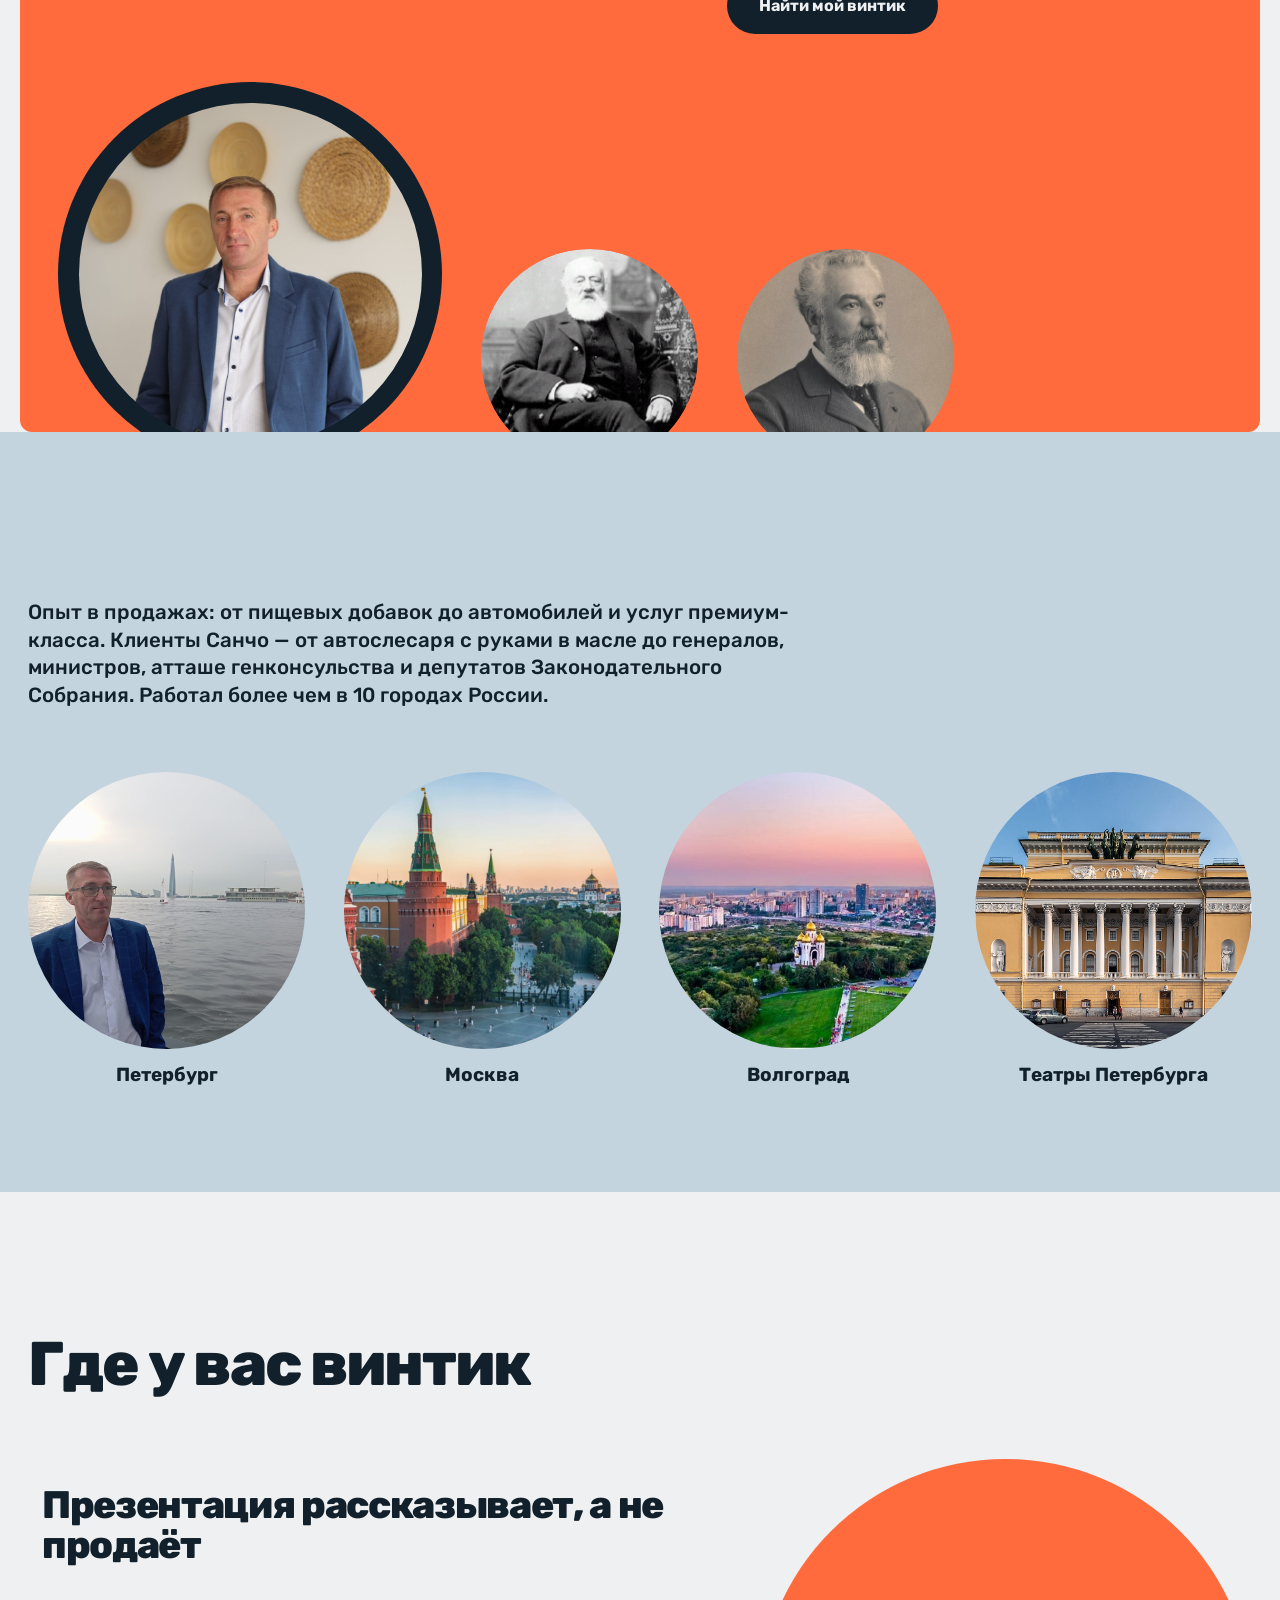
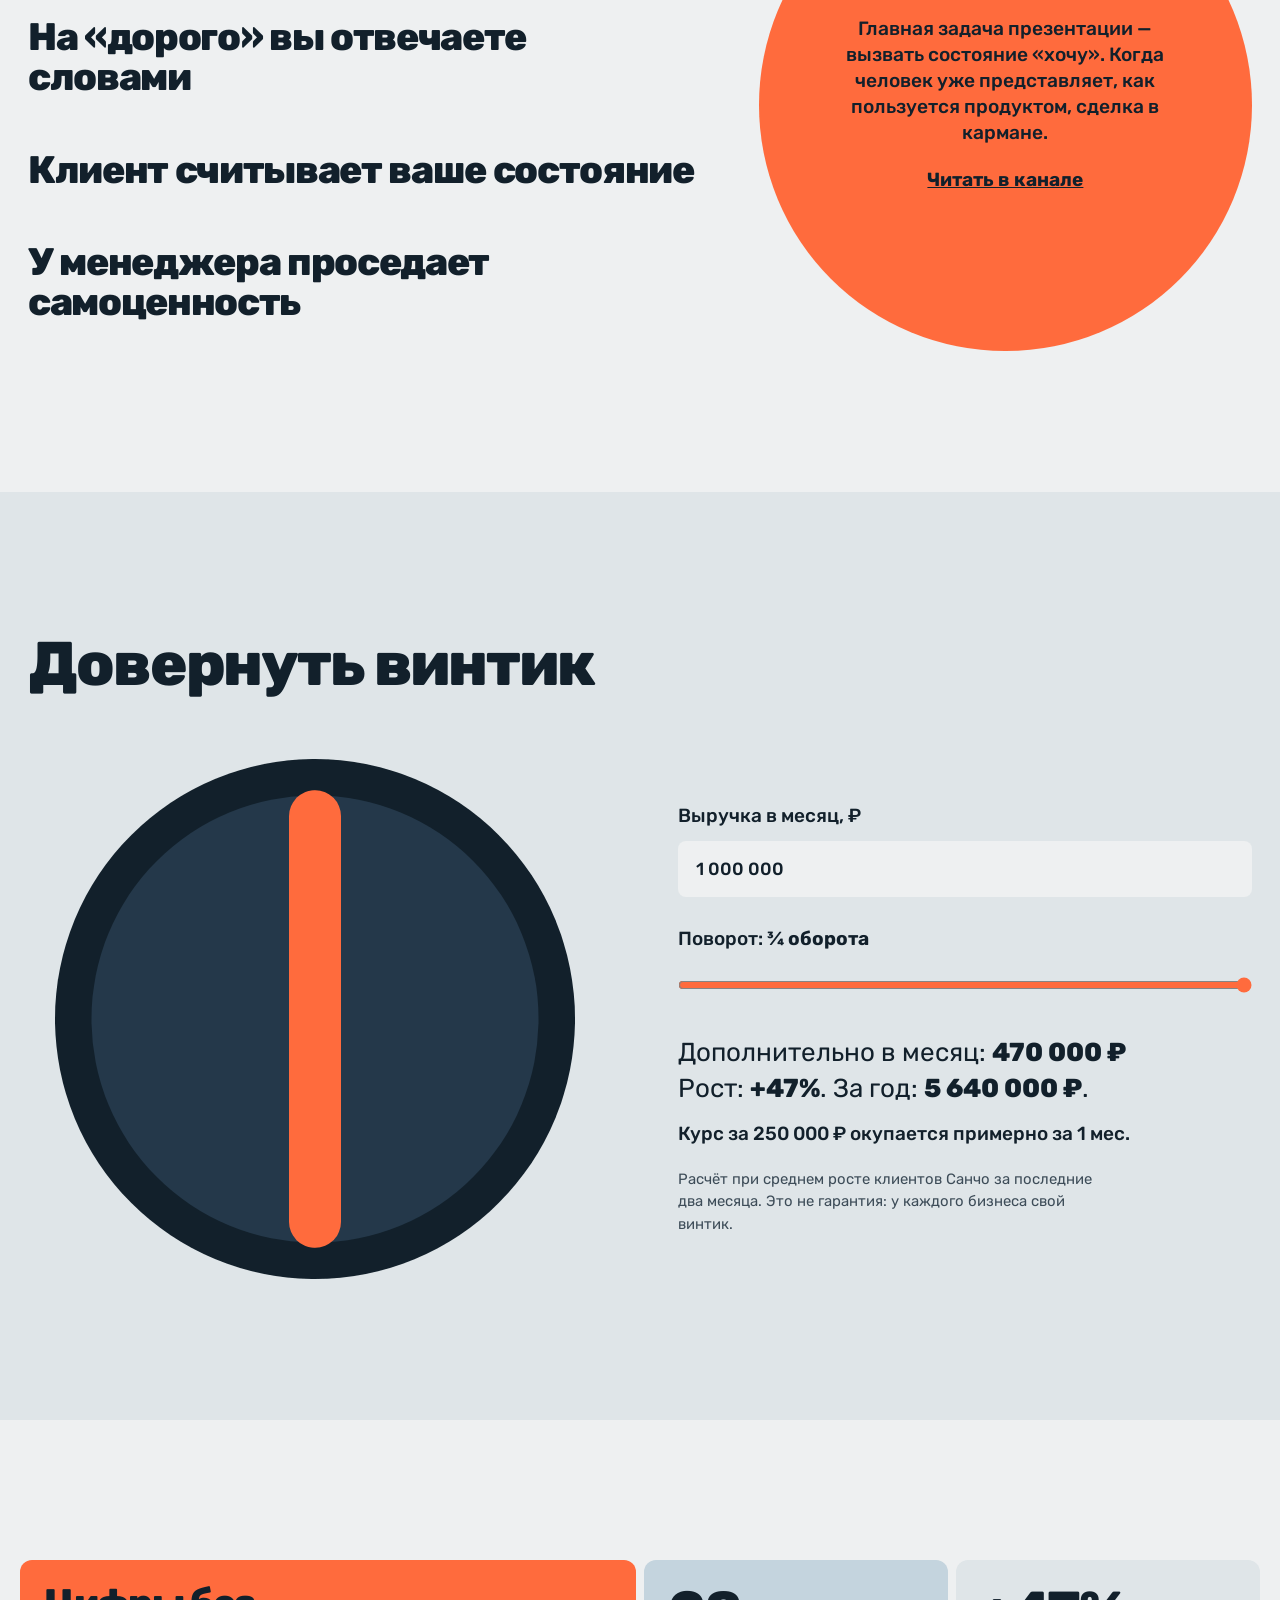
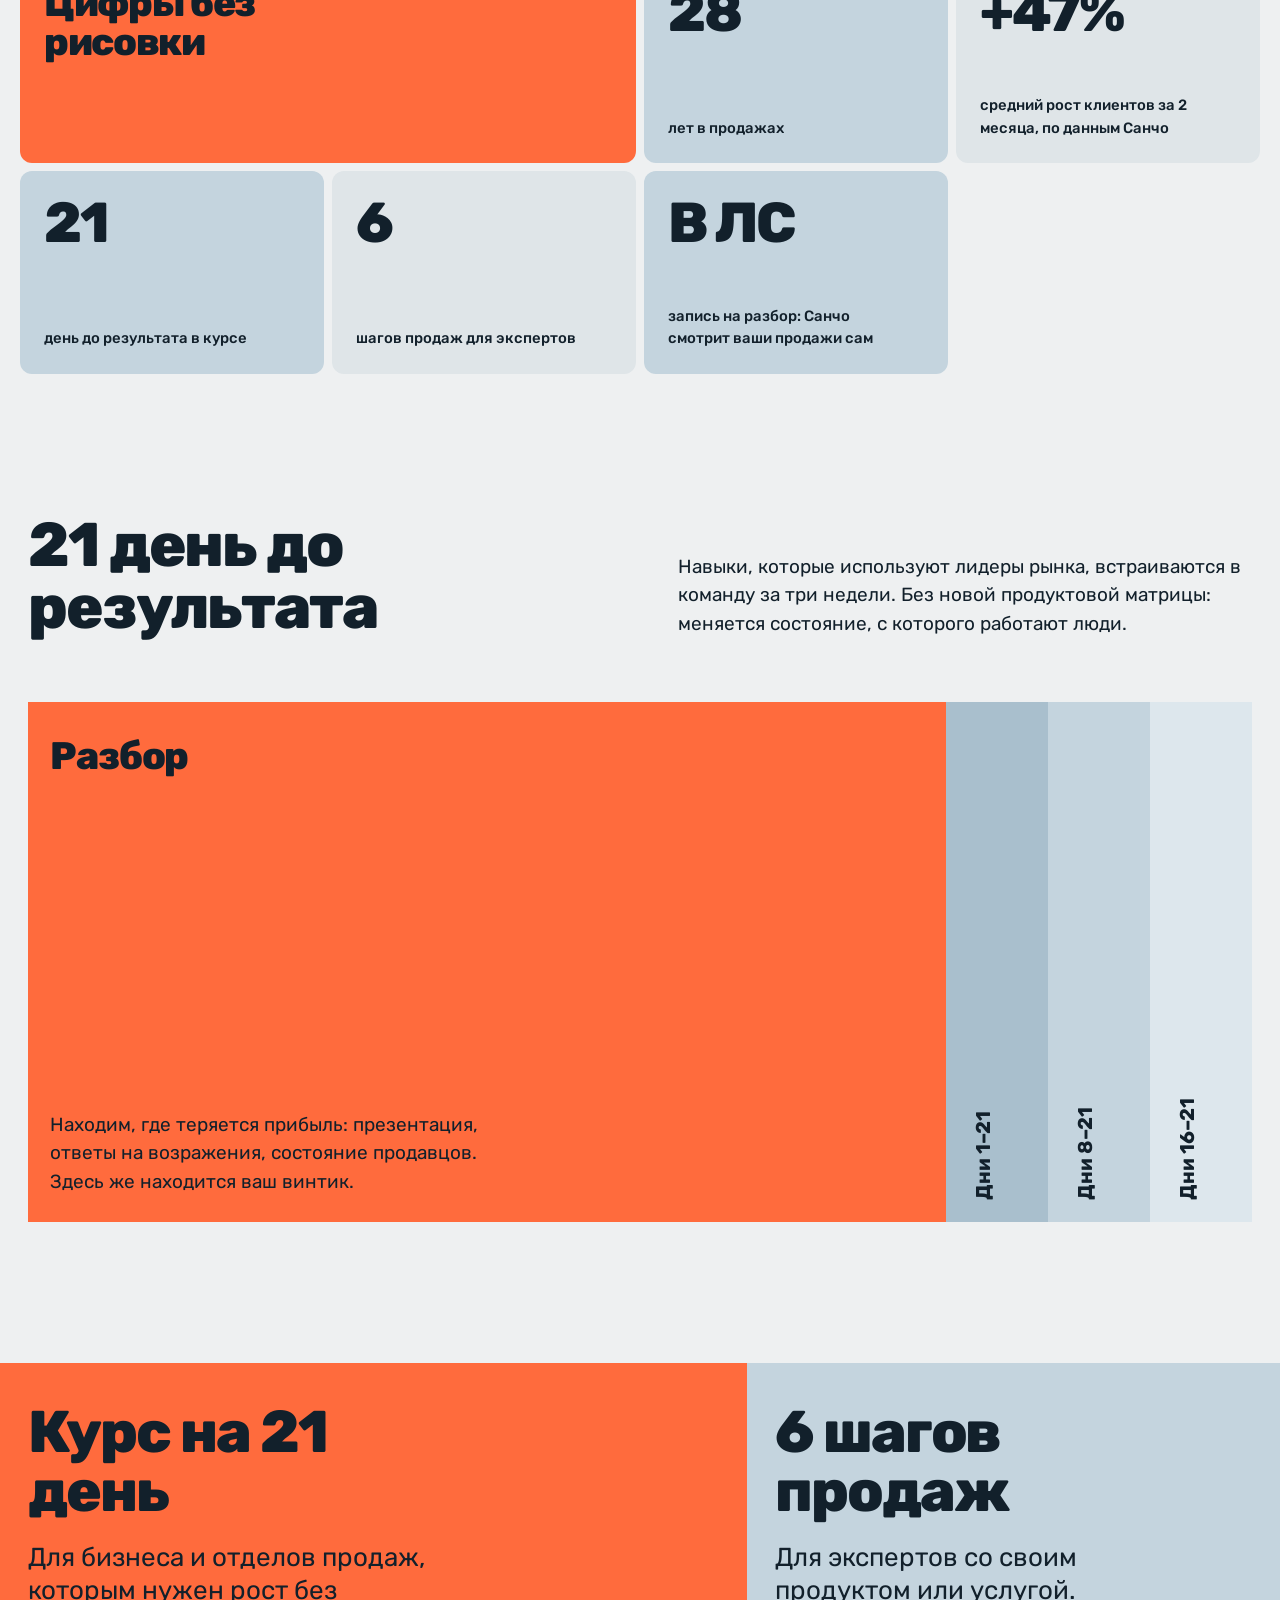
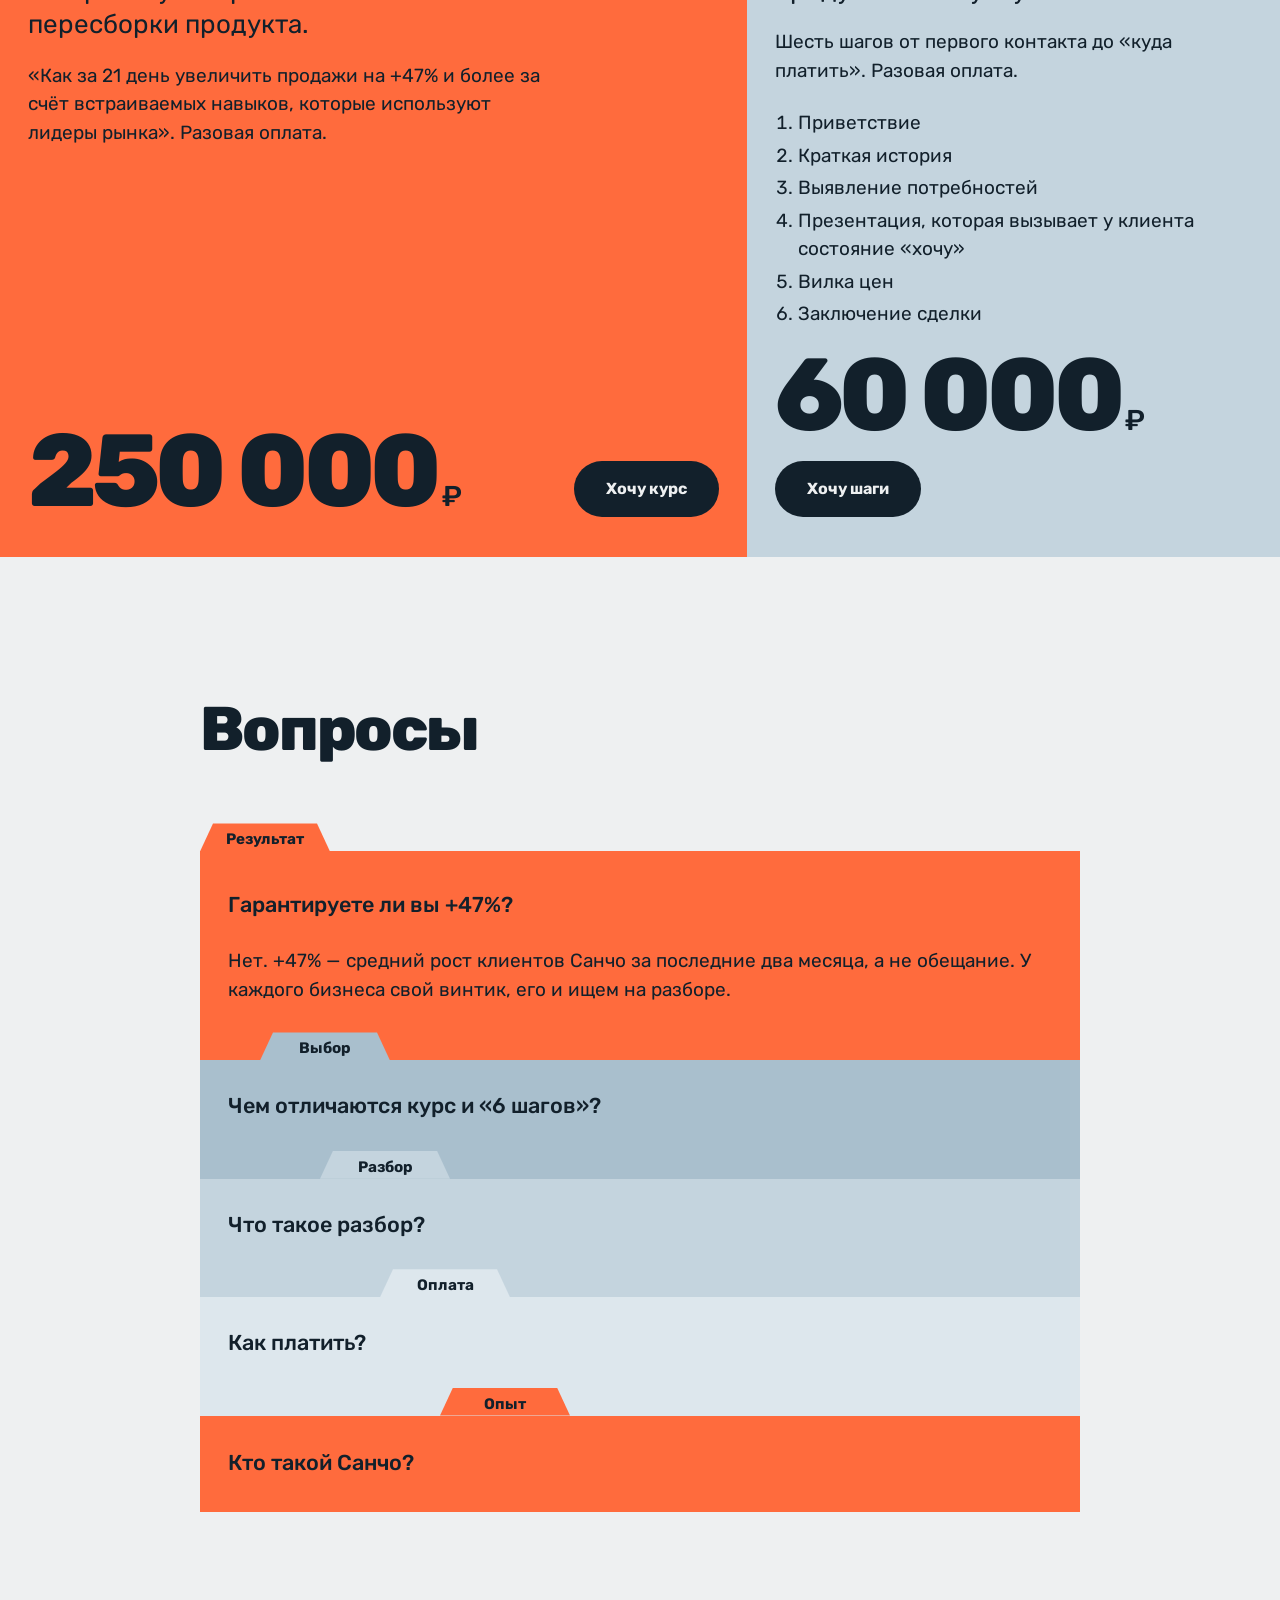
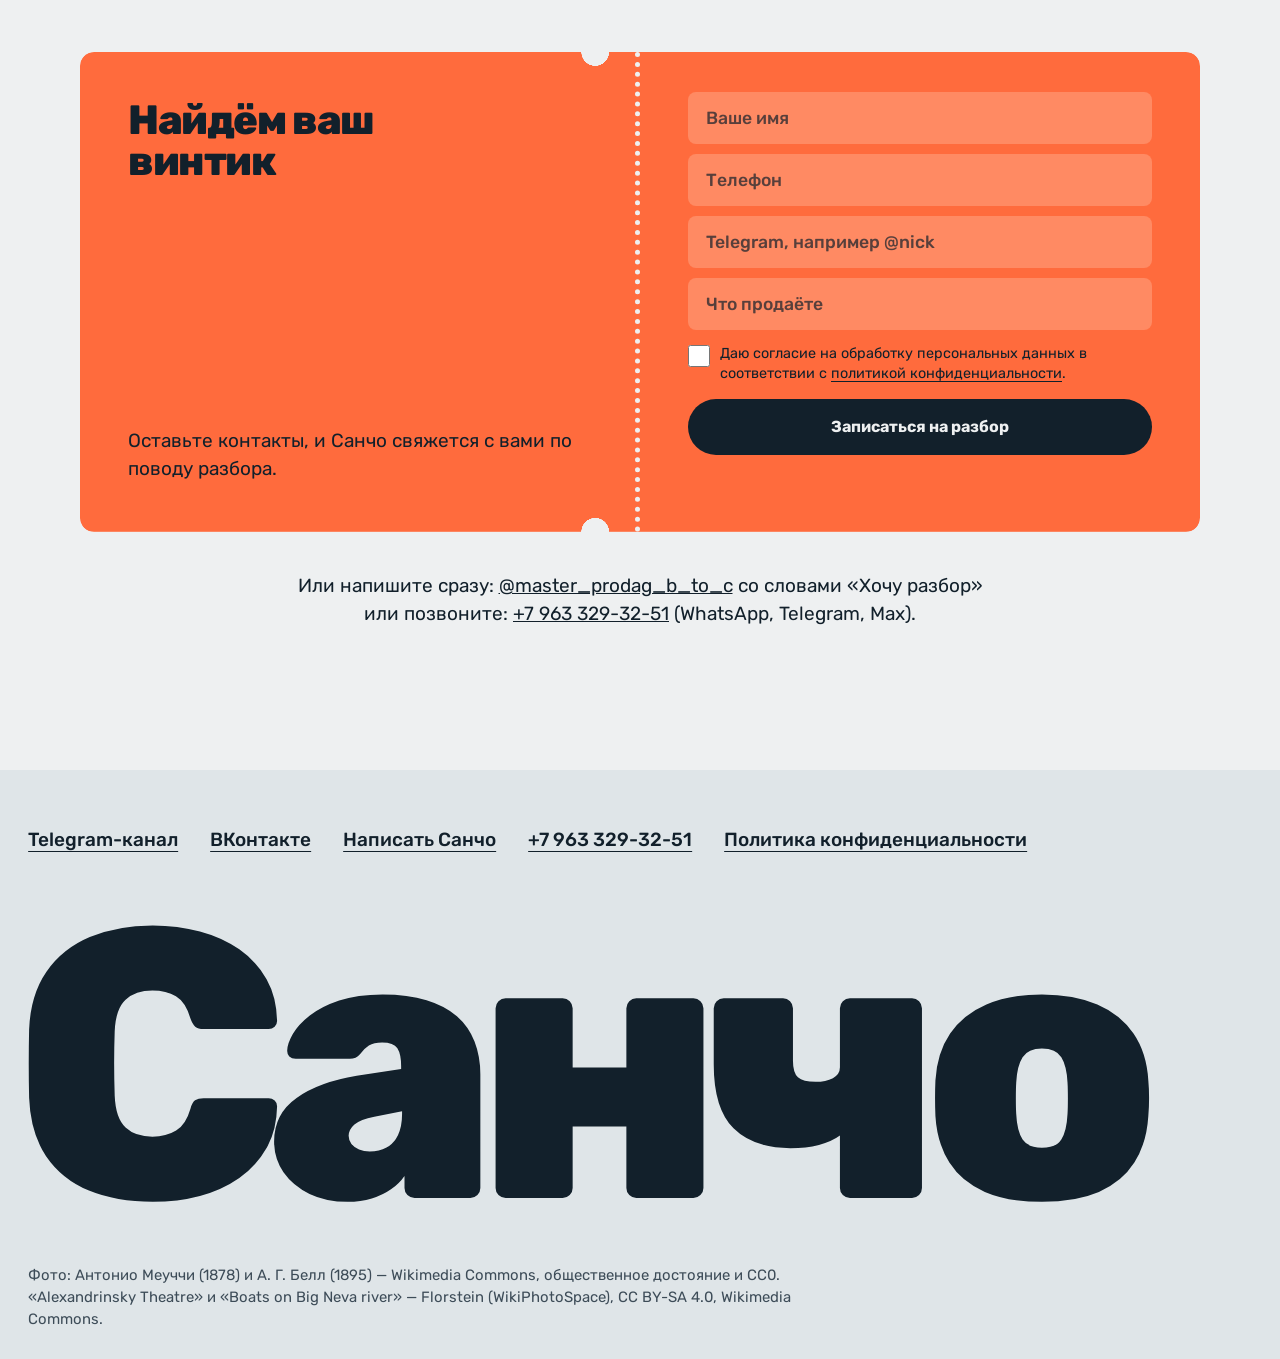
==== commit f5450487: "Пакет Старт: SEO, политика конфиденциальности, согласие и cookie, страница проекта Co-Authored-By: C" ====
--- a/index.html
+++ b/index.html
@@ -3,8 +3,29 @@
 <head>
 <meta charset="utf-8">
 <meta name="viewport" content="width=device-width, initial-scale=1">
-<title>Санчо — найду, что докрутить в ваших продажах</title>
-<meta name="description" content="Санчо, 28 лет в продажах. Находит, что докрутить в ваших продажах, и доворачивает это за 21 день. Онлайн-курс и «6 шагов продаж» для экспертов.">
+<title>Санчо — консультант по продажам: курс на 21 день и «6 шагов продаж»</title>
+<meta name="description" content="Санчо, 28 лет в продажах, Санкт-Петербург. Находит, что докрутить в ваших продажах, и доворачивает это за 21 день. Онлайн-курс и «6 шагов продаж» для экспертов.">
+<meta name="robots" content="index,follow,max-image-preview:large">
+<link rel="canonical" href="https://xn--80a0adj6a.online/">
+<link rel="icon" href="img/avatar.jpg" type="image/jpeg">
+<meta name="theme-color" content="#eef0f1">
+<meta property="og:type" content="website">
+<meta property="og:site_name" content="Санчо">
+<meta property="og:locale" content="ru_RU">
+<meta property="og:url" content="https://xn--80a0adj6a.online/">
+<meta property="og:title" content="Санчо — найду, что докрутить в ваших продажах">
+<meta property="og:description" content="28 лет в продажах. Находит слабое место и доворачивает его за 21 день. Курс и «6 шагов продаж».">
+<meta property="og:image" content="https://xn--80a0adj6a.online/img/sancho-point.jpg">
+<meta property="og:image:alt" content="Санчо поднимает палец: один винтик">
+<meta name="twitter:card" content="summary_large_image">
+<script type="application/ld+json">
+{"@context":"https://schema.org","@graph":[
+{"@type":"WebSite","@id":"https://xn--80a0adj6a.online/#site","url":"https://xn--80a0adj6a.online/","name":"Санчо","inLanguage":"ru-RU","publisher":{"@id":"https://xn--80a0adj6a.online/#person"}},
+{"@type":"Person","@id":"https://xn--80a0adj6a.online/#person","name":"Санчо","jobTitle":"Консультант по продажам","description":"28 лет в продажах. Находит слабое место в продажах и доворачивает его за 21 день.","url":"https://xn--80a0adj6a.online/","image":"https://xn--80a0adj6a.online/img/sancho-point.jpg","telephone":"+7 963 329-32-51","address":{"@type":"PostalAddress","addressLocality":"Санкт-Петербург","addressCountry":"RU"},"knowsAbout":["Продажи","Презентация продукта","Работа с возражениями"],"sameAs":["https://t.me/Sancho_cell_78","https://vk.ru/prodazhi_sancho"]},
+{"@type":"Service","name":"Курс на 21 день","provider":{"@id":"https://xn--80a0adj6a.online/#person"},"areaServed":"RU","offers":{"@type":"Offer","price":"250000","priceCurrency":"RUB","url":"https://xn--80a0adj6a.online/#price"}},
+{"@type":"Service","name":"6 шагов продаж","provider":{"@id":"https://xn--80a0adj6a.online/#person"},"areaServed":"RU","offers":{"@type":"Offer","price":"60000","priceCurrency":"RUB","url":"https://xn--80a0adj6a.online/#price"}}
+]}
+</script>
 <link rel="preconnect" href="https://fonts.googleapis.com">
 <link rel="preconnect" href="https://fonts.gstatic.com" crossorigin>
 <link href="https://fonts.googleapis.com/css2?family=Rubik:wght@400;500;700;800&display=swap" rel="stylesheet">
@@ -185,6 +206,7 @@
       <input class="field" id="f-contact" name="contact" placeholder="Telegram, например @nick">
       <label class="sr" for="f-product">Что продаёте</label>
       <input class="field" id="f-product" name="product" placeholder="Что продаёте">
+      <label class="consent" for="f-consent"><input type="checkbox" id="f-consent" name="consent" value="yes" required><span>Даю согласие на обработку персональных данных в соответствии с <a href="privacy.html" target="_blank" rel="noopener">политикой конфиденциальности</a>.</span></label>
       <button class="submit" type="submit">Записаться на разбор</button>
       <p class="form__ok" id="formMsg" role="status"></p>
     </form>
@@ -200,11 +222,16 @@
     <a href="https://vk.ru/prodazhi_sancho" target="_blank" rel="noopener">ВКонтакте</a>
     <a href="https://t.me/master_prodag_b_to_c" target="_blank" rel="noopener">Написать Санчо</a>
     <a href="tel:+79633293251">+7 963 329-32-51</a>
+    <a href="privacy.html">Политика конфиденциальности</a>
   </div>
   <div class="foot__big" aria-hidden="true">Санчо</div>
   <p class="foot__credit">Фото: Антонио Меуччи (1878) и А. Г. Белл (1895) — Wikimedia Commons, общественное достояние и CC0. «Alexandrinsky Theatre» и «Boats on Big Neva river» — Florstein (WikiPhotoSpace), CC BY-SA 4.0, Wikimedia Commons.</p>
 </footer>
 
+<div class="cookie" id="cookie" role="region" aria-label="Файлы cookie" hidden>
+  <p>Сайт использует файлы cookie и подгружает шрифты Google Fonts. Продолжая пользоваться сайтом, вы соглашаетесь с этим. <a href="privacy.html">Подробнее</a></p>
+  <button type="button" class="cookie__ok" id="cookieOk">Понятно</button>
+</div>
 <script src="script.js"></script>
 </body>
 </html>
--- a/styles.css
+++ b/styles.css
@@ -275,3 +275,21 @@
 
 .about .btn{background:var(--ink);color:var(--bg)}
 .driver{top:12%;left:-2%}
+
+/* consent + cookie */
+.consent{display:flex;gap:10px;align-items:flex-start;font-size:.9rem;line-height:1.35;margin-top:4px}
+.consent input{width:22px;height:22px;flex:none;margin-top:1px;accent-color:var(--ink)}
+.consent a{text-underline-offset:3px}
+.cookie{position:fixed;left:var(--pad);right:var(--pad);bottom:var(--pad);z-index:60;max-width:760px;margin:0 auto;background:#fff;color:var(--ink);border:2px solid var(--ink);border-radius:14px;padding:14px 18px;display:flex;gap:16px;align-items:center;box-shadow:0 10px 30px rgba(18,32,43,.18)}
+.cookie[hidden]{display:none}
+.cookie p{font-size:.9rem;line-height:1.35;max-width:none}
+.cookie__ok{flex:none;font:700 .95rem/1 var(--f);background:var(--ink);color:var(--bg);border:0;border-radius:999px;padding:14px 22px;cursor:pointer}
+@media (max-width:600px){.cookie{flex-direction:column;align-items:stretch;gap:10px}}
+
+/* text pages */
+.doc{max-width:820px;margin:0 auto;padding:110px var(--pad) 80px}
+.doc h1{font-size:clamp(2rem,1.3rem + 3vw,3.4rem);margin-bottom:24px;overflow-wrap:anywhere}
+.doc h2{font-size:1.5rem;letter-spacing:-.02em;max-width:none;margin:36px 0 10px}
+.doc p,.doc li{margin-bottom:10px;max-width:none}
+.doc ul{padding-left:1.2em}
+.doc .todo{background:#fff;border:2px dashed var(--accent);border-radius:8px;padding:2px 8px;font-weight:500}
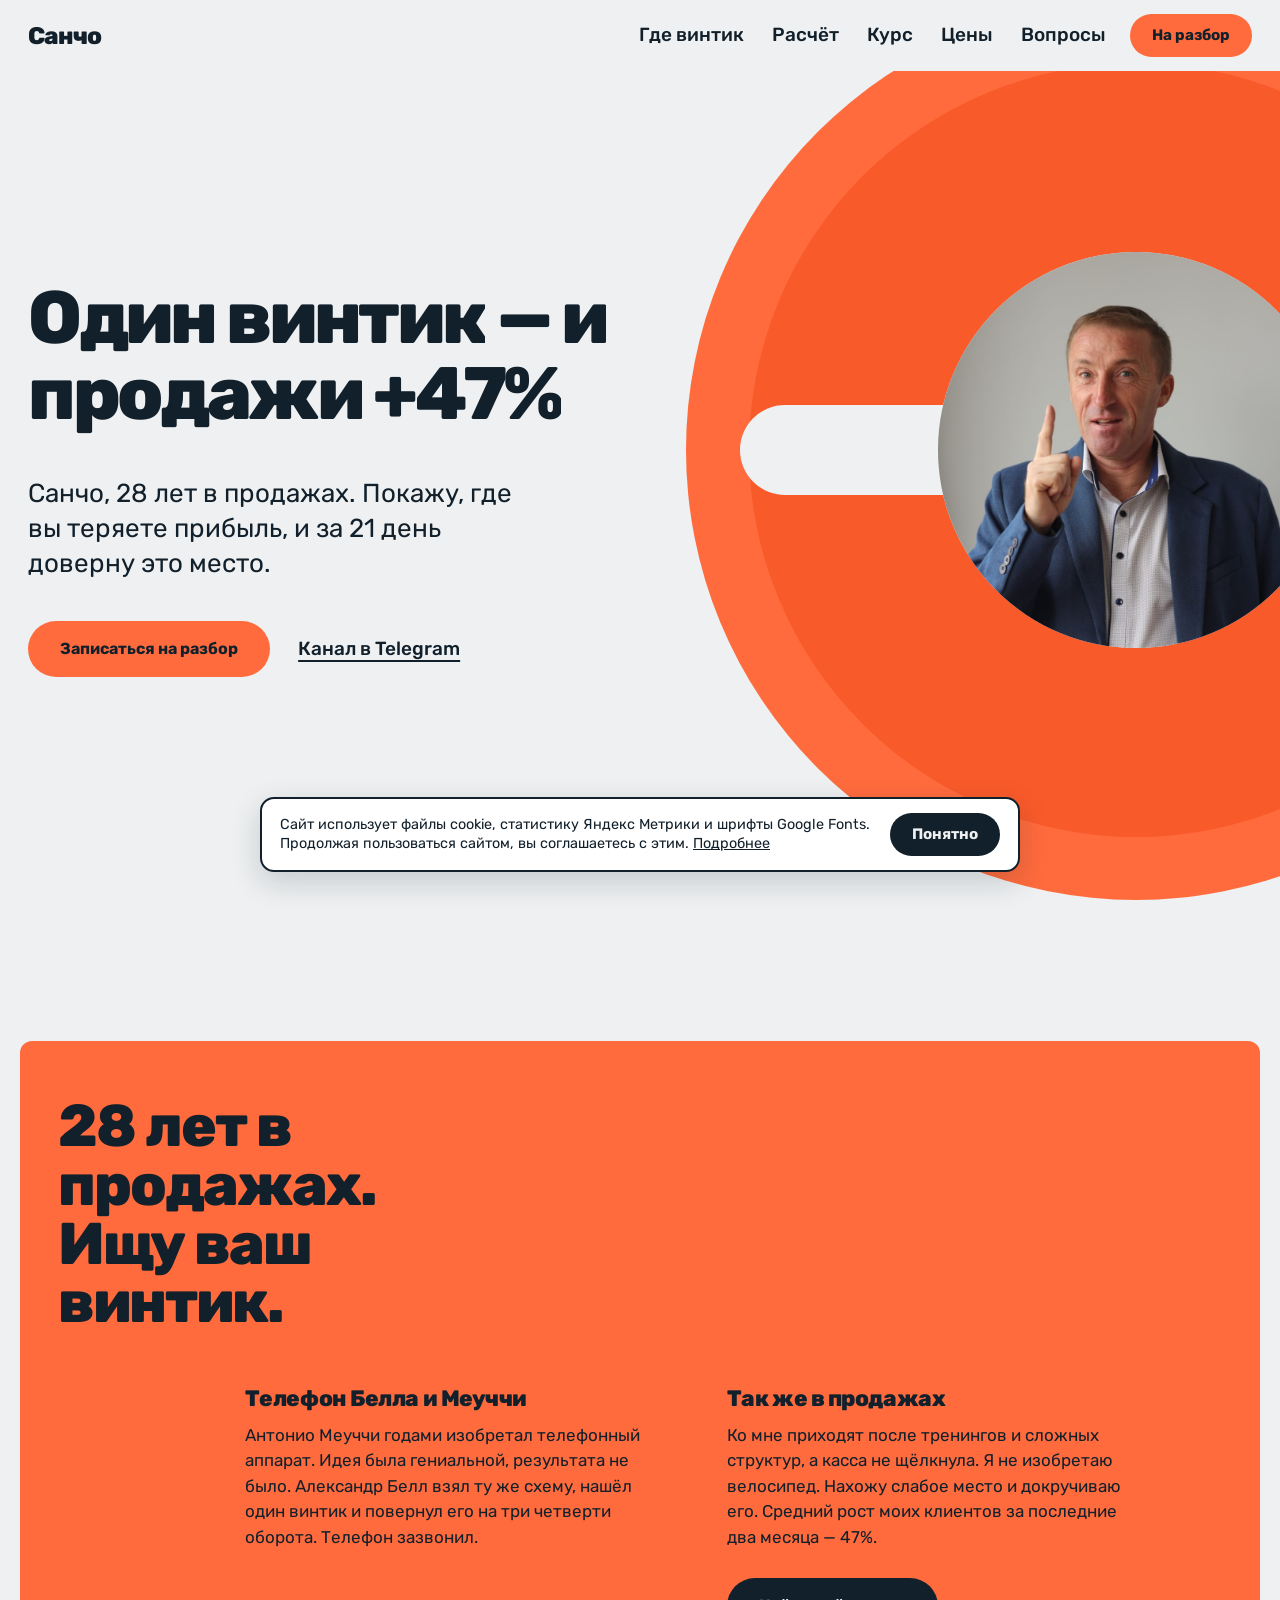
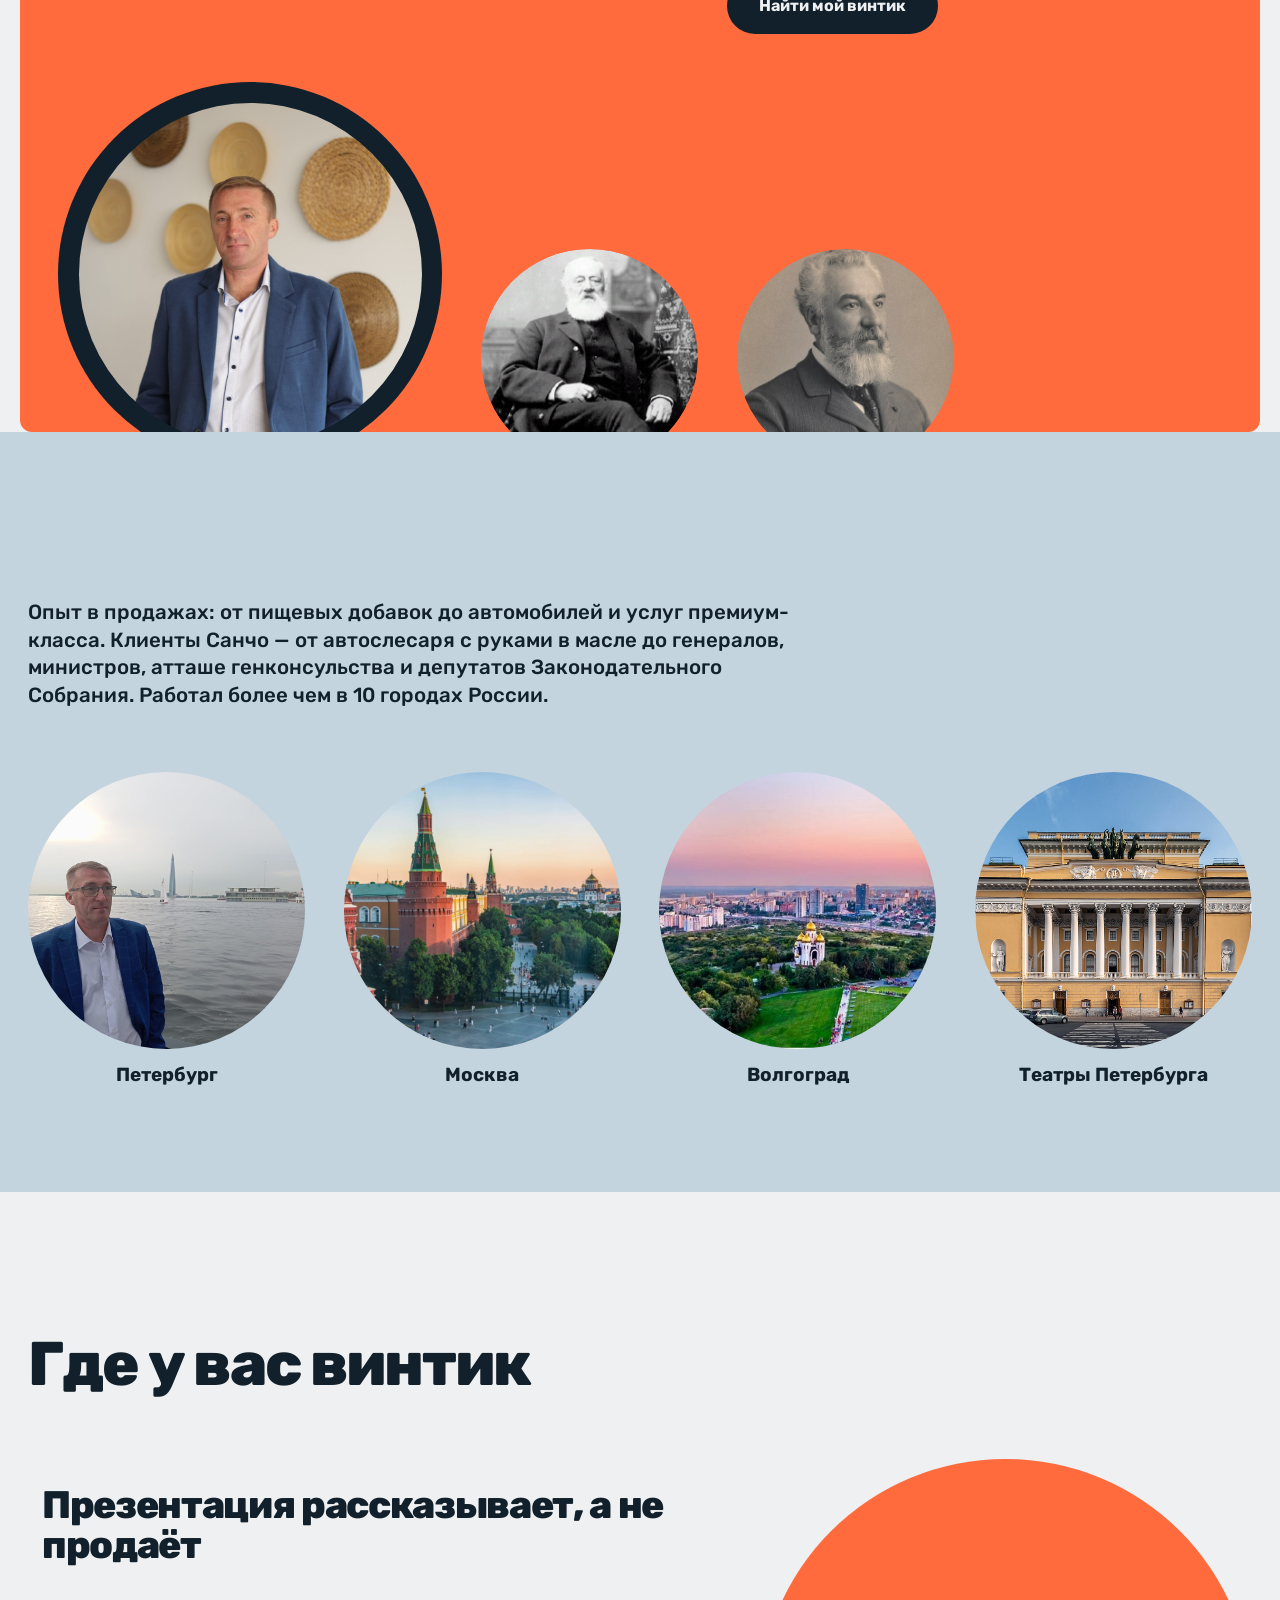
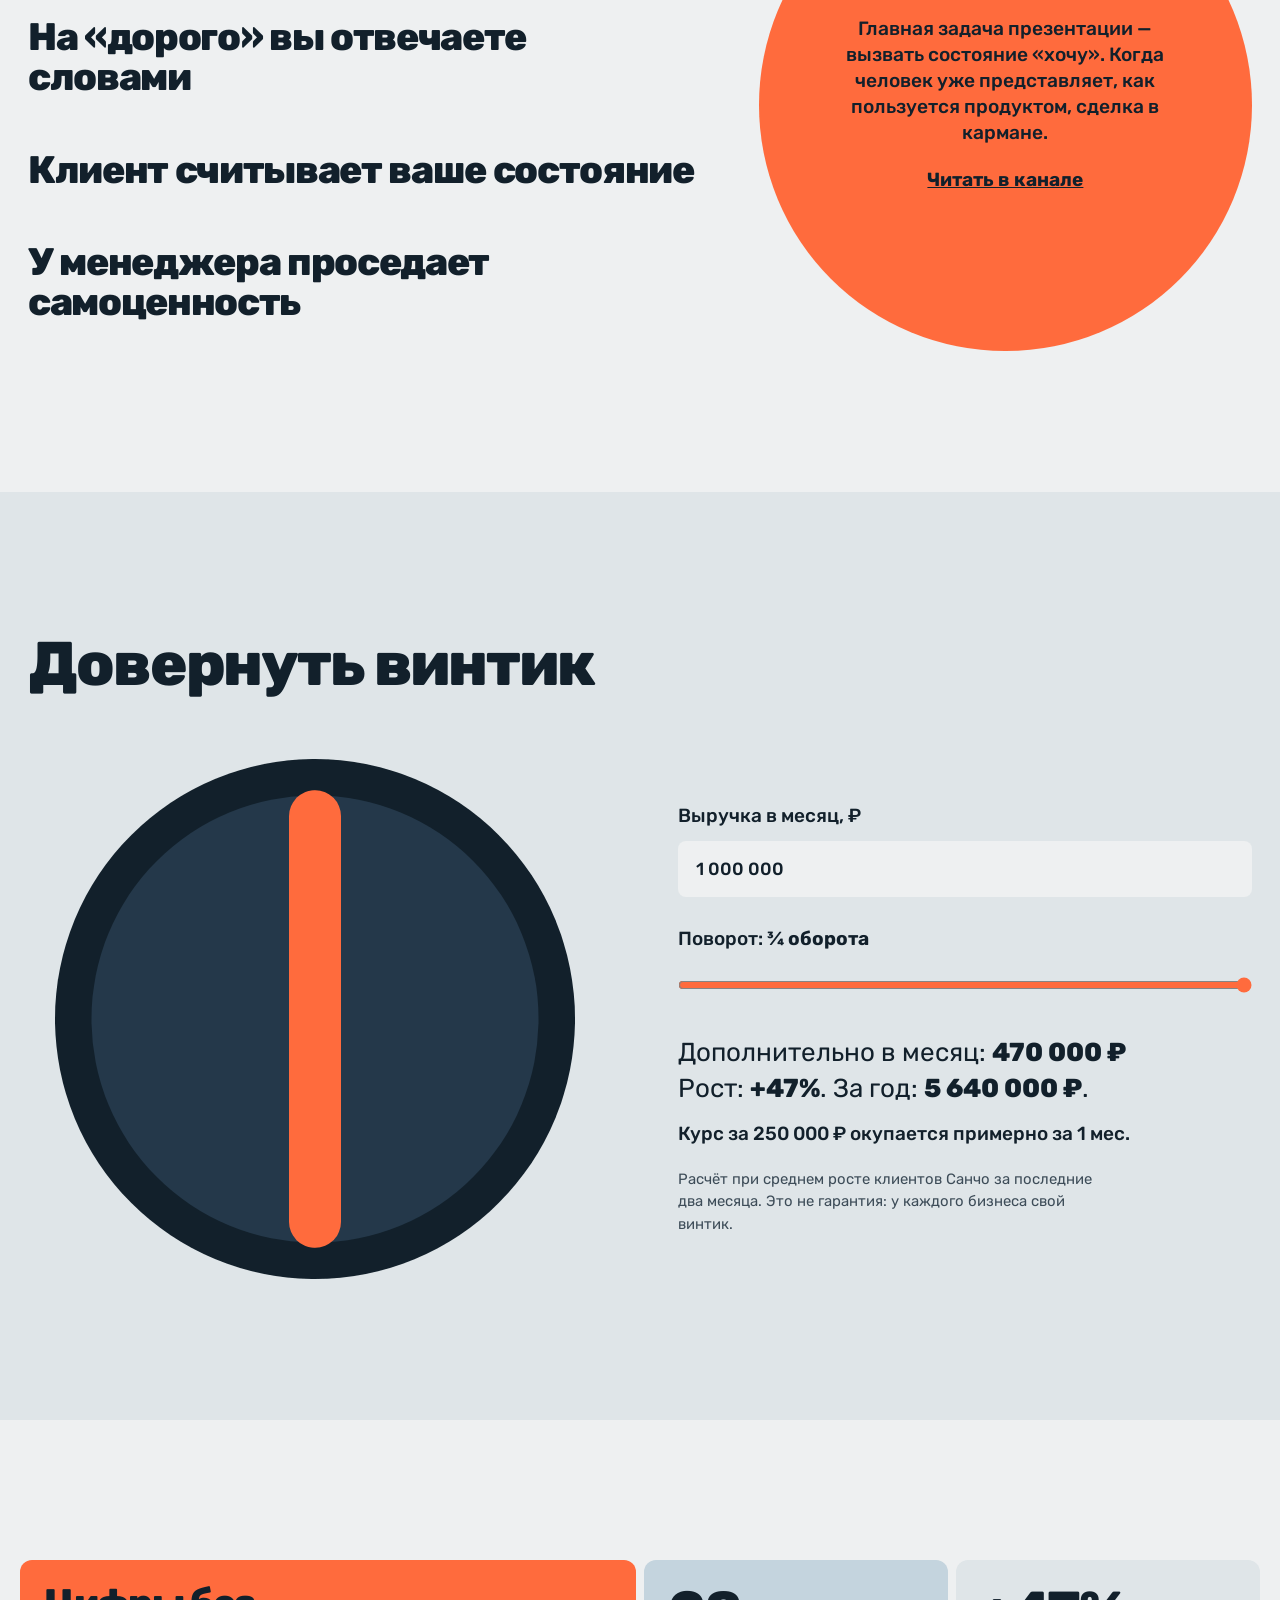
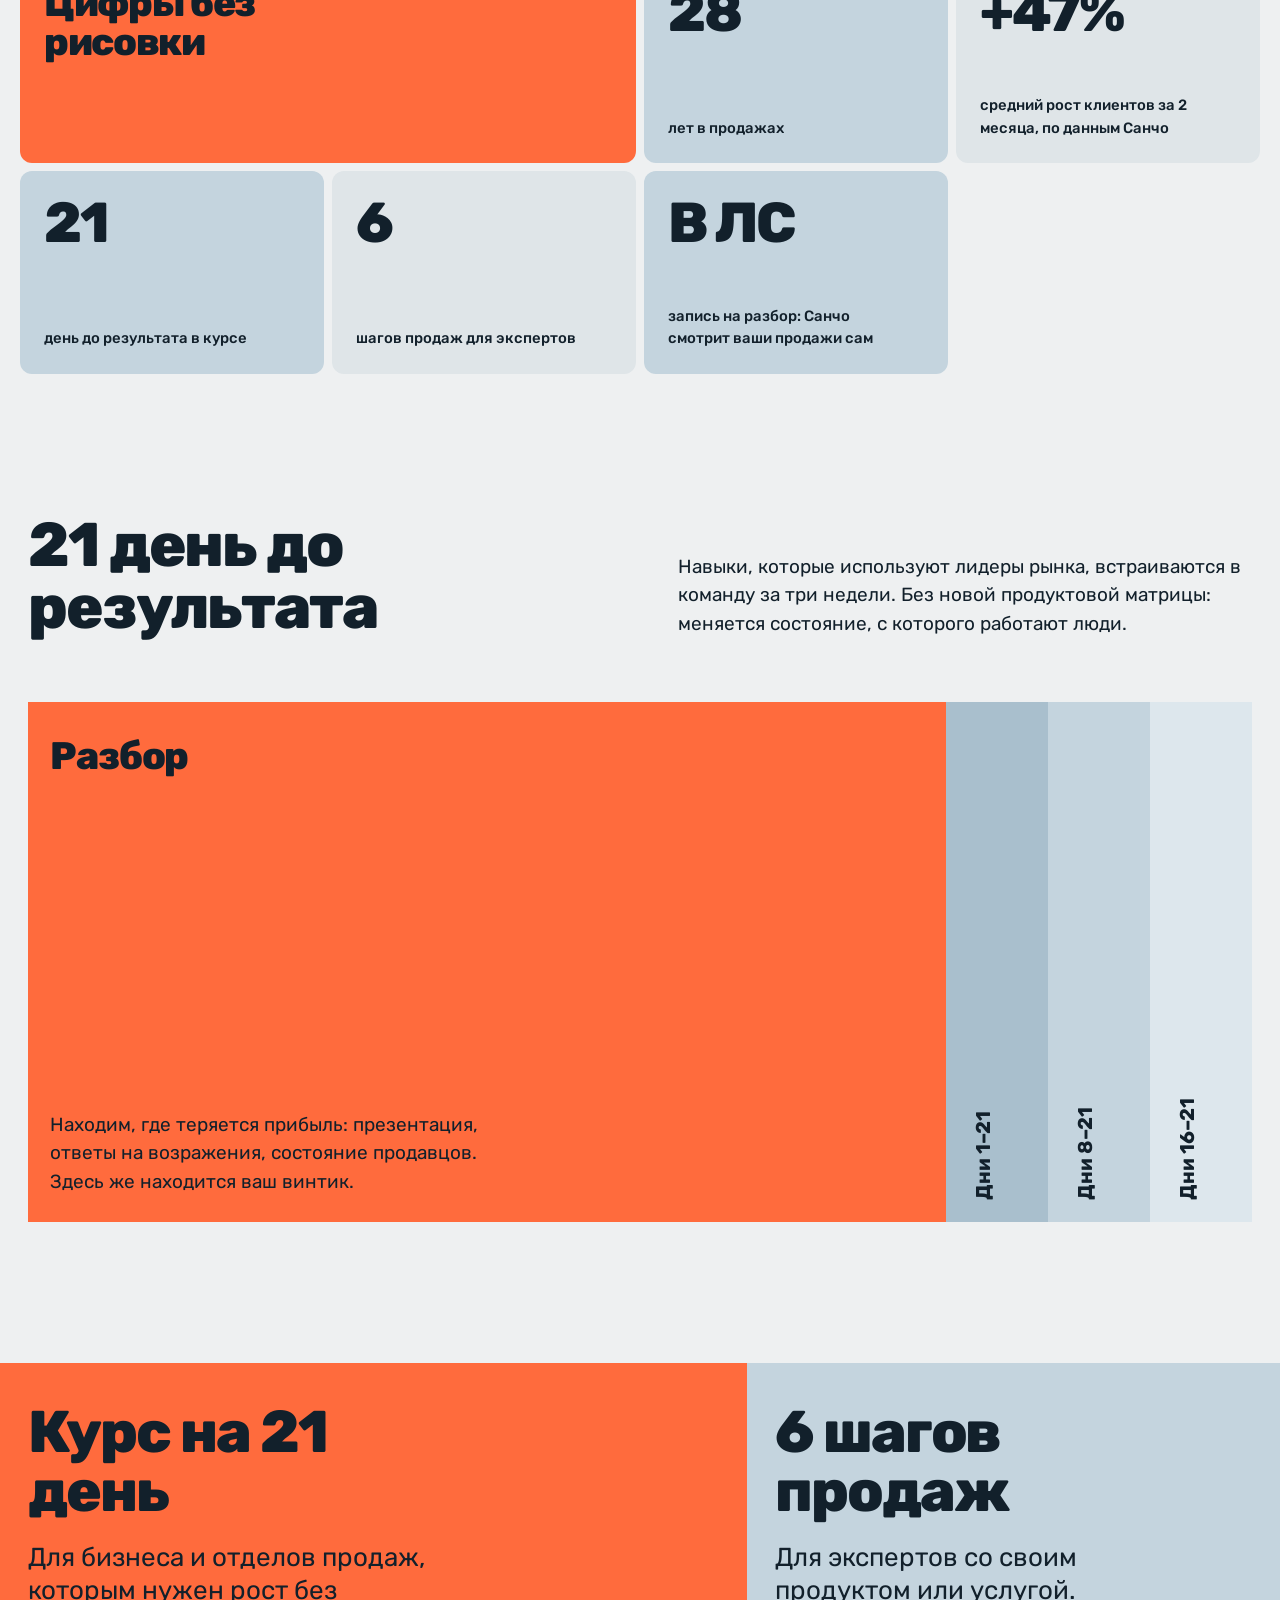
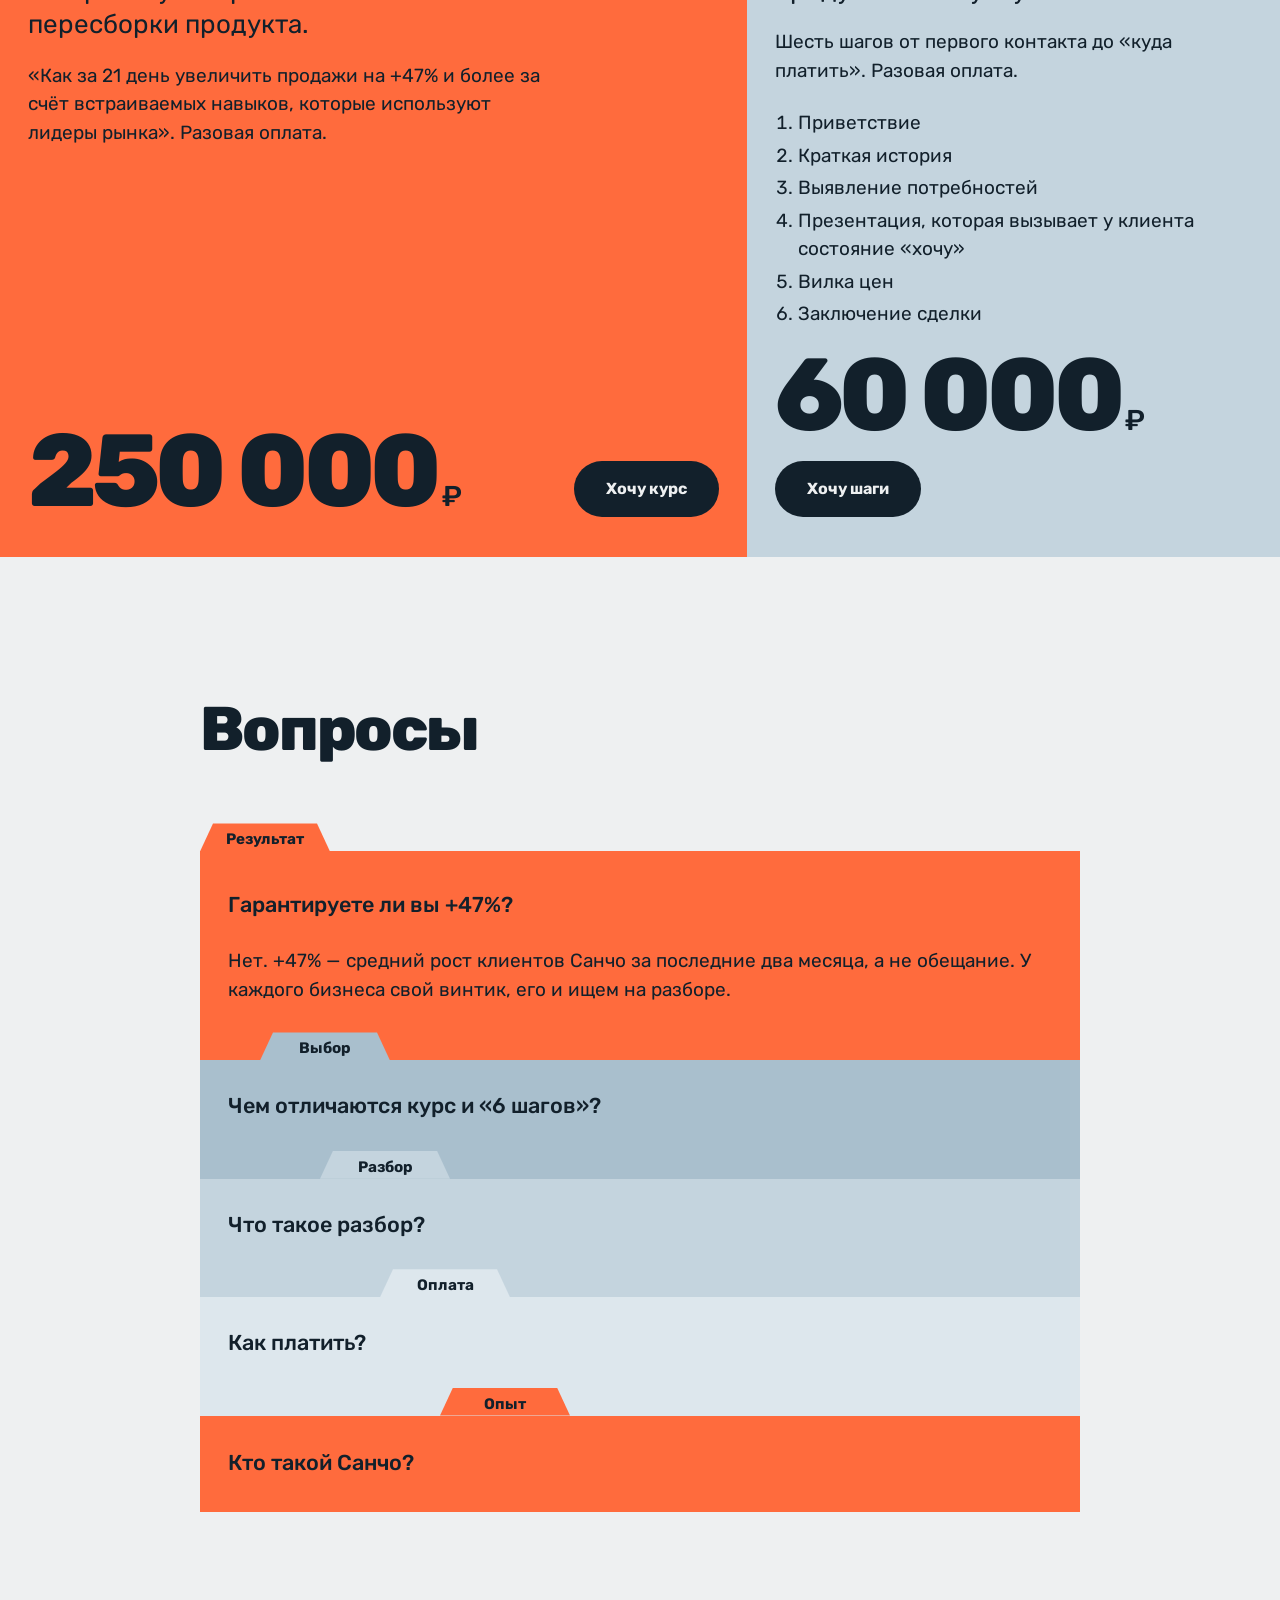
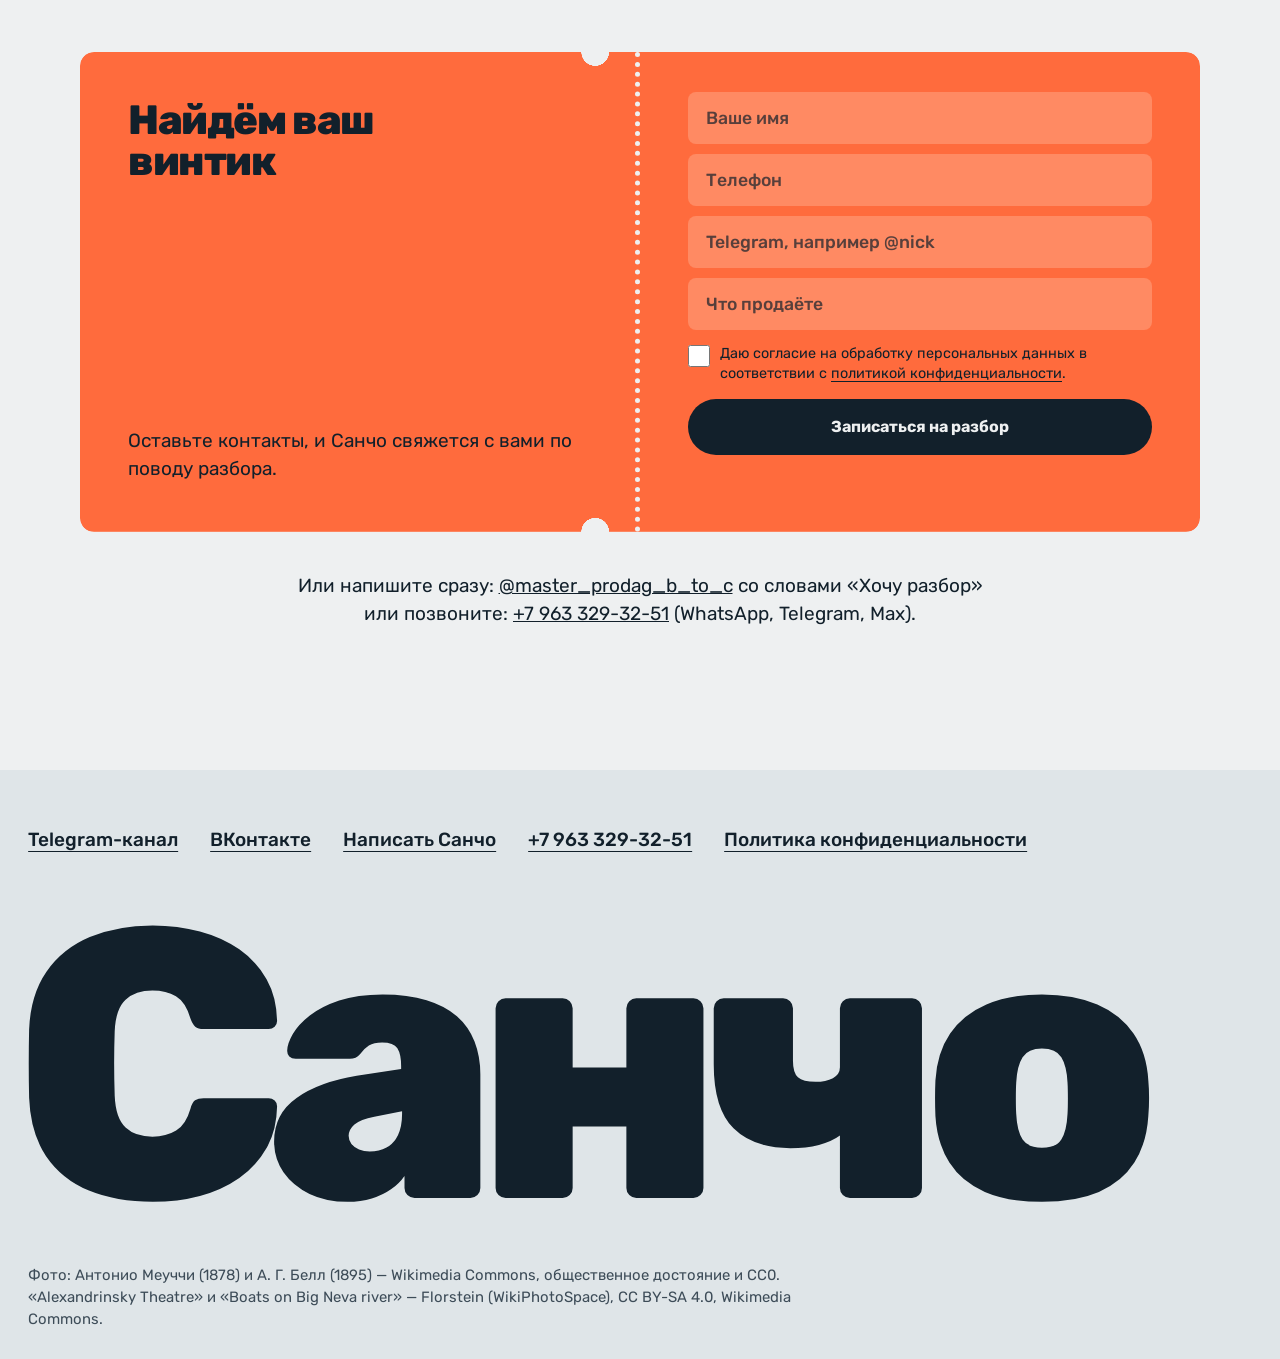
==== commit 7dd08617: "Метрика 114713656, цель lead, файл подтверждения Вебмастера, реквизиты в политике Co-Authored-By: Cl" ====
--- a/index.html
+++ b/index.html
@@ -31,6 +31,8 @@
 <link href="https://fonts.googleapis.com/css2?family=Rubik:wght@400;500;700;800&display=swap" rel="stylesheet">
 <link rel="stylesheet" href="styles.css">
 <script>document.documentElement.classList.add('js')</script>
+<script>(function(m,e,t,r,i,k,a){m[i]=m[i]||function(){(m[i].a=m[i].a||[]).push(arguments)};m[i].l=1*new Date();for(var j=0;j<document.scripts.length;j++){if(document.scripts[j].src===r){return;}}k=e.createElement(t),a=e.getElementsByTagName(t)[0],k.async=1,k.src=r,a.parentNode.insertBefore(k,a)})(window,document,"script","https://mc.yandex.ru/metrika/tag.js","ym");ym(114713656,"init",{clickmap:true,trackLinks:true,accurateTrackBounce:true});</script>
+<noscript><div><img src="https://mc.yandex.ru/watch/114713656" style="position:absolute;left:-9999px" alt=""></div></noscript>
 </head>
 <body>
 
@@ -229,7 +231,7 @@
 </footer>
 
 <div class="cookie" id="cookie" role="region" aria-label="Файлы cookie" hidden>
-  <p>Сайт использует файлы cookie и подгружает шрифты Google Fonts. Продолжая пользоваться сайтом, вы соглашаетесь с этим. <a href="privacy.html">Подробнее</a></p>
+  <p>Сайт использует файлы cookie, статистику Яндекс Метрики и шрифты Google Fonts. Продолжая пользоваться сайтом, вы соглашаетесь с этим. <a href="privacy.html">Подробнее</a></p>
   <button type="button" class="cookie__ok" id="cookieOk">Понятно</button>
 </div>
 <script src="script.js"></script>
